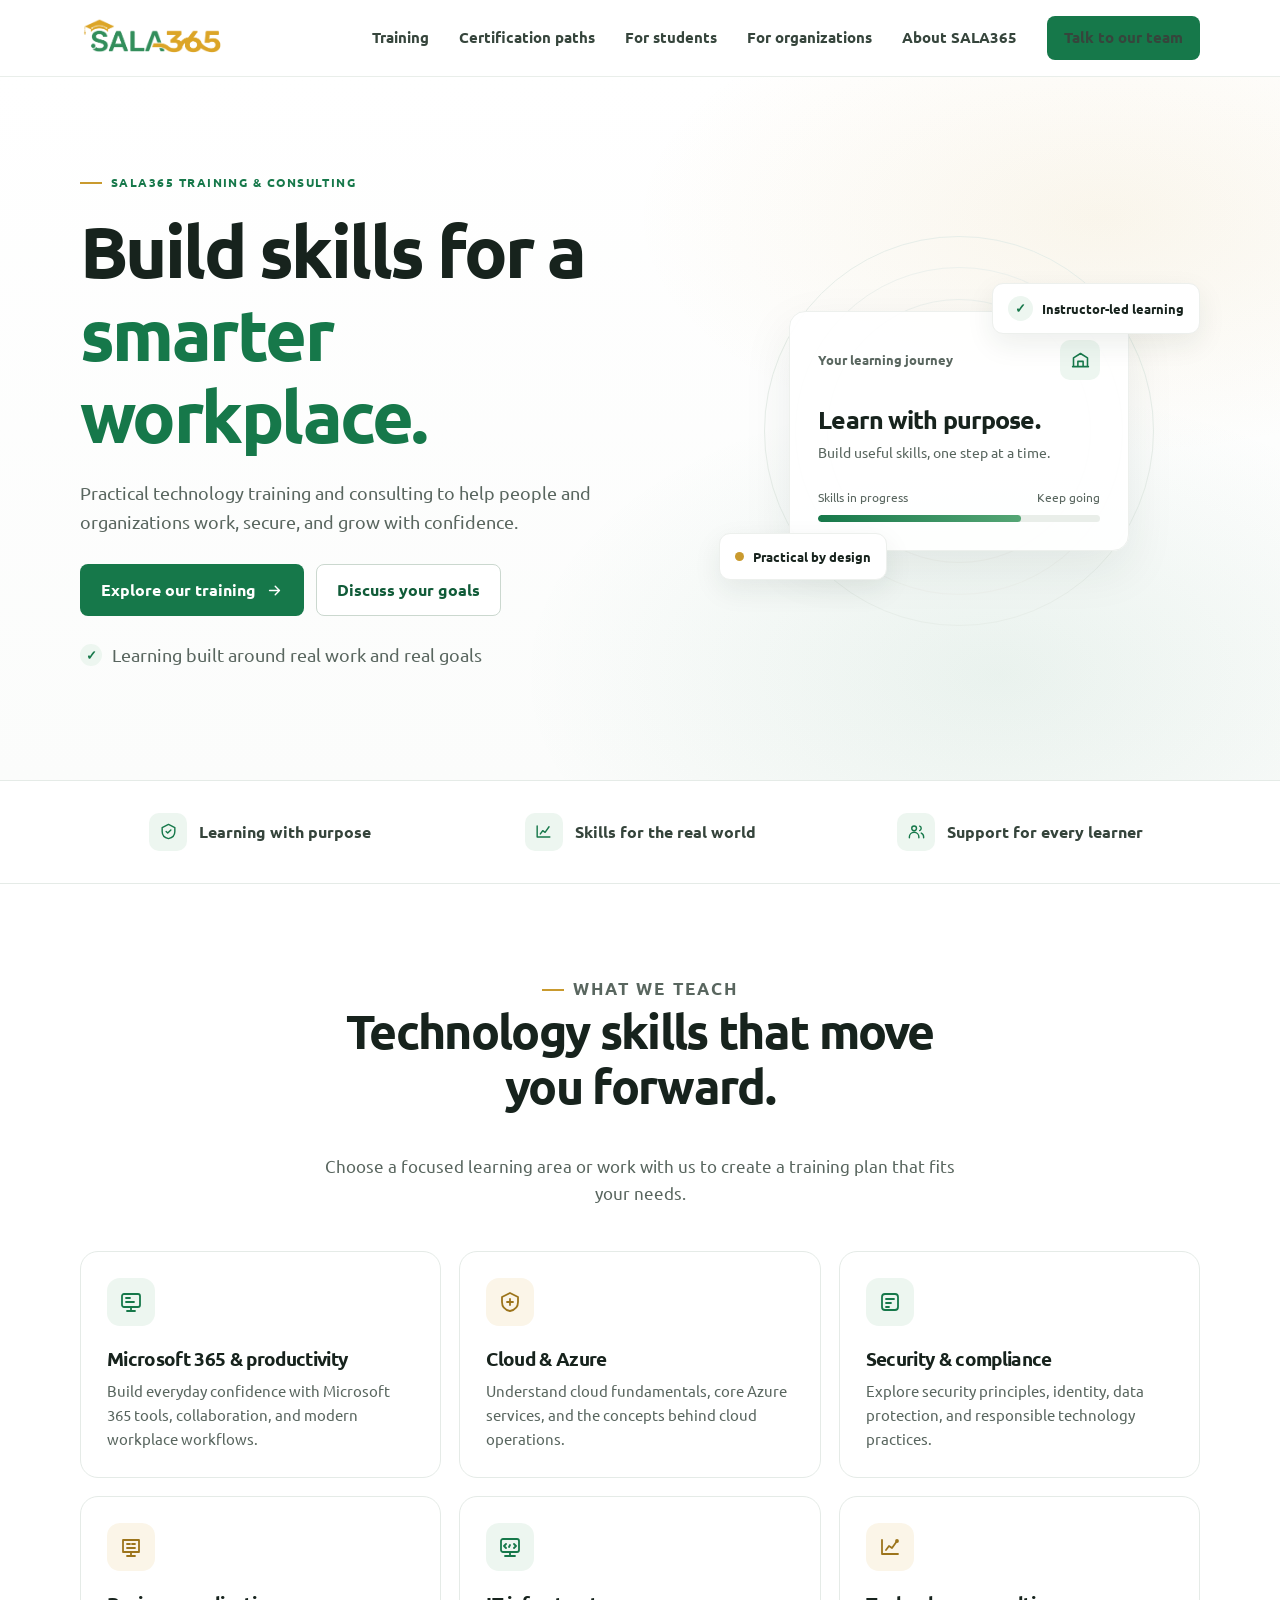
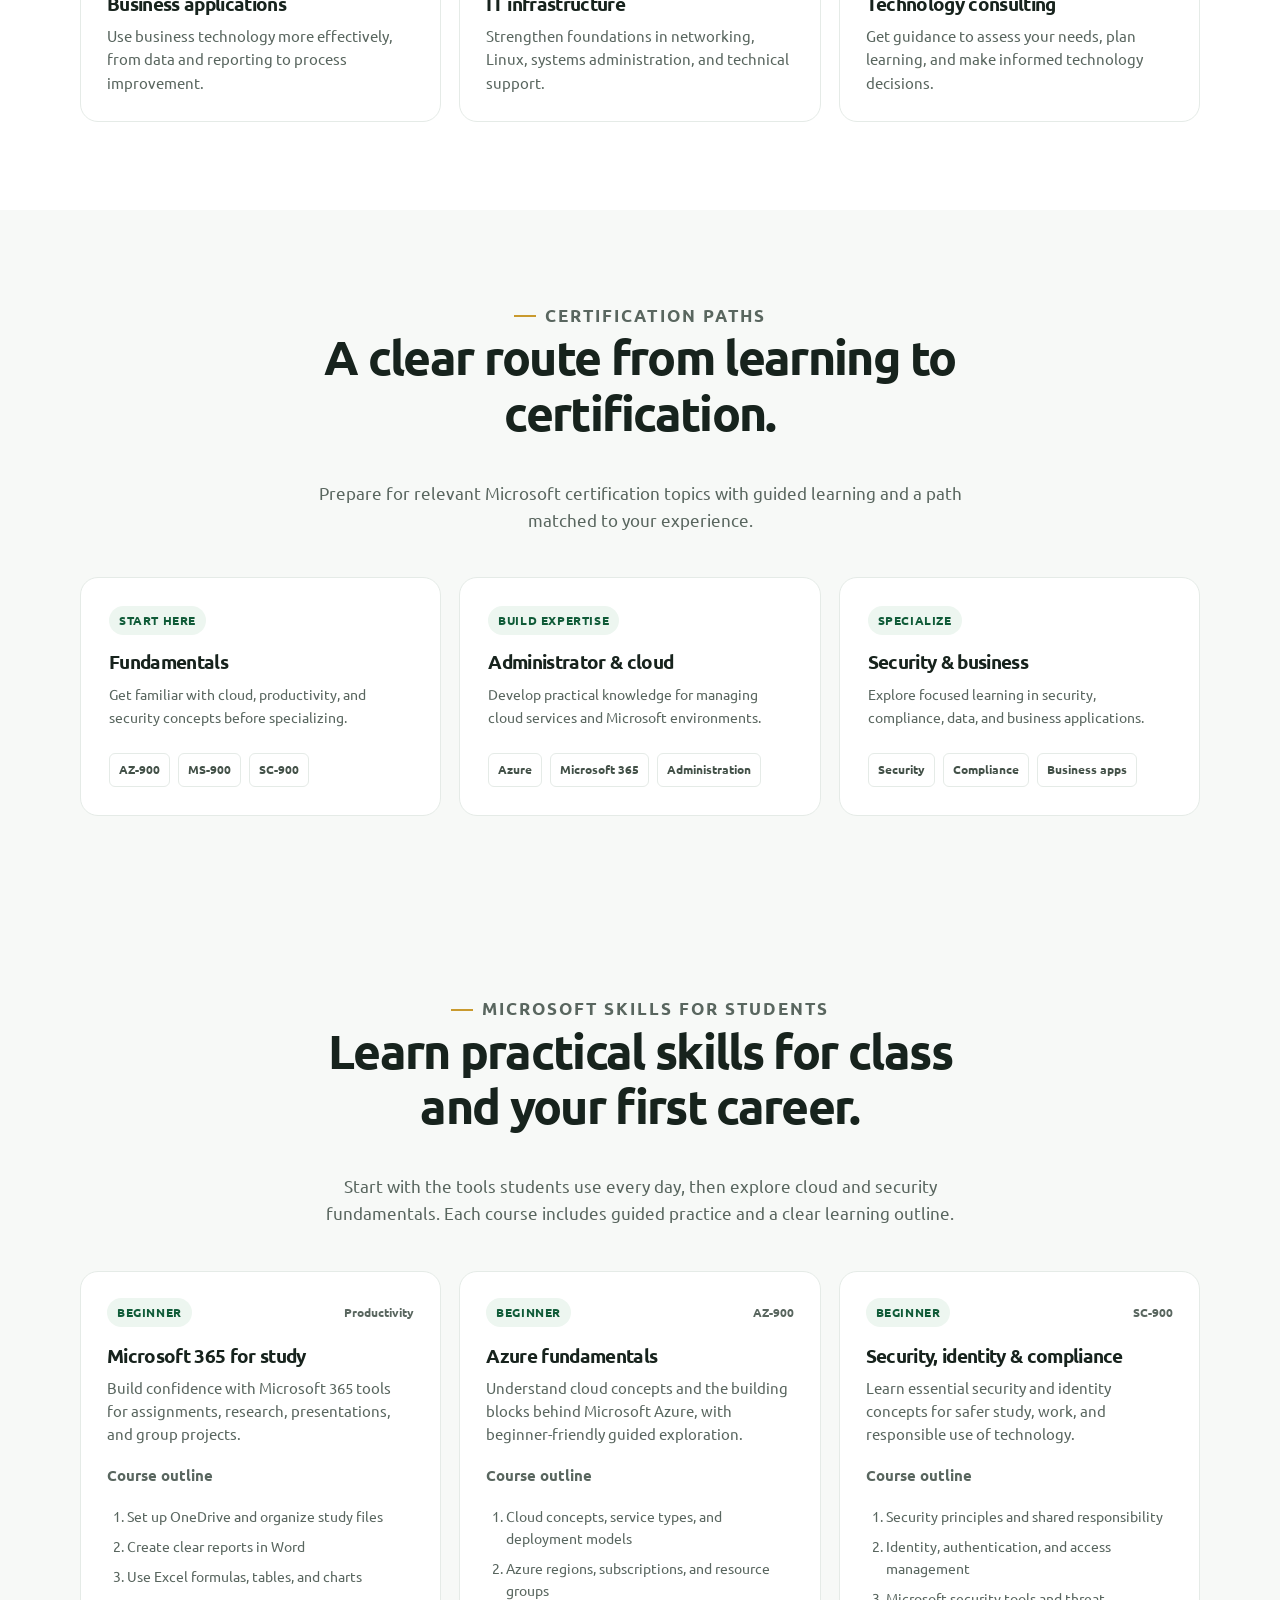
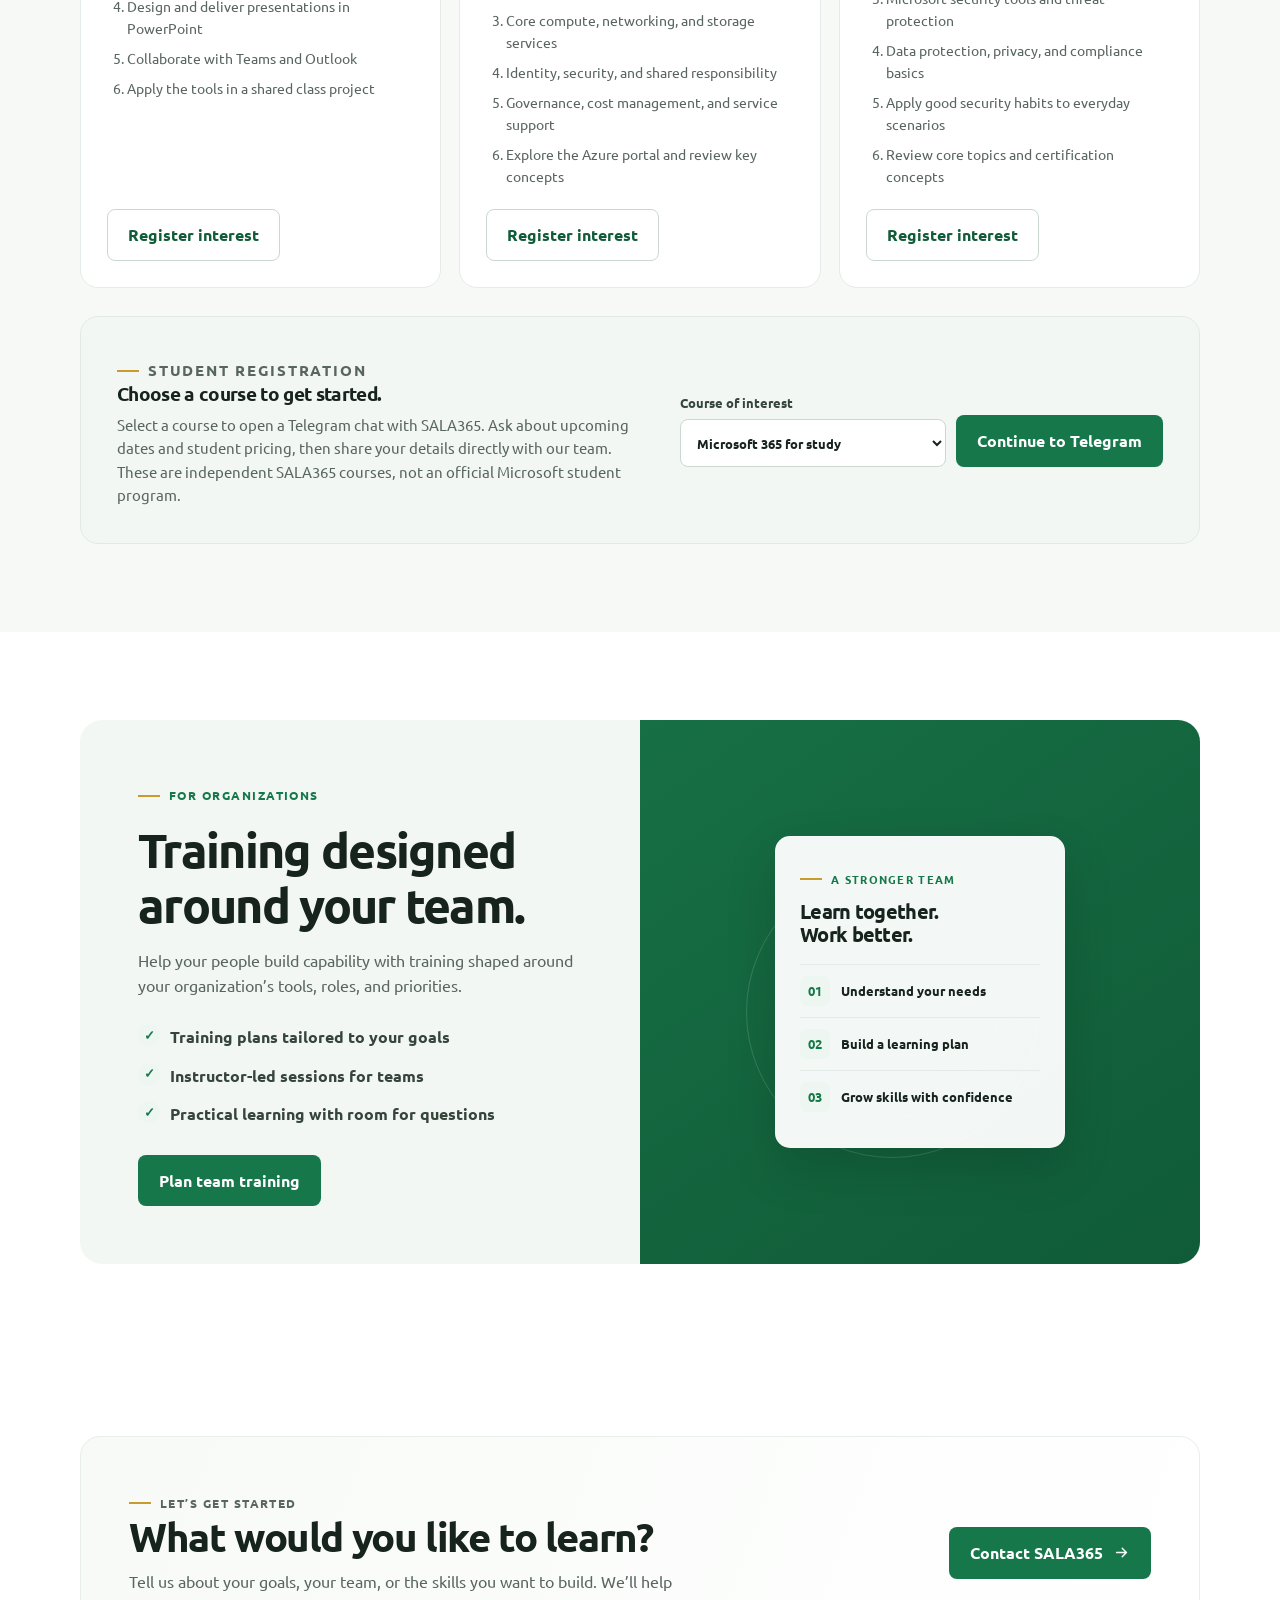
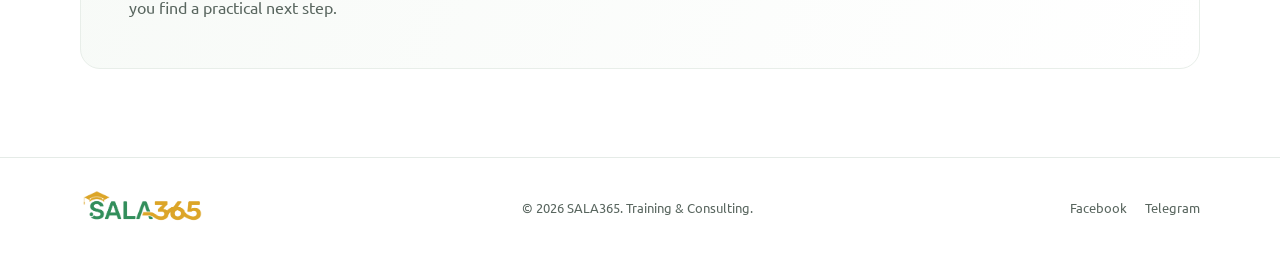
==== index.html @ 53c30c29 "Use Ubuntu typography throughout site Co-authored-by: copilot-swe-agent[bot] <198982749+Copilot@user" ====
<!doctype html>
<html lang="en">
<head>
  <meta charset="utf-8">
  <meta name="viewport" content="width=device-width, initial-scale=1">
  <meta name="theme-color" content="#ffffff">
  <meta name="description" content="SALA365 provides professional Microsoft training and technology consulting for individuals and organizations.">
  <title>SALA365 | Microsoft Training &amp; Consulting</title>
  <link rel="preconnect" href="https://fonts.googleapis.com">
  <link rel="preconnect" href="https://fonts.gstatic.com" crossorigin>
  <link href="https://fonts.googleapis.com/css2?family=Ubuntu:wght@400;500;700&display=swap" rel="stylesheet">
  <style>
    :root {
      color-scheme: light;
      --green: #16784a;
      --green-dark: #105b38;
      --green-pale: #edf6f0;
      --gold: #c99a2e;
      --ink: #17231d;
      --muted: #59665f;
      --line: #e5ebe7;
      --surface: #f7f9f7;
      --white: #fff;
      --radius: 18px;
      --shadow: 0 18px 50px rgba(24, 54, 37, .08);
    }

    * { box-sizing: border-box; }
    html { scroll-behavior: smooth; scroll-padding-top: 88px; }
    body {
      margin: 0;
      background: var(--white);
      color: var(--ink);
      font-family: "Ubuntu", sans-serif;
      line-height: 1.6;
      -webkit-font-smoothing: antialiased;
    }
    a { color: inherit; }
    button { font: inherit; }
    img { max-width: 100%; }
    .container { width: min(1120px, calc(100% - 40px)); margin-inline: auto; }
    .eyebrow {
      display: inline-flex;
      align-items: center;
      gap: 9px;
      margin: 0 0 16px;
      color: var(--green);
      font-size: .76rem;
      font-weight: 700;
      letter-spacing: .12em;
      text-transform: uppercase;
    }
    .eyebrow::before {
      width: 22px;
      height: 2px;
      background: var(--gold);
      content: "";
    }
    h1, h2, h3, p { margin-top: 0; }
    h1, h2, h3 {
      font-family: "Ubuntu", sans-serif;
      letter-spacing: -.035em;
      line-height: 1.15;
    }
    h1 { font-size: clamp(2.55rem, 6vw, 4.5rem); }
    h2 { font-size: clamp(2rem, 4vw, 3rem); }
    h3 { font-size: 1.2rem; }
    .section { padding: 88px 0; }
    .section-heading { max-width: 650px; margin: 0 auto 44px; text-align: center; }
    .section-heading p { margin-bottom: 0; color: var(--muted); font-size: 1.05rem; }
    .button {
      display: inline-flex;
      min-height: 48px;
      align-items: center;
      justify-content: center;
      gap: 10px;
      padding: 12px 20px;
      border: 1px solid transparent;
      border-radius: 8px;
      background: var(--green);
      color: var(--white);
      font-weight: 700;
      text-decoration: none;
      transition: background .2s ease, transform .2s ease, border-color .2s ease;
    }
    .button:hover { transform: translateY(-2px); background: var(--green-dark); }
    .button:focus-visible, a:focus-visible, button:focus-visible {
      outline: 3px solid rgba(201, 154, 46, .75);
      outline-offset: 3px;
    }
    .button-secondary {
      border-color: #cbd8cf;
      background: var(--white);
      color: var(--green-dark);
    }
    .button-secondary:hover { border-color: var(--green); background: var(--green-pale); }
    .arrow { width: 17px; height: 17px; flex: none; }

    /* Navigation */
    .site-header {
      position: sticky;
      z-index: 20;
      top: 0;
      border-bottom: 1px solid rgba(229, 235, 231, .85);
      background: rgba(255, 255, 255, .94);
      backdrop-filter: blur(14px);
    }
    .nav {
      display: flex;
      min-height: 76px;
      align-items: center;
      justify-content: space-between;
      gap: 24px;
    }
    .brand { display: inline-flex; align-items: center; text-decoration: none; }
    .brand img { display: block; width: 145px; height: auto; }
    .nav-links { display: flex; align-items: center; gap: 30px; }
    .nav-links a {
      color: #36453c;
      font-size: .92rem;
      font-weight: 600;
      text-decoration: none;
    }
    .nav-links a:hover { color: var(--green); }
    .nav-cta { min-height: 42px; padding: 9px 16px; font-size: .9rem; }
    .menu-toggle {
      display: none;
      width: 44px;
      height: 44px;
      align-items: center;
      justify-content: center;
      border: 1px solid var(--line);
      border-radius: 8px;
      background: var(--white);
      color: var(--ink);
      cursor: pointer;
    }
    .menu-toggle svg { width: 22px; height: 22px; }

    /* Hero */
    .hero {
      position: relative;
      overflow: hidden;
      padding: 88px 0 82px;
      background:
        radial-gradient(ellipse at 86% 20%, rgba(201, 154, 46, .09), transparent 30%),
        radial-gradient(ellipse at 78% 85%, rgba(22, 120, 74, .08), transparent 34%),
        linear-gradient(180deg, #fff 0%, #fbfcfb 100%);
    }
    .hero-grid { display: grid; align-items: center; gap: 50px; grid-template-columns: 1.1fr .9fr; }
    .hero-copy { max-width: 640px; }
    .hero h1 { margin-bottom: 22px; }
    .hero h1 span { color: var(--green); }
    .hero-copy > p:not(.eyebrow) { max-width: 570px; margin-bottom: 28px; color: var(--muted); font-size: 1.12rem; }
    .hero-actions { display: flex; flex-wrap: wrap; gap: 12px; }
    .hero-note { display: flex; align-items: center; gap: 10px; margin: 25px 0 0; color: var(--muted); font-size: .88rem; }
    .check-mark {
      display: inline-grid;
      width: 22px;
      height: 22px;
      flex: none;
      place-items: center;
      border-radius: 50%;
      background: var(--green-pale);
      color: var(--green);
      font-size: .8rem;
      font-weight: 800;
    }
    .hero-visual {
      position: relative;
      min-height: 390px;
      display: grid;
      place-items: center;
    }
    .visual-orbit {
      position: absolute;
      width: min(390px, 90%);
      aspect-ratio: 1;
      border: 1px solid #e7eee9;
      border-radius: 50%;
    }
    .visual-orbit::before, .visual-orbit::after {
      position: absolute;
      border: 1px solid #edf1ed;
      border-radius: 50%;
      content: "";
    }
    .visual-orbit::before { inset: 30px; }
    .visual-orbit::after { inset: 62px; }
    .learning-card {
      position: relative;
      z-index: 1;
      width: min(340px, 85%);
      padding: 28px;
      border: 1px solid #edf0ed;
      border-radius: 16px;
      background: rgba(255, 255, 255, .95);
      box-shadow: var(--shadow);
    }
    .learning-card-top { display: flex; align-items: center; justify-content: space-between; margin-bottom: 25px; }
    .learning-label { color: var(--muted); font-size: .8rem; font-weight: 600; }
    .brand-mark { display: grid; width: 40px; height: 40px; place-items: center; border-radius: 10px; background: var(--green-pale); color: var(--green); }
    .brand-mark svg { width: 21px; height: 21px; }
    .learning-card h2 { margin-bottom: 7px; font-size: 1.55rem; }
    .learning-card > p { margin-bottom: 24px; color: var(--muted); font-size: .9rem; }
    .progress-label { display: flex; justify-content: space-between; margin-bottom: 8px; color: var(--muted); font-size: .76rem; }
    .progress-track { height: 7px; overflow: hidden; border-radius: 9px; background: #e9eee9; }
    .progress-value { width: 72%; height: 100%; border-radius: inherit; background: linear-gradient(90deg, var(--green), #55a675); }
    .floating-tag {
      position: absolute;
      z-index: 2;
      display: flex;
      align-items: center;
      gap: 9px;
      padding: 12px 15px;
      border: 1px solid #edf0ed;
      border-radius: 11px;
      background: var(--white);
      box-shadow: 0 10px 28px rgba(24, 54, 37, .08);
      font-size: .82rem;
      font-weight: 700;
    }
    .floating-tag .check-mark { width: 25px; height: 25px; }
    .tag-one { top: 12%; right: 0; }
    .tag-two { bottom: 12%; left: 0; }
    .gold-dot { width: 9px; height: 9px; border-radius: 50%; background: var(--gold); }

    /* Trust */
    .trust { padding: 32px 0; border-top: 1px solid var(--line); border-bottom: 1px solid var(--line); }
    .trust-row { display: grid; grid-template-columns: repeat(3, 1fr); gap: 20px; }
    .trust-item { display: flex; align-items: center; justify-content: center; gap: 12px; color: #35443b; font-weight: 700; }
    .trust-icon { display: grid; width: 38px; height: 38px; flex: none; place-items: center; border-radius: 10px; background: var(--green-pale); color: var(--green); }
    .trust-icon svg { width: 19px; height: 19px; }

    /* Training categories */
    .categories-grid { display: grid; grid-template-columns: repeat(3, 1fr); gap: 18px; }
    .category-card {
      padding: 26px;
      border: 1px solid var(--line);
      border-radius: var(--radius);
      background: var(--white);
      transition: transform .2s ease, box-shadow .2s ease, border-color .2s ease;
    }
    .category-card:hover { transform: translateY(-4px); border-color: #c9ddcf; box-shadow: var(--shadow); }
    .category-icon { display: grid; width: 48px; height: 48px; margin-bottom: 22px; place-items: center; border-radius: 13px; background: var(--green-pale); color: var(--green); }
    .category-icon.gold { background: #fbf5e8; color: #9c741b; }
    .category-icon svg { width: 24px; height: 24px; }
    .category-card h3 { margin-bottom: 9px; }
    .category-card p { margin-bottom: 0; color: var(--muted); font-size: .93rem; }

    /* Certification paths */
    .paths { background: var(--surface); }
    .paths-grid { display: grid; grid-template-columns: repeat(3, 1fr); gap: 18px; }
    .path-card { padding: 28px; border: 1px solid var(--line); border-radius: var(--radius); background: var(--white); }
    .path-level { display: inline-block; margin-bottom: 16px; padding: 5px 10px; border-radius: 99px; background: var(--green-pale); color: var(--green-dark); font-size: .73rem; font-weight: 700; letter-spacing: .05em; text-transform: uppercase; }
    .path-card h3 { margin-bottom: 10px; }
    .path-card p { min-height: 52px; margin-bottom: 18px; color: var(--muted); font-size: .9rem; }
    .path-exams { display: flex; flex-wrap: wrap; gap: 8px; }
    .path-exams span { padding: 6px 9px; border: 1px solid var(--line); border-radius: 6px; color: #435148; font-size: .76rem; font-weight: 700; }

    /* Student learning */
    .students { background: var(--surface); }
    .student-courses-grid { display: grid; grid-template-columns: repeat(3, 1fr); gap: 18px; }
    .student-course {
      display: flex;
      flex-direction: column;
      padding: 26px;
      border: 1px solid var(--line);
      border-radius: var(--radius);
      background: var(--white);
    }
    .student-course-top { display: flex; align-items: center; justify-content: space-between; gap: 12px; margin-bottom: 18px; }
    .student-course-top .path-level { margin: 0; }
    .student-course-code { color: var(--muted); font-size: .76rem; font-weight: 700; }
    .student-course h3 { margin-bottom: 9px; }
    .student-course > p { margin-bottom: 18px; color: var(--muted); font-size: .91rem; }
    .course-outline-title { margin: 0 0 10px; font-size: .86rem; font-weight: 700; }
    .course-outline { display: grid; gap: 8px; margin: 0 0 22px; padding-left: 20px; color: var(--muted); font-size: .86rem; }
    .student-course .button { margin-top: auto; align-self: flex-start; }
    .student-register {
      display: grid;
      grid-template-columns: 1fr auto;
      align-items: center;
      gap: 28px;
      margin-top: 28px;
      padding: clamp(24px, 4vw, 36px);
      border: 1px solid #e1ebe3;
      border-radius: 18px;
      background: #f2f7f3;
    }
    .student-register h3 { margin-bottom: 8px; }
    .student-register p { max-width: 650px; margin-bottom: 0; color: var(--muted); font-size: .92rem; }
    .student-register-form { display: flex; align-items: flex-end; gap: 10px; }
    .student-register-form label { display: grid; gap: 6px; color: #36453c; font-size: .8rem; font-weight: 700; }
    .student-register-form select {
      min-height: 48px;
      min-width: 235px;
      padding: 0 36px 0 12px;
      border: 1px solid #cbd8cf;
      border-radius: 8px;
      background: var(--white);
      color: var(--ink);
      font: inherit;
    }

    /* Corporate training */
    .corporate-panel {
      display: grid;
      overflow: hidden;
      grid-template-columns: 1fr 1fr;
      border-radius: 22px;
      background: #f2f7f3;
    }
    .corporate-copy { padding: clamp(28px, 6vw, 58px); }
    .corporate-copy h2 { margin-bottom: 16px; }
    .corporate-copy > p:not(.eyebrow) { margin-bottom: 25px; color: var(--muted); }
    .corporate-features { display: grid; gap: 13px; margin: 0 0 28px; padding: 0; list-style: none; }
    .corporate-features li { display: flex; align-items: flex-start; gap: 10px; color: #36453c; font-weight: 600; }
    .corporate-art {
      position: relative;
      display: grid;
      min-height: 340px;
      place-items: center;
      overflow: hidden;
      background: linear-gradient(145deg, #176f45, #105b38);
    }
    .corporate-art::before, .corporate-art::after {
      position: absolute;
      width: 290px;
      height: 290px;
      border: 1px solid rgba(255, 255, 255, .15);
      border-radius: 50%;
      content: "";
    }
    .corporate-art::before { transform: translate(-28px, 20px); }
    .corporate-art::after { width: 210px; height: 210px; transform: translate(-28px, 20px); }
    .team-card {
      position: relative;
      z-index: 1;
      width: min(290px, 82%);
      padding: 24px;
      border: 1px solid rgba(255, 255, 255, .28);
      border-radius: 15px;
      background: rgba(255, 255, 255, .95);
      box-shadow: 0 20px 50px rgba(0, 0, 0, .15);
    }
    .team-card .eyebrow { margin-bottom: 12px; font-size: .68rem; }
    .team-card h3 { margin-bottom: 18px; font-size: 1.25rem; }
    .team-row { display: flex; align-items: center; gap: 11px; padding: 11px 0; border-top: 1px solid var(--line); font-size: .84rem; font-weight: 600; }
    .team-row span:first-child { display: grid; width: 30px; height: 30px; place-items: center; border-radius: 8px; background: var(--green-pale); color: var(--green); }

    /* Contact */
    .contact-section { padding-top: 84px; }
    .contact-card {
      display: flex;
      align-items: center;
      justify-content: space-between;
      gap: 28px;
      padding: clamp(28px, 5vw, 48px);
      border: 1px solid #e8eee9;
      border-radius: 20px;
      background: linear-gradient(110deg, #f7faf7, #fff);
    }
    .contact-card h2 { margin-bottom: 10px; font-size: clamp(1.8rem, 4vw, 2.5rem); }
    .contact-card p { max-width: 570px; margin-bottom: 0; color: var(--muted); }

    /* Footer */
    .site-footer { margin-top: 88px; padding: 32px 0; border-top: 1px solid var(--line); }
    .footer-row { display: flex; align-items: center; justify-content: space-between; gap: 20px; }
    .footer-brand img { width: 125px; }
    .footer-note { margin: 0; color: var(--muted); font-size: .84rem; }
    .footer-links { display: flex; gap: 18px; }
    .footer-links a { color: var(--muted); font-size: .84rem; text-decoration: none; }
    .footer-links a:hover { color: var(--green); }

    @media (max-width: 860px) {
      .nav-links { gap: 18px; }
      .hero-grid { gap: 25px; grid-template-columns: 1fr  .85fr; }
      .hero-visual { min-height: 340px; }
      .categories-grid, .paths-grid, .student-courses-grid { grid-template-columns: repeat(2, 1fr); }
      .category-card:last-child, .path-card:last-child, .student-course:last-child { grid-column: span 2; }
      .student-register { grid-template-columns: 1fr; }
    }
    @media (max-width: 960px) {
      .nav { min-height: 68px; }
      .brand img { width: 128px; }
      .menu-toggle { display: inline-flex; }
      .nav-links {
        position: absolute;
        top: calc(100% + 1px);
        right: 0;
        left: 0;
        display: none;
        align-items: stretch;
        gap: 0;
        padding: 10px 16px 18px;
        border-bottom: 1px solid var(--line);
        background: var(--white);
      }
      .nav-links.is-open { display: flex; flex-direction: column; }
      .nav-links a:not(.button) { padding: 12px 4px; border-bottom: 1px solid #f0f3f0; }
      .nav-links .nav-cta { margin-top: 12px; }
    }
    @media (max-width: 680px) {
      html { scroll-padding-top: 72px; }
      .container { width: min(100% - 32px, 520px); }
      .section { padding: 66px 0; }
      .nav { min-height: 68px; }
      .brand img { width: 128px; }
      .menu-toggle { display: inline-flex; }
      .nav-links {
        position: absolute;
        top: calc(100% + 1px);
        right: 0;
        left: 0;
        display: none;
        align-items: stretch;
        gap: 0;
        padding: 10px 16px 18px;
        border-bottom: 1px solid var(--line);
        background: var(--white);
      }
      .nav-links.is-open { display: flex; flex-direction: column; }
      .nav-links a:not(.button) { padding: 12px 4px; border-bottom: 1px solid #f0f3f0; }
      .nav-links .nav-cta { margin-top: 12px; }
      .hero { padding: 64px 0 45px; }
      .hero-grid { grid-template-columns: 1fr; }
      .hero-copy { text-align: center; }
      .hero-copy > p:not(.eyebrow) { margin-inline: auto; }
      .hero-actions, .hero-note { justify-content: center; }
      .hero-visual { min-height: 330px; }
      .tag-one { right: 2%; }
      .tag-two { left: 2%; }
      .trust-row { grid-template-columns: 1fr; gap: 16px; }
      .trust-item { justify-content: flex-start; }
      .categories-grid, .paths-grid, .student-courses-grid { grid-template-columns: 1fr; }
      .category-card:last-child, .path-card:last-child, .student-course:last-child { grid-column: auto; }
      .path-card p { min-height: 0; }
      .student-register-form { align-items: stretch; flex-direction: column; }
      .student-register-form select { min-width: 0; width: 100%; }
      .corporate-panel { grid-template-columns: 1fr; }
      .corporate-art { min-height: 300px; }
      .contact-card { align-items: flex-start; flex-direction: column; }
      .footer-row { align-items: flex-start; flex-direction: column; }
    }
    @media (prefers-reduced-motion: reduce) {
      *, *::before, *::after { scroll-behavior: auto !important; transition-duration: .01ms !important; }
    }
  </style>
</head>
<body>
  <header class="site-header">
    <div class="container nav">
      <a class="brand" href="#home" aria-label="SALA365 home">
        <img src="logo.png" alt="SALA365">
      </a>

      <button class="menu-toggle" type="button" aria-label="Open navigation menu" aria-expanded="false" aria-controls="primary-navigation">
        <svg viewBox="0 0 24 24" fill="none" stroke="currentColor" stroke-width="1.8" aria-hidden="true">
          <path d="M4 7h16M4 12h16M4 17h16" stroke-linecap="round"></path>
        </svg>
      </button>

      <nav class="nav-links" id="primary-navigation" aria-label="Main navigation">
        <a href="#training">Training</a>
        <a href="#paths">Certification paths</a>
        <a href="#students">For students</a>
        <a href="#corporate">For organizations</a>
        <a href="#contact">About SALA365</a>
        <a class="button nav-cta" href="#contact">Talk to our team</a>
      </nav>
    </div>
  </header>

  <main>
    <section class="hero" id="home">
      <div class="container hero-grid">
        <div class="hero-copy">
          <p class="eyebrow">SALA365 Training &amp; Consulting</p>
          <h1>Build skills for a <span>smarter workplace.</span></h1>
          <p>
            Practical technology training and consulting to help people and
            organizations work, secure, and grow with confidence.
          </p>
          <div class="hero-actions">
            <a class="button" href="#training">
              Explore our training
              <svg class="arrow" viewBox="0 0 24 24" fill="none" stroke="currentColor" stroke-width="2" aria-hidden="true">
                <path d="M5 12h14M13 6l6 6-6 6" stroke-linecap="round" stroke-linejoin="round"></path>
              </svg>
            </a>
            <a class="button button-secondary" href="#contact">Discuss your goals</a>
          </div>
          <p class="hero-note"><span class="check-mark" aria-hidden="true">✓</span> Learning built around real work and real goals</p>
        </div>

        <div class="hero-visual" aria-hidden="true">
          <div class="visual-orbit"></div>
          <div class="learning-card">
            <div class="learning-card-top">
              <span class="learning-label">Your learning journey</span>
              <span class="brand-mark">
                <svg viewBox="0 0 24 24" fill="none" stroke="currentColor" stroke-width="1.8">
                  <path d="M4 19V9l8-5 8 5v10M9 19v-6h6v6M3 19h18" stroke-linecap="round" stroke-linejoin="round"></path>
                </svg>
              </span>
            </div>
            <h2>Learn with purpose.</h2>
            <p>Build useful skills, one step at a time.</p>
            <div class="progress-label"><span>Skills in progress</span><span>Keep going</span></div>
            <div class="progress-track"><div class="progress-value"></div></div>
          </div>
          <div class="floating-tag tag-one"><span class="check-mark">✓</span> Instructor-led learning</div>
          <div class="floating-tag tag-two"><span class="gold-dot"></span> Practical by design</div>
        </div>
      </div>
    </section>

    <section class="trust" aria-label="Our approach">
      <div class="container trust-row">
        <div class="trust-item">
          <span class="trust-icon" aria-hidden="true">
            <svg viewBox="0 0 24 24" fill="none" stroke="currentColor" stroke-width="1.8"><path d="M12 3 4 7v5c0 5 3.4 8 8 9 4.6-1 8-4 8-9V7l-8-4Z" stroke-linejoin="round"></path><path d="m9 12 2 2 4-4" stroke-linecap="round" stroke-linejoin="round"></path></svg>
          </span>
          Learning with purpose
        </div>
        <div class="trust-item">
          <span class="trust-icon" aria-hidden="true">
            <svg viewBox="0 0 24 24" fill="none" stroke="currentColor" stroke-width="1.8"><path d="M4 19V5m0 14h16M8 15l3-4 3 2 5-7" stroke-linecap="round" stroke-linejoin="round"></path></svg>
          </span>
          Skills for the real world
        </div>
        <div class="trust-item">
          <span class="trust-icon" aria-hidden="true">
            <svg viewBox="0 0 24 24" fill="none" stroke="currentColor" stroke-width="1.8"><circle cx="9" cy="8" r="3"></circle><path d="M3 20v-1a6 6 0 0 1 12 0v1M16 5.2a3 3 0 0 1 0 5.6M18 14a5 5 0 0 1 3 4.6V20" stroke-linecap="round"></path></svg>
          </span>
          Support for every learner
        </div>
      </div>
    </section>

    <section class="section" id="training">
      <div class="container">
        <div class="section-heading">
          <p class="eyebrow">What we teach</p>
          <h2>Technology skills that move you forward.</h2>
          <p>Choose a focused learning area or work with us to create a training plan that fits your needs.</p>
        </div>

        <div class="categories-grid">
          <article class="category-card">
            <div class="category-icon">
              <svg viewBox="0 0 24 24" fill="none" stroke="currentColor" stroke-width="1.8" aria-hidden="true"><rect x="3" y="4" width="18" height="13" rx="2"></rect><path d="M8 21h8m-4-4v4M7 8h4m-4 4h8" stroke-linecap="round"></path></svg>
            </div>
            <h3>Microsoft 365 &amp; productivity</h3>
            <p>Build everyday confidence with Microsoft 365 tools, collaboration, and modern workplace workflows.</p>
          </article>

          <article class="category-card">
            <div class="category-icon gold">
              <svg viewBox="0 0 24 24" fill="none" stroke="currentColor" stroke-width="1.8" aria-hidden="true"><path d="M12 3 4 7v5c0 5 3.4 8 8 9 4.6-1 8-4 8-9V7l-8-4Z" stroke-linejoin="round"></path><path d="M9 12h6m-3-3v6" stroke-linecap="round"></path></svg>
            </div>
            <h3>Cloud &amp; Azure</h3>
            <p>Understand cloud fundamentals, core Azure services, and the concepts behind cloud operations.</p>
          </article>

          <article class="category-card">
            <div class="category-icon">
              <svg viewBox="0 0 24 24" fill="none" stroke="currentColor" stroke-width="1.8" aria-hidden="true"><rect x="4" y="4" width="16" height="16" rx="3"></rect><path d="M8 9h8M8 13h5M8 17h3" stroke-linecap="round"></path></svg>
            </div>
            <h3>Security &amp; compliance</h3>
            <p>Explore security principles, identity, data protection, and responsible technology practices.</p>
          </article>

          <article class="category-card">
            <div class="category-icon gold">
              <svg viewBox="0 0 24 24" fill="none" stroke="currentColor" stroke-width="1.8" aria-hidden="true"><path d="M4 5h16v12H4zM8 21h8m-4-4v4M8 9h3m-3 4h8m-3-4h3" stroke-linecap="round" stroke-linejoin="round"></path></svg>
            </div>
            <h3>Business applications</h3>
            <p>Use business technology more effectively, from data and reporting to process improvement.</p>
          </article>

          <article class="category-card">
            <div class="category-icon">
              <svg viewBox="0 0 24 24" fill="none" stroke="currentColor" stroke-width="1.8" aria-hidden="true"><rect x="3" y="4" width="18" height="13" rx="2"></rect><path d="M7 21h10m-5-4v4M8 9l-2 2 2 2m8-4 2 2-2 2m-4-3-1 2" stroke-linecap="round" stroke-linejoin="round"></path></svg>
            </div>
            <h3>IT infrastructure</h3>
            <p>Strengthen foundations in networking, Linux, systems administration, and technical support.</p>
          </article>

          <article class="category-card">
            <div class="category-icon gold">
              <svg viewBox="0 0 24 24" fill="none" stroke="currentColor" stroke-width="1.8" aria-hidden="true"><path d="M4 19V5m0 14h16M8 15l3-4 3 2 5-7" stroke-linecap="round" stroke-linejoin="round"></path><circle cx="19" cy="6" r="1"></circle></svg>
            </div>
            <h3>Technology consulting</h3>
            <p>Get guidance to assess your needs, plan learning, and make informed technology decisions.</p>
          </article>
        </div>
      </div>
    </section>

    <section class="section paths" id="paths">
      <div class="container">
        <div class="section-heading">
          <p class="eyebrow">Certification paths</p>
          <h2>A clear route from learning to certification.</h2>
          <p>Prepare for relevant Microsoft certification topics with guided learning and a path matched to your experience.</p>
        </div>

        <div class="paths-grid">
          <article class="path-card">
            <span class="path-level">Start here</span>
            <h3>Fundamentals</h3>
            <p>Get familiar with cloud, productivity, and security concepts before specializing.</p>
            <div class="path-exams"><span>AZ-900</span><span>MS-900</span><span>SC-900</span></div>
          </article>

          <article class="path-card">
            <span class="path-level">Build expertise</span>
            <h3>Administrator &amp; cloud</h3>
            <p>Develop practical knowledge for managing cloud services and Microsoft environments.</p>
            <div class="path-exams"><span>Azure</span><span>Microsoft 365</span><span>Administration</span></div>
          </article>

          <article class="path-card">
            <span class="path-level">Specialize</span>
            <h3>Security &amp; business</h3>
            <p>Explore focused learning in security, compliance, data, and business applications.</p>
            <div class="path-exams"><span>Security</span><span>Compliance</span><span>Business apps</span></div>
          </article>
        </div>
      </div>
    </section>

    <section class="section students" id="students">
      <div class="container">
        <div class="section-heading">
          <p class="eyebrow">Microsoft skills for students</p>
          <h2>Learn practical skills for class and your first career.</h2>
          <p>Start with the tools students use every day, then explore cloud and security fundamentals. Each course includes guided practice and a clear learning outline.</p>
        </div>

        <div class="student-courses-grid">
          <article class="student-course">
            <div class="student-course-top">
              <span class="path-level">Beginner</span>
              <span class="student-course-code">Productivity</span>
            </div>
            <h3>Microsoft 365 for study</h3>
            <p>Build confidence with Microsoft 365 tools for assignments, research, presentations, and group projects.</p>
            <p class="course-outline-title">Course outline</p>
            <ol class="course-outline">
              <li>Set up OneDrive and organize study files</li>
              <li>Create clear reports in Word</li>
              <li>Use Excel formulas, tables, and charts</li>
              <li>Design and deliver presentations in PowerPoint</li>
              <li>Collaborate with Teams and Outlook</li>
              <li>Apply the tools in a shared class project</li>
            </ol>
            <a class="button button-secondary" href="https://t.me/Sala365Bot?start=student-m365">Register interest</a>
          </article>

          <article class="student-course">
            <div class="student-course-top">
              <span class="path-level">Beginner</span>
              <span class="student-course-code">AZ-900</span>
            </div>
            <h3>Azure fundamentals</h3>
            <p>Understand cloud concepts and the building blocks behind Microsoft Azure, with beginner-friendly guided exploration.</p>
            <p class="course-outline-title">Course outline</p>
            <ol class="course-outline">
              <li>Cloud concepts, service types, and deployment models</li>
              <li>Azure regions, subscriptions, and resource groups</li>
              <li>Core compute, networking, and storage services</li>
              <li>Identity, security, and shared responsibility</li>
              <li>Governance, cost management, and service support</li>
              <li>Explore the Azure portal and review key concepts</li>
            </ol>
            <a class="button button-secondary" href="https://t.me/Sala365Bot?start=student-azure">Register interest</a>
          </article>

          <article class="student-course">
            <div class="student-course-top">
              <span class="path-level">Beginner</span>
              <span class="student-course-code">SC-900</span>
            </div>
            <h3>Security, identity &amp; compliance</h3>
            <p>Learn essential security and identity concepts for safer study, work, and responsible use of technology.</p>
            <p class="course-outline-title">Course outline</p>
            <ol class="course-outline">
              <li>Security principles and shared responsibility</li>
              <li>Identity, authentication, and access management</li>
              <li>Microsoft security tools and threat protection</li>
              <li>Data protection, privacy, and compliance basics</li>
              <li>Apply good security habits to everyday scenarios</li>
              <li>Review core topics and certification concepts</li>
            </ol>
            <a class="button button-secondary" href="https://t.me/Sala365Bot?start=student-security">Register interest</a>
          </article>
        </div>

        <div class="student-register" id="student-registration">
          <div>
            <p class="eyebrow">Student registration</p>
            <h3>Choose a course to get started.</h3>
            <p>Select a course to open a Telegram chat with SALA365. Ask about upcoming dates and student pricing, then share your details directly with our team. These are independent SALA365 courses, not an official Microsoft student program.</p>
          </div>
          <form class="student-register-form" action="https://t.me/Sala365Bot" method="get" target="_blank">
            <label for="student-course">Course of interest
              <select id="student-course" name="start" required>
                <option value="student-m365">Microsoft 365 for study</option>
                <option value="student-azure">Azure fundamentals</option>
                <option value="student-security">Security, identity &amp; compliance</option>
              </select>
            </label>
            <button class="button" type="submit">Continue to Telegram</button>
          </form>
        </div>
      </div>
    </section>

    <section class="section" id="corporate">
      <div class="container">
        <div class="corporate-panel">
          <div class="corporate-copy">
            <p class="eyebrow">For organizations</p>
            <h2>Training designed around your team.</h2>
            <p>
              Help your people build capability with training shaped around your organization’s tools,
              roles, and priorities.
            </p>
            <ul class="corporate-features">
              <li><span class="check-mark" aria-hidden="true">✓</span> Training plans tailored to your goals</li>
              <li><span class="check-mark" aria-hidden="true">✓</span> Instructor-led sessions for teams</li>
              <li><span class="check-mark" aria-hidden="true">✓</span> Practical learning with room for questions</li>
            </ul>
            <a class="button" href="#contact">Plan team training</a>
          </div>

          <div class="corporate-art" aria-hidden="true">
            <div class="team-card">
              <p class="eyebrow">A stronger team</p>
              <h3>Learn together.<br>Work better.</h3>
              <div class="team-row"><span>01</span> Understand your needs</div>
              <div class="team-row"><span>02</span> Build a learning plan</div>
              <div class="team-row"><span>03</span> Grow skills with confidence</div>
            </div>
          </div>
        </div>
      </div>
    </section>

    <section class="contact-section" id="contact">
      <div class="container">
        <div class="contact-card">
          <div>
            <p class="eyebrow">Let’s get started</p>
            <h2>What would you like to learn?</h2>
            <p>Tell us about your goals, your team, or the skills you want to build. We’ll help you find a practical next step.</p>
          </div>
          <a class="button" href="https://t.me/Sala365Bot">
            Contact SALA365
            <svg class="arrow" viewBox="0 0 24 24" fill="none" stroke="currentColor" stroke-width="2" aria-hidden="true">
              <path d="M5 12h14M13 6l6 6-6 6" stroke-linecap="round" stroke-linejoin="round"></path>
            </svg>
          </a>
        </div>
      </div>
    </section>
  </main>

  <footer class="site-footer">
    <div class="container footer-row">
      <a class="brand footer-brand" href="#home" aria-label="SALA365 home">
        <img src="logo.png" alt="SALA365">
      </a>
      <p class="footer-note">&copy; <span id="current-year"></span> SALA365. Training &amp; Consulting.</p>
      <div class="footer-links">
        <a href="https://www.facebook.com/sala365Cambodia">Facebook</a>
        <a href="https://t.me/chamrong_vann">Telegram</a>
      </div>
    </div>
  </footer>

  <script>
    const menuButton = document.querySelector(".menu-toggle");
    const navigation = document.querySelector("#primary-navigation");

    menuButton.addEventListener("click", () => {
      const isExpanded = menuButton.getAttribute("aria-expanded") === "true";
      menuButton.setAttribute("aria-expanded", String(!isExpanded));
      menuButton.setAttribute("aria-label", isExpanded ? "Open navigation menu" : "Close navigation menu");
      navigation.classList.toggle("is-open", !isExpanded);
    });

    navigation.addEventListener("click", (event) => {
      if (event.target.closest("a")) {
        menuButton.setAttribute("aria-expanded", "false");
        menuButton.setAttribute("aria-label", "Open navigation menu");
        navigation.classList.remove("is-open");
      }
    });

    document.querySelector("#current-year").textContent = new Date().getFullYear();
  </script>
</body>
</html>
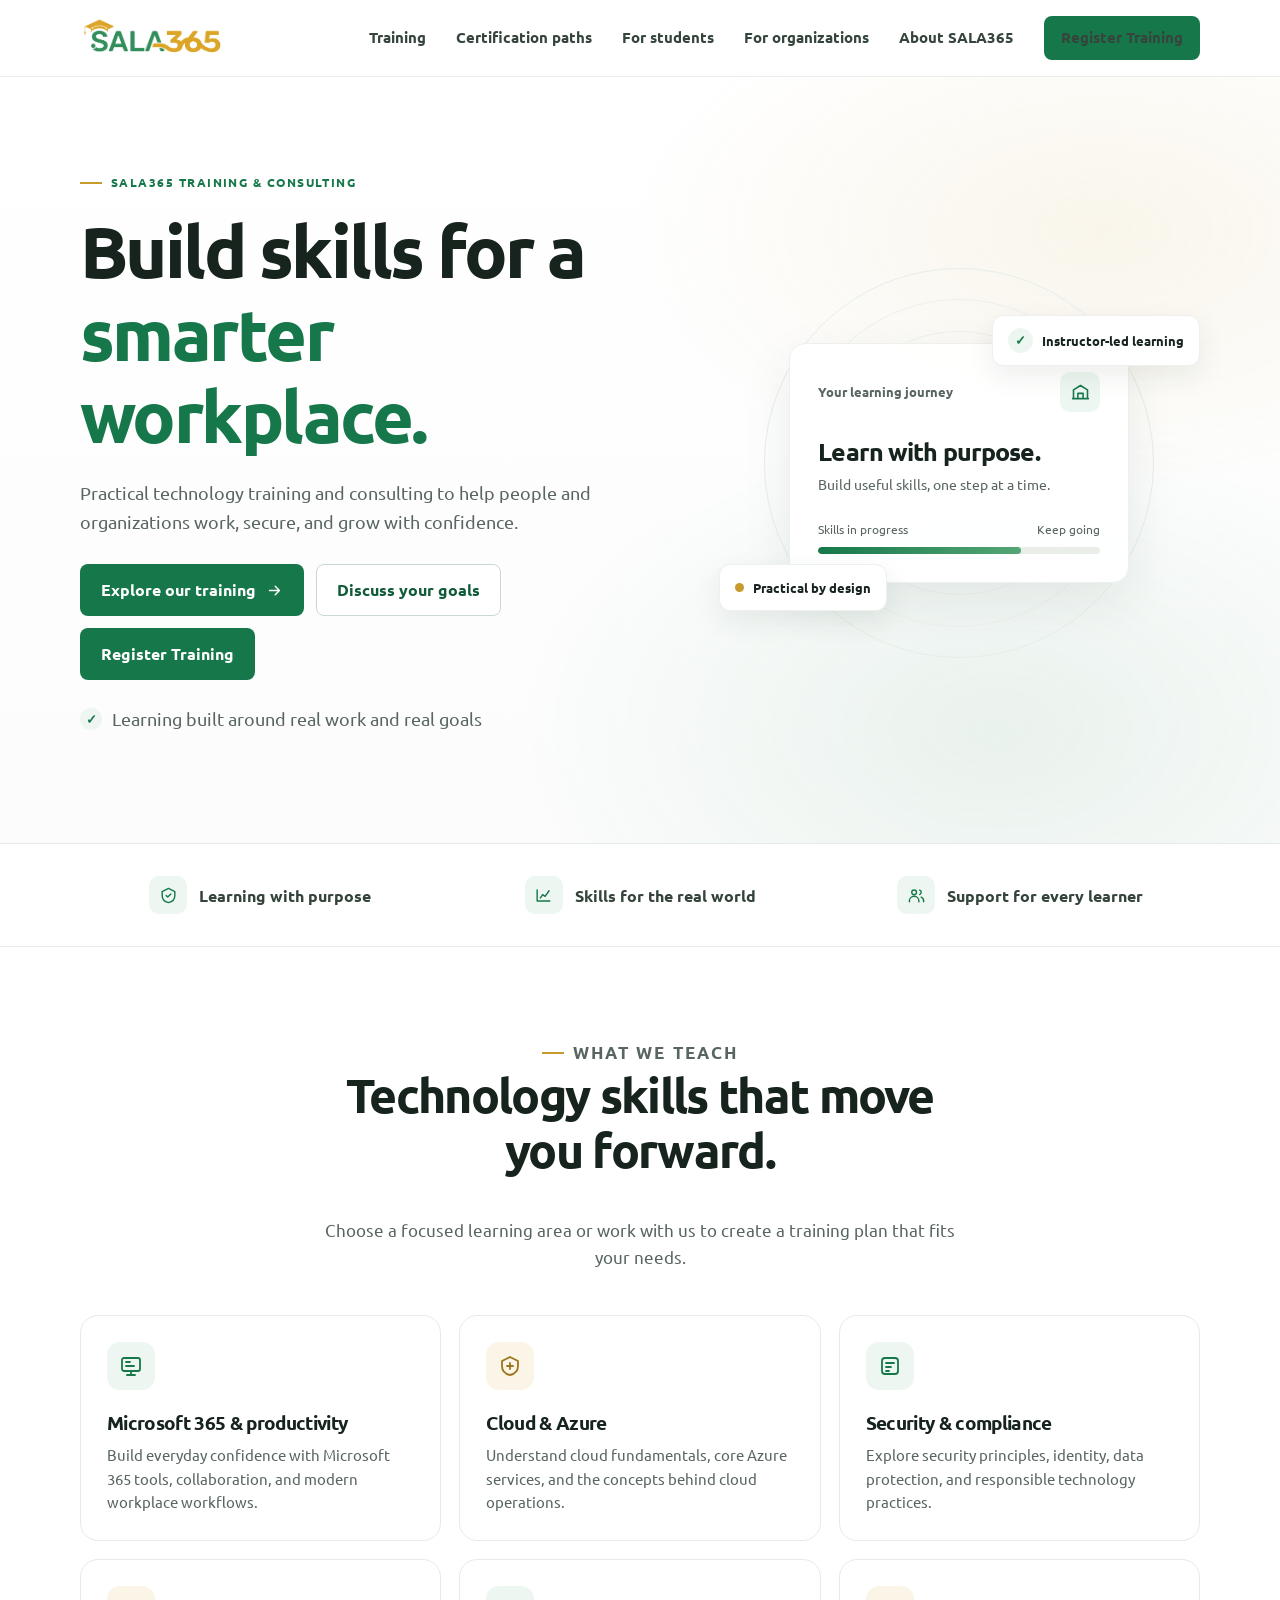
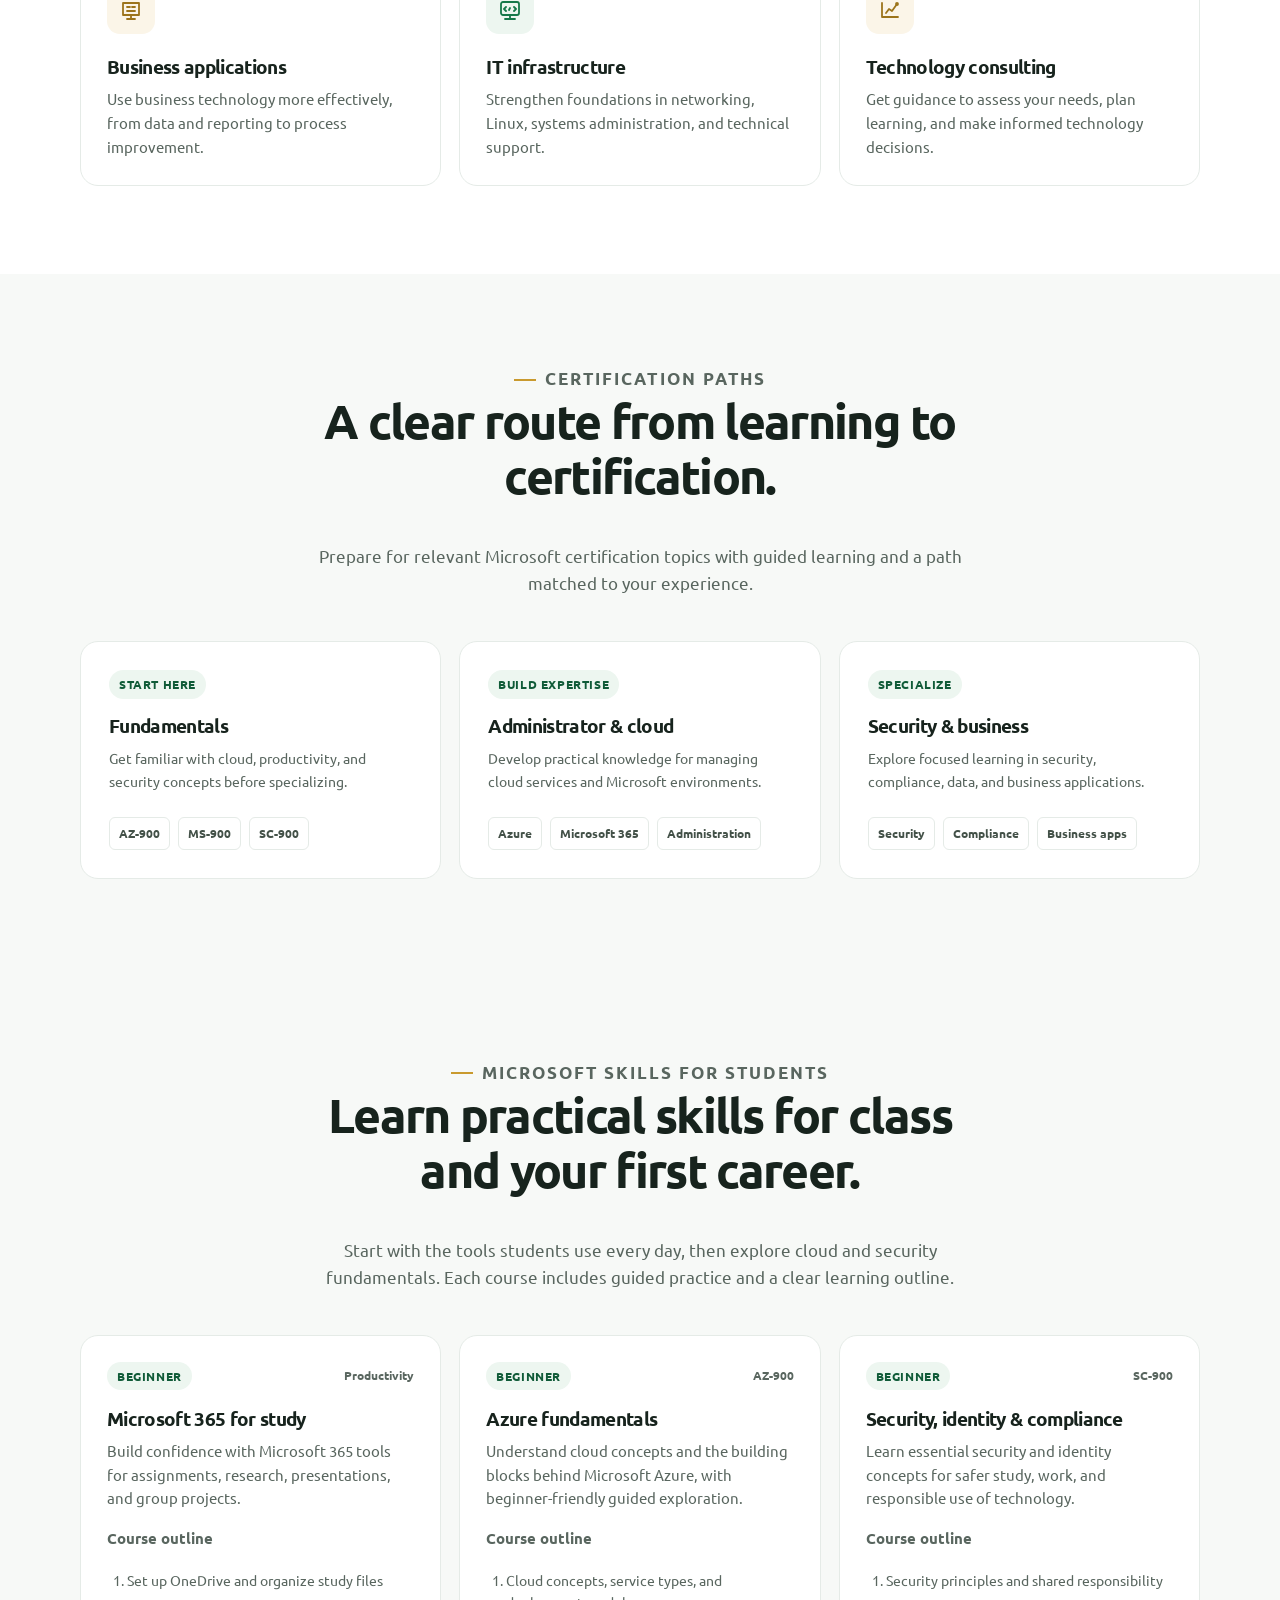
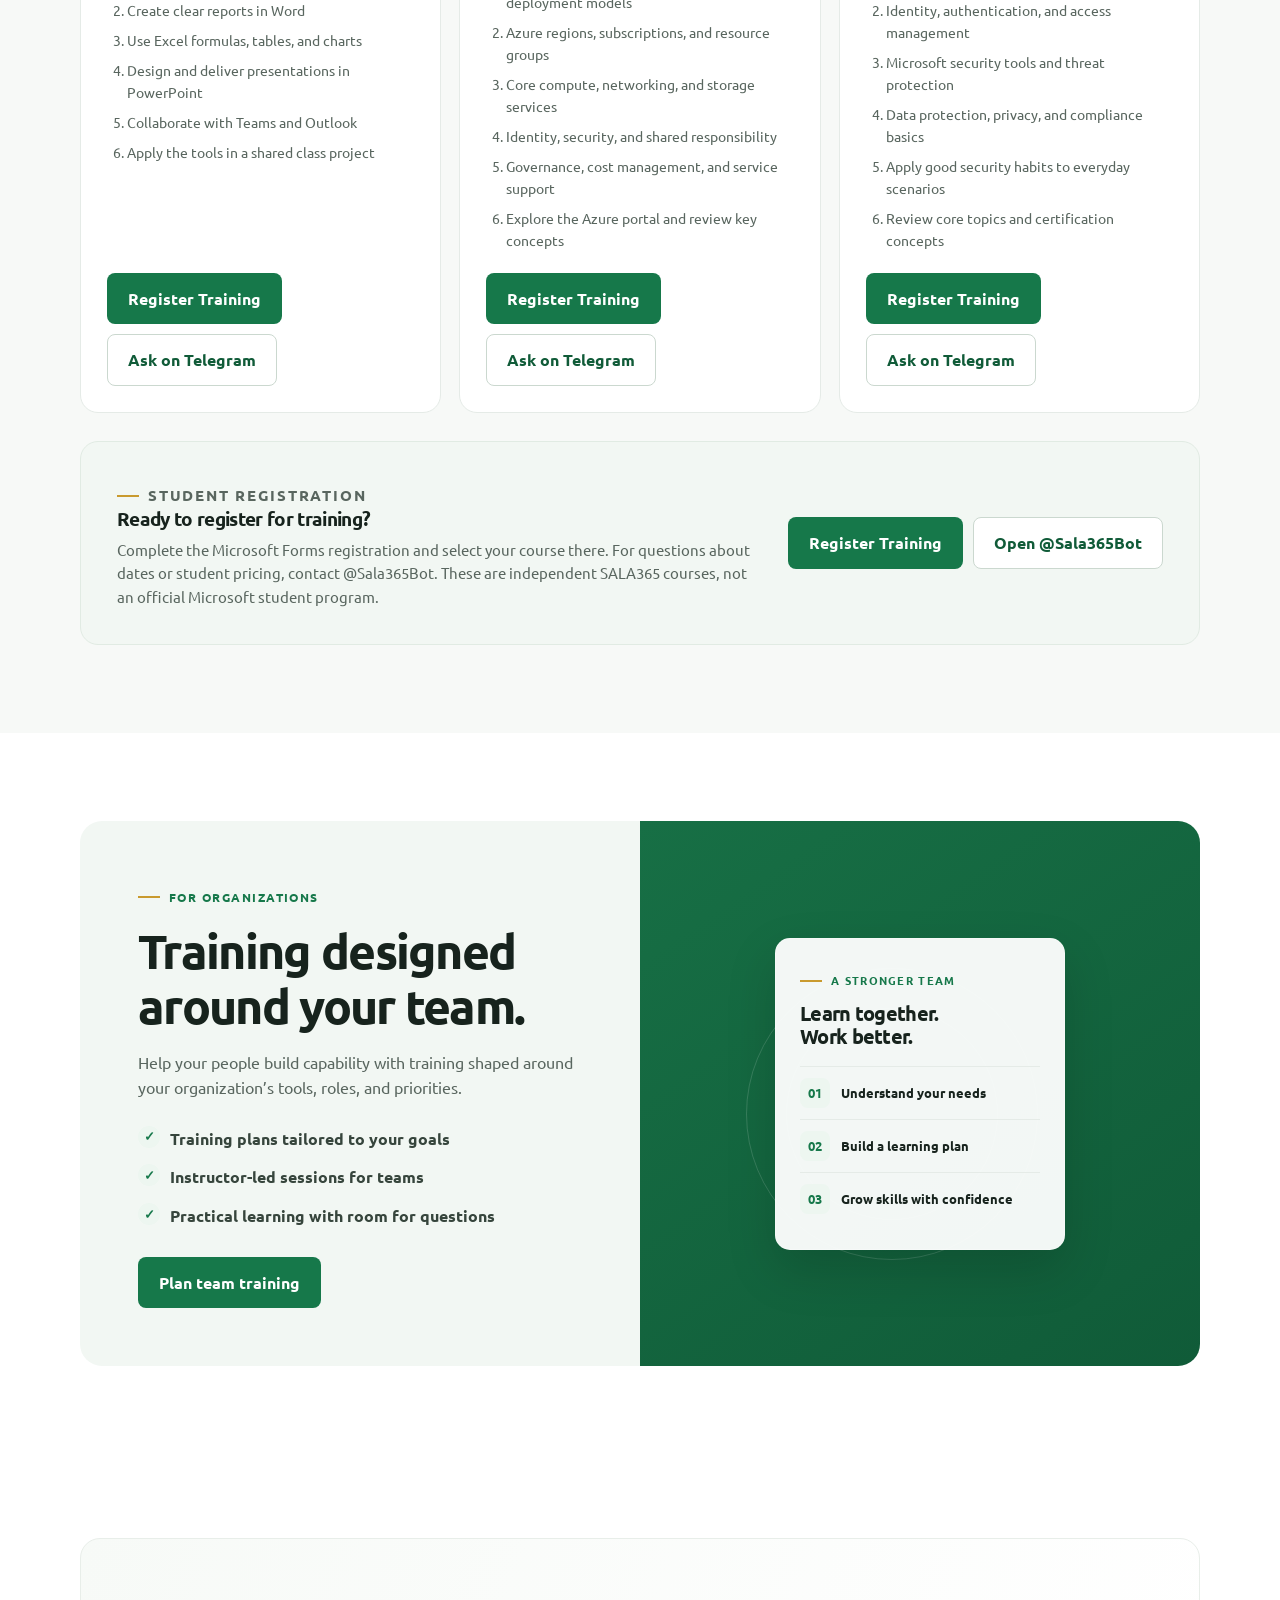
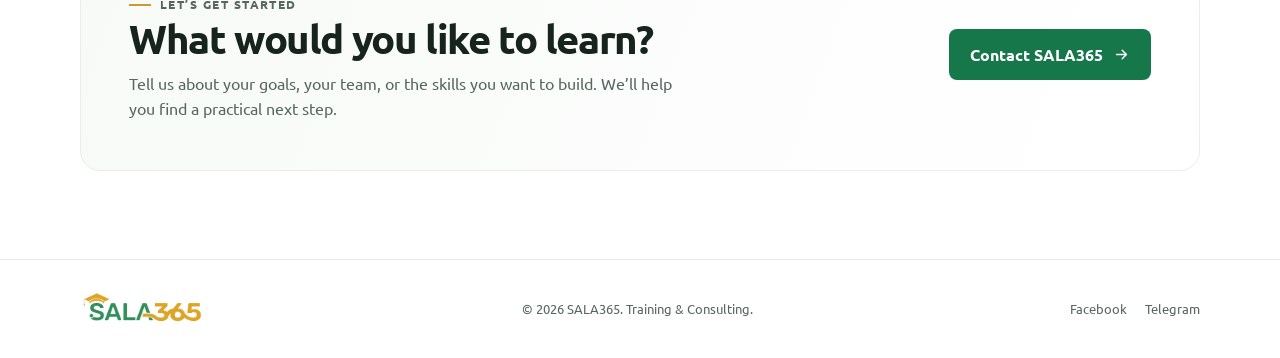
==== commit d1e516af: "Implement SALA365 training registration workflow Co-authored-by: copilot-swe-agent[bot] <198982749+C" ====
--- a/index.html
+++ b/index.html
@@ -276,7 +276,7 @@
     .student-course > p { margin-bottom: 18px; color: var(--muted); font-size: .91rem; }
     .course-outline-title { margin: 0 0 10px; font-size: .86rem; font-weight: 700; }
     .course-outline { display: grid; gap: 8px; margin: 0 0 22px; padding-left: 20px; color: var(--muted); font-size: .86rem; }
-    .student-course .button { margin-top: auto; align-self: flex-start; }
+    .student-course-actions { display: flex; flex-wrap: wrap; gap: 10px; margin-top: auto; }
     .student-register {
       display: grid;
       grid-template-columns: 1fr auto;
@@ -290,19 +290,6 @@
     }
     .student-register h3 { margin-bottom: 8px; }
     .student-register p { max-width: 650px; margin-bottom: 0; color: var(--muted); font-size: .92rem; }
-    .student-register-form { display: flex; align-items: flex-end; gap: 10px; }
-    .student-register-form label { display: grid; gap: 6px; color: #36453c; font-size: .8rem; font-weight: 700; }
-    .student-register-form select {
-      min-height: 48px;
-      min-width: 235px;
-      padding: 0 36px 0 12px;
-      border: 1px solid #cbd8cf;
-      border-radius: 8px;
-      background: var(--white);
-      color: var(--ink);
-      font: inherit;
-    }
-
     /* Corporate training */
     .corporate-panel {
       display: grid;
@@ -436,8 +423,6 @@
       .categories-grid, .paths-grid, .student-courses-grid { grid-template-columns: 1fr; }
       .category-card:last-child, .path-card:last-child, .student-course:last-child { grid-column: auto; }
       .path-card p { min-height: 0; }
-      .student-register-form { align-items: stretch; flex-direction: column; }
-      .student-register-form select { min-width: 0; width: 100%; }
       .corporate-panel { grid-template-columns: 1fr; }
       .corporate-art { min-height: 300px; }
       .contact-card { align-items: flex-start; flex-direction: column; }
@@ -447,6 +432,7 @@
       *, *::before, *::after { scroll-behavior: auto !important; transition-duration: .01ms !important; }
     }
   </style>
+  <link rel="stylesheet" href="/style.css?v=2">
 </head>
 <body>
   <header class="site-header">
@@ -467,7 +453,7 @@
         <a href="#students">For students</a>
         <a href="#corporate">For organizations</a>
         <a href="#contact">About SALA365</a>
-        <a class="button nav-cta" href="#contact">Talk to our team</a>
+        <a class="button nav-cta" href="https://forms.cloud.microsoft/r/iywsNMEwHw" target="_blank" rel="noopener noreferrer">Register Training</a>
       </nav>
     </div>
   </header>
@@ -490,6 +476,7 @@
               </svg>
             </a>
             <a class="button button-secondary" href="#contact">Discuss your goals</a>
+            <a class="button" href="https://forms.cloud.microsoft/r/iywsNMEwHw" target="_blank" rel="noopener noreferrer">Register Training</a>
           </div>
           <p class="hero-note"><span class="check-mark" aria-hidden="true">✓</span> Learning built around real work and real goals</p>
         </div>
@@ -657,7 +644,10 @@
               <li>Collaborate with Teams and Outlook</li>
               <li>Apply the tools in a shared class project</li>
             </ol>
-            <a class="button button-secondary" href="https://t.me/Sala365Bot?start=student-m365">Register interest</a>
+            <div class="student-course-actions">
+              <a class="button" href="https://forms.cloud.microsoft/r/iywsNMEwHw" target="_blank" rel="noopener noreferrer">Register Training</a>
+              <a class="button button-secondary" href="https://t.me/Sala365Bot?start=student-m365" target="_blank" rel="noopener noreferrer">Ask on Telegram</a>
+            </div>
           </article>
 
           <article class="student-course">
@@ -676,7 +666,10 @@
               <li>Governance, cost management, and service support</li>
               <li>Explore the Azure portal and review key concepts</li>
             </ol>
-            <a class="button button-secondary" href="https://t.me/Sala365Bot?start=student-azure">Register interest</a>
+            <div class="student-course-actions">
+              <a class="button" href="https://forms.cloud.microsoft/r/iywsNMEwHw" target="_blank" rel="noopener noreferrer">Register Training</a>
+              <a class="button button-secondary" href="https://t.me/Sala365Bot?start=student-azure" target="_blank" rel="noopener noreferrer">Ask on Telegram</a>
+            </div>
           </article>
 
           <article class="student-course">
@@ -695,26 +688,23 @@
               <li>Apply good security habits to everyday scenarios</li>
               <li>Review core topics and certification concepts</li>
             </ol>
-            <a class="button button-secondary" href="https://t.me/Sala365Bot?start=student-security">Register interest</a>
+            <div class="student-course-actions">
+              <a class="button" href="https://forms.cloud.microsoft/r/iywsNMEwHw" target="_blank" rel="noopener noreferrer">Register Training</a>
+              <a class="button button-secondary" href="https://t.me/Sala365Bot?start=student-security" target="_blank" rel="noopener noreferrer">Ask on Telegram</a>
+            </div>
           </article>
         </div>
 
         <div class="student-register" id="student-registration">
           <div>
             <p class="eyebrow">Student registration</p>
-            <h3>Choose a course to get started.</h3>
-            <p>Select a course to open a Telegram chat with SALA365. Ask about upcoming dates and student pricing, then share your details directly with our team. These are independent SALA365 courses, not an official Microsoft student program.</p>
+            <h3>Ready to register for training?</h3>
+            <p>Complete the Microsoft Forms registration and select your course there. For questions about dates or student pricing, contact @Sala365Bot. These are independent SALA365 courses, not an official Microsoft student program.</p>
           </div>
-          <form class="student-register-form" action="https://t.me/Sala365Bot" method="get" target="_blank">
-            <label for="student-course">Course of interest
-              <select id="student-course" name="start" required>
-                <option value="student-m365">Microsoft 365 for study</option>
-                <option value="student-azure">Azure fundamentals</option>
-                <option value="student-security">Security, identity &amp; compliance</option>
-              </select>
-            </label>
-            <button class="button" type="submit">Continue to Telegram</button>
-          </form>
+          <div class="student-register-actions">
+            <a class="button" href="https://forms.cloud.microsoft/r/iywsNMEwHw" target="_blank" rel="noopener noreferrer">Register Training</a>
+            <a class="button button-secondary" href="https://t.me/Sala365Bot" target="_blank" rel="noopener noreferrer">Open @Sala365Bot</a>
+          </div>
         </div>
       </div>
     </section>
@@ -758,7 +748,7 @@
             <h2>What would you like to learn?</h2>
             <p>Tell us about your goals, your team, or the skills you want to build. We’ll help you find a practical next step.</p>
           </div>
-          <a class="button" href="https://t.me/Sala365Bot">
+          <a class="button" href="https://t.me/Sala365Bot" target="_blank" rel="noopener noreferrer">
             Contact SALA365
             <svg class="arrow" viewBox="0 0 24 24" fill="none" stroke="currentColor" stroke-width="2" aria-hidden="true">
               <path d="M5 12h14M13 6l6 6-6 6" stroke-linecap="round" stroke-linejoin="round"></path>
@@ -782,26 +772,6 @@
     </div>
   </footer>
 
-  <script>
-    const menuButton = document.querySelector(".menu-toggle");
-    const navigation = document.querySelector("#primary-navigation");
-
-    menuButton.addEventListener("click", () => {
-      const isExpanded = menuButton.getAttribute("aria-expanded") === "true";
-      menuButton.setAttribute("aria-expanded", String(!isExpanded));
-      menuButton.setAttribute("aria-label", isExpanded ? "Open navigation menu" : "Close navigation menu");
-      navigation.classList.toggle("is-open", !isExpanded);
-    });
-
-    navigation.addEventListener("click", (event) => {
-      if (event.target.closest("a")) {
-        menuButton.setAttribute("aria-expanded", "false");
-        menuButton.setAttribute("aria-label", "Open navigation menu");
-        navigation.classList.remove("is-open");
-      }
-    });
-
-    document.querySelector("#current-year").textContent = new Date().getFullYear();
-  </script>
+  <script src="/script.js?v=2" defer></script>
 </body>
 </html>
--- a/style.css
+++ b/style.css
@@ -0,0 +1,37 @@
+/* Registration components that complement the main SALA365 page styles. */
+.student-course-actions,
+.student-register-actions {
+    display: flex;
+    flex-wrap: wrap;
+    align-items: center;
+    gap: 10px;
+}
+
+.student-course-actions .button,
+.student-register-actions .button {
+    margin-top: 0;
+}
+
+.student-course-actions .button-secondary,
+.student-register-actions .button-secondary {
+    border-color: #cbd8cf;
+}
+
+a:focus-visible,
+button:focus-visible {
+    outline: 3px solid rgba(201, 154, 46, .75);
+    outline-offset: 3px;
+}
+
+@media (max-width: 680px) {
+    .student-course-actions,
+    .student-register-actions {
+        align-items: stretch;
+        flex-direction: column;
+    }
+
+    .student-course-actions .button,
+    .student-register-actions .button {
+        width: 100%;
+    }
+}
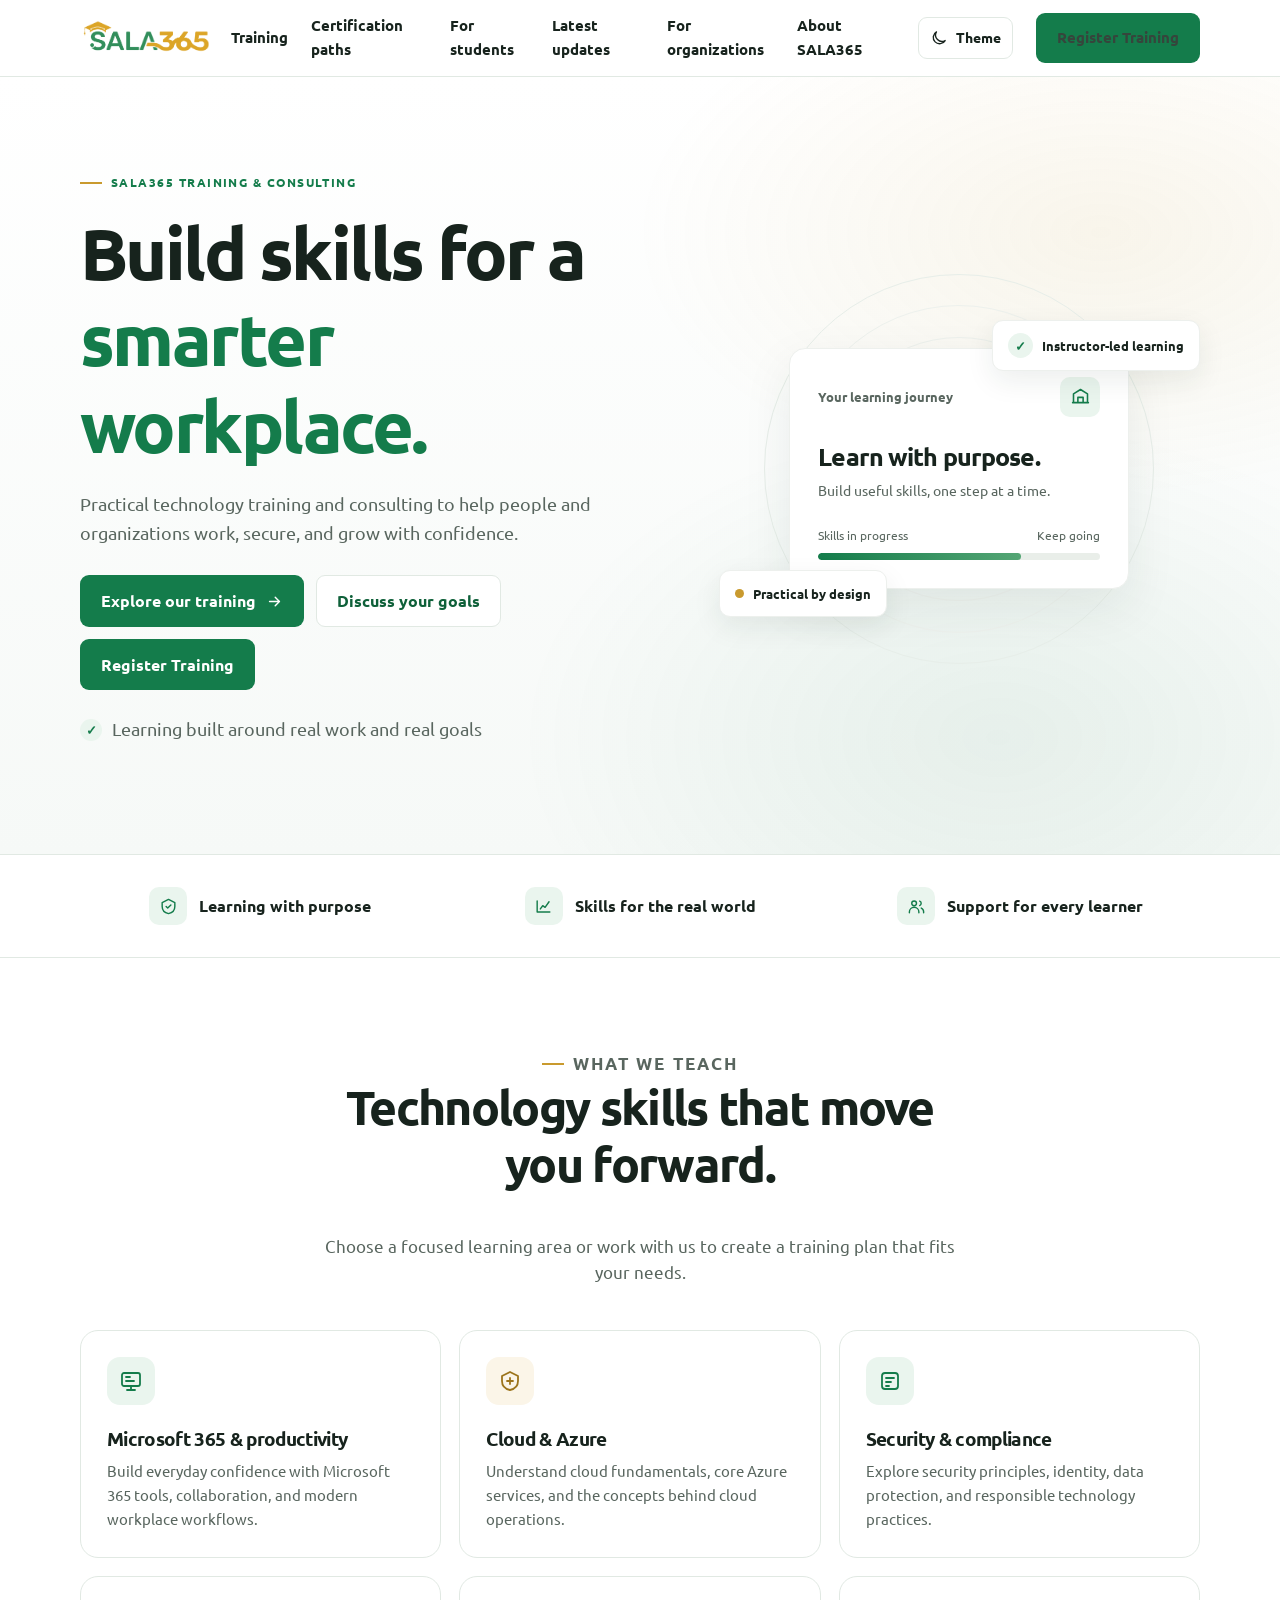
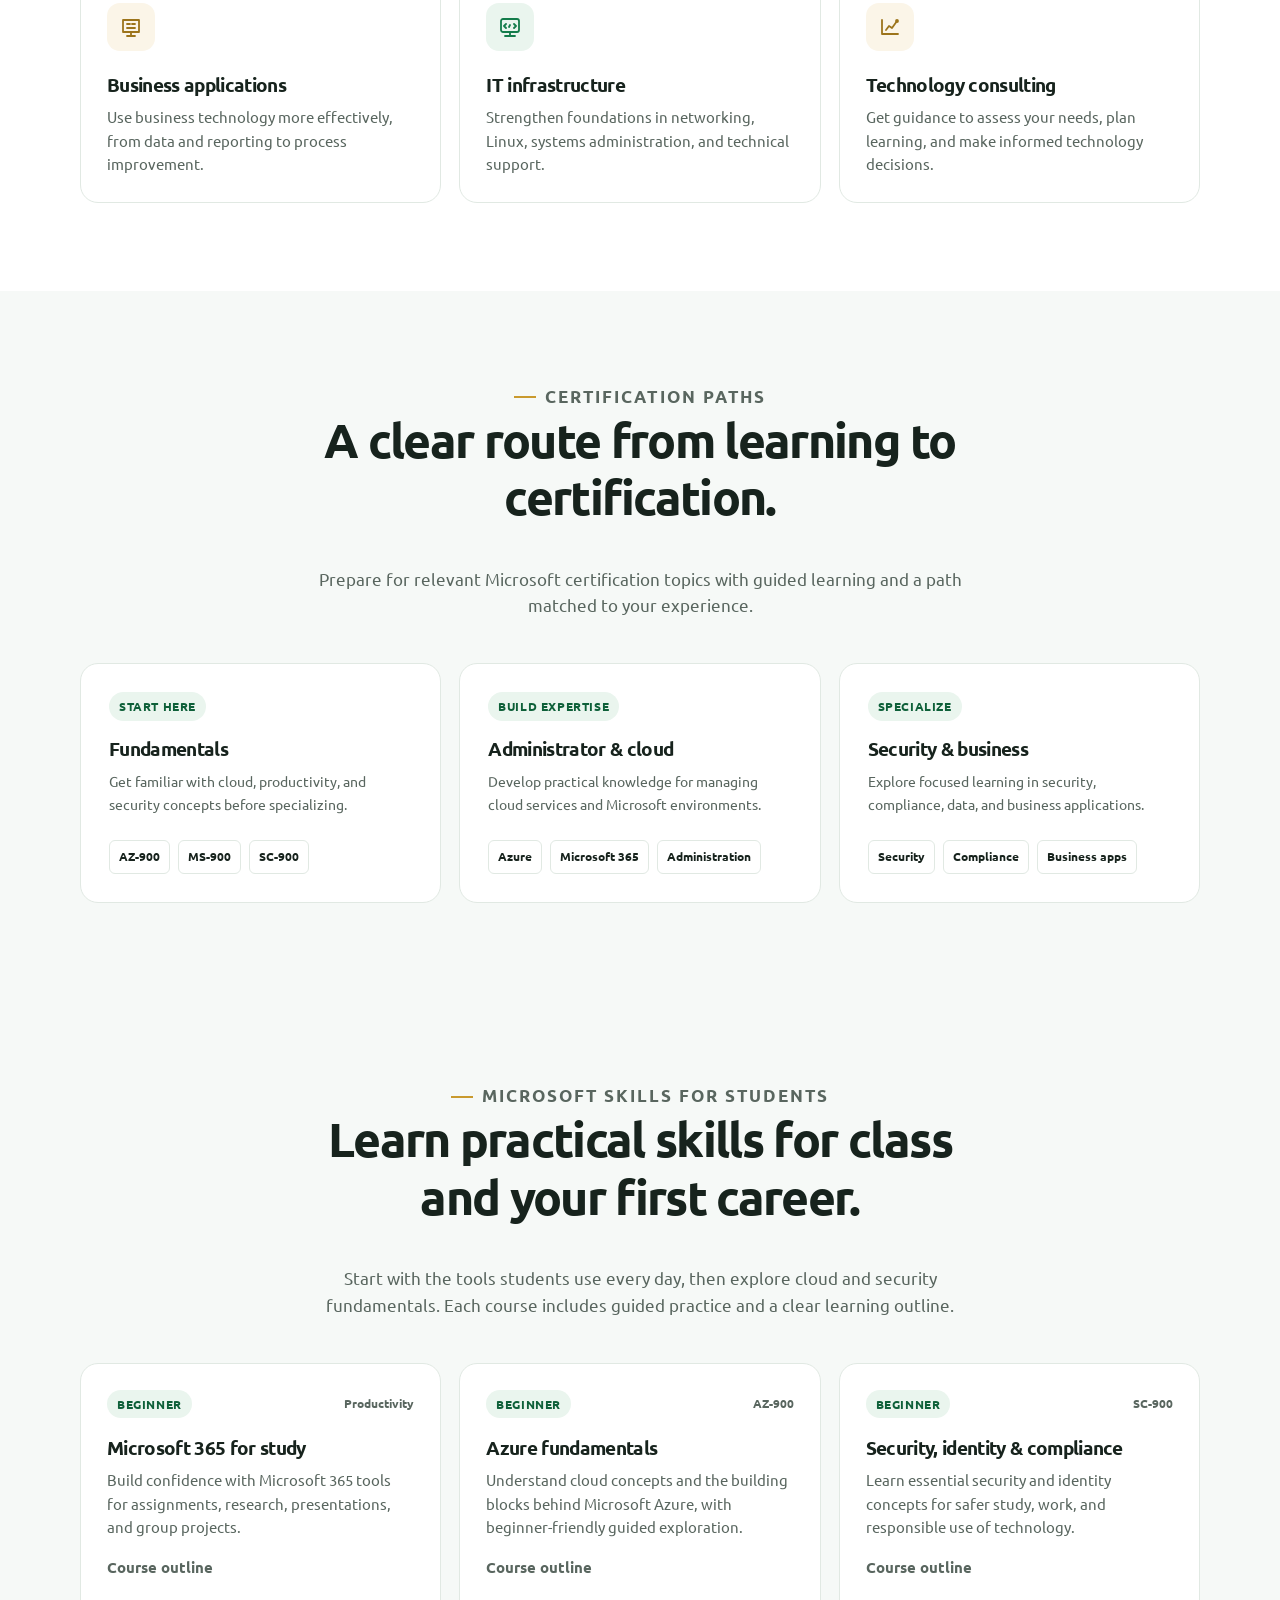
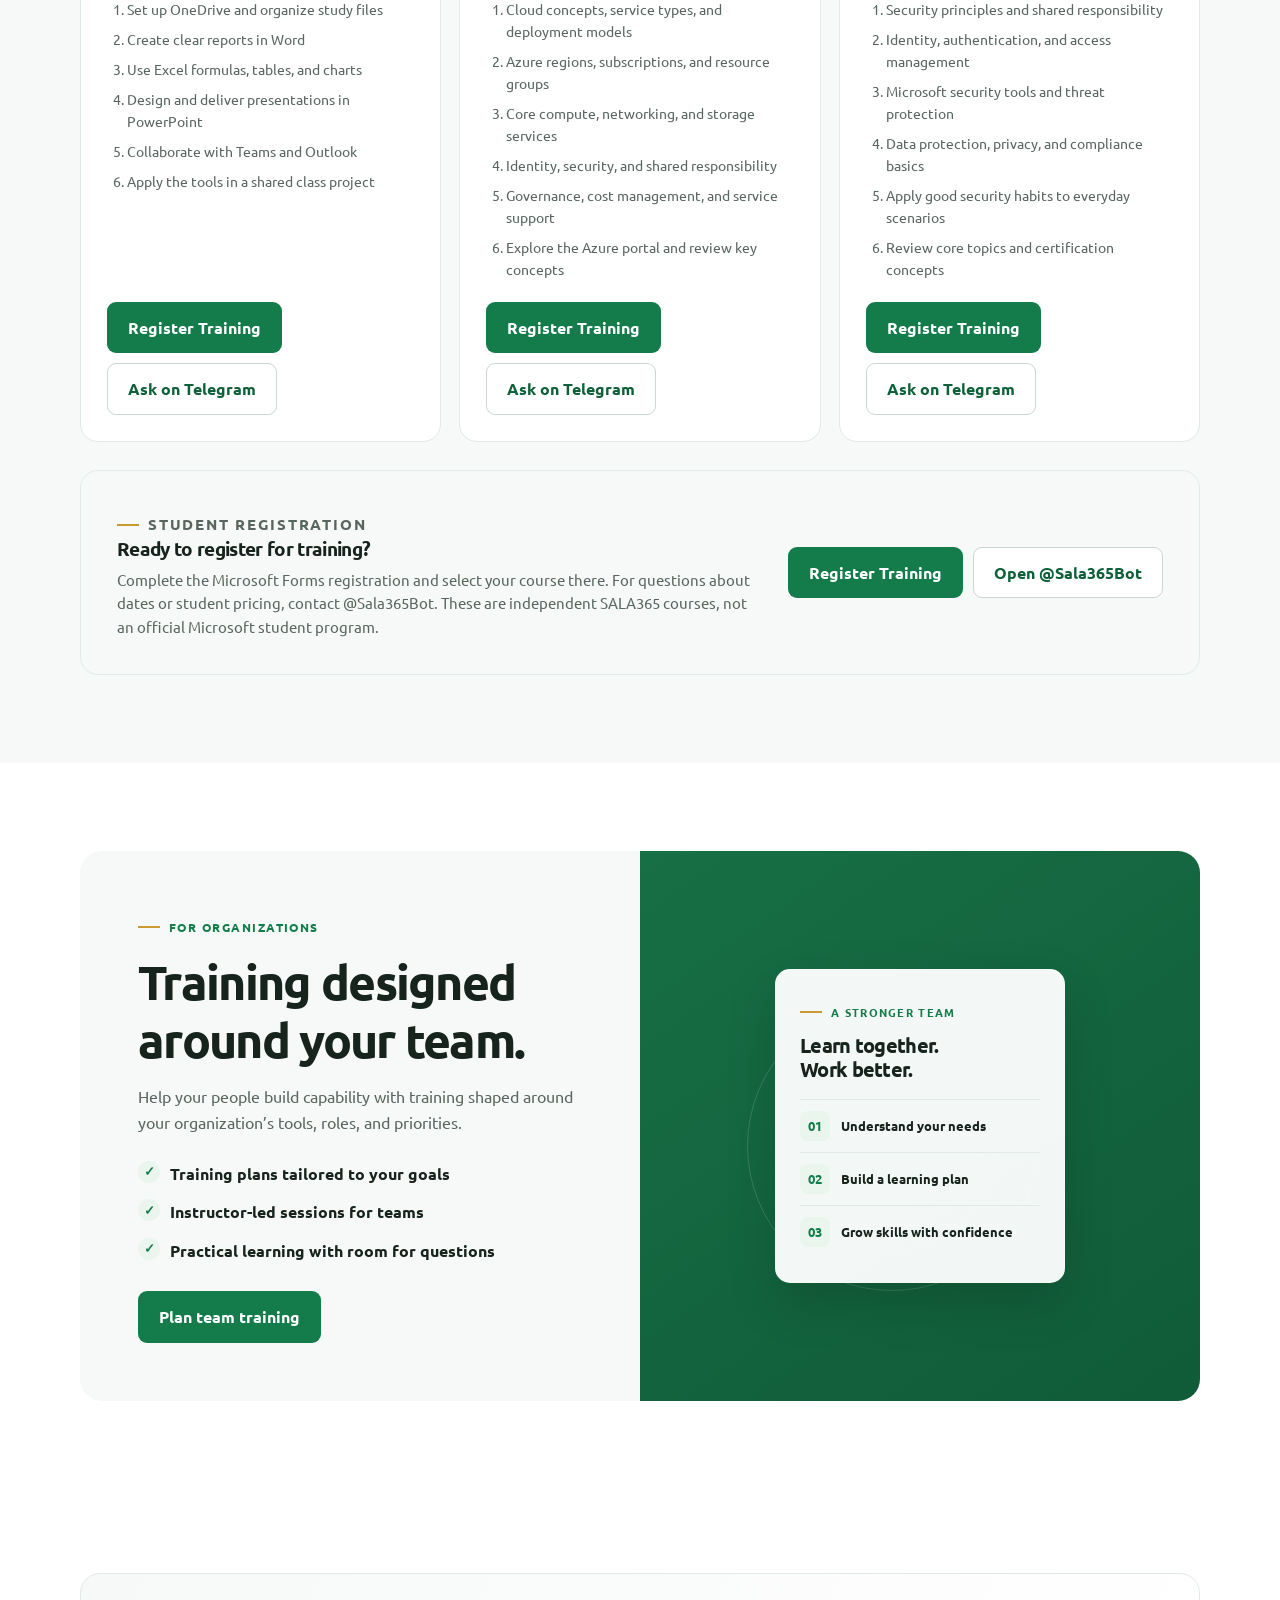
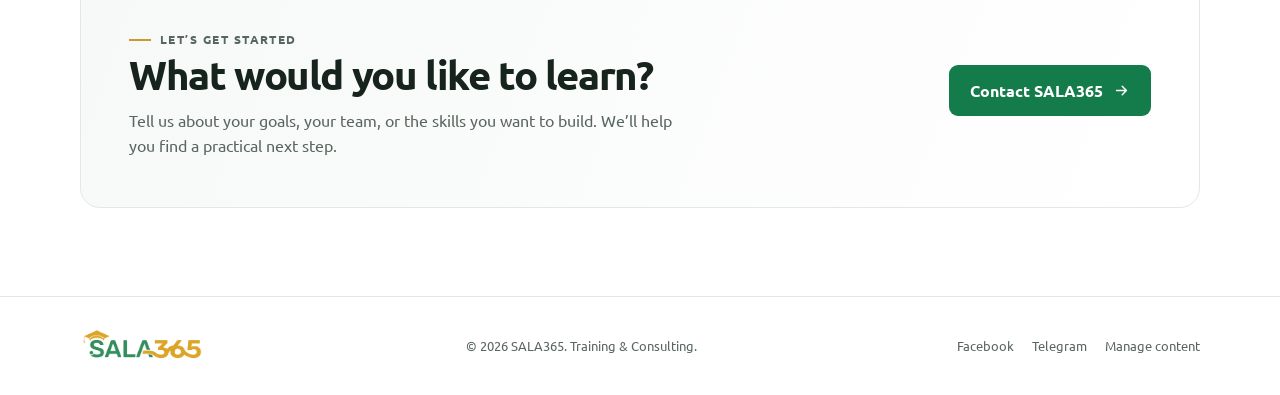
==== commit 4a7dec1c: "Redesign SALA365 site and add content manager Co-authored-by: copilot-swe-agent[bot] <198982749+Copi" ====
--- a/index.html
+++ b/index.html
@@ -3,9 +3,14 @@
 <head>
   <meta charset="utf-8">
   <meta name="viewport" content="width=device-width, initial-scale=1">
-  <meta name="theme-color" content="#ffffff">
+  <meta name="theme-color" content="#f7f9f7">
   <meta name="description" content="SALA365 provides professional Microsoft training and technology consulting for individuals and organizations.">
   <title>SALA365 | Microsoft Training &amp; Consulting</title>
+  <script>
+    document.documentElement.dataset.theme =
+      localStorage.getItem("sala365-theme") ||
+      (matchMedia("(prefers-color-scheme: dark)").matches ? "dark" : "light");
+  </script>
   <link rel="preconnect" href="https://fonts.googleapis.com">
   <link rel="preconnect" href="https://fonts.gstatic.com" crossorigin>
   <link href="https://fonts.googleapis.com/css2?family=Ubuntu:wght@400;500;700&display=swap" rel="stylesheet">
@@ -432,7 +437,7 @@
       *, *::before, *::after { scroll-behavior: auto !important; transition-duration: .01ms !important; }
     }
   </style>
-  <link rel="stylesheet" href="/style.css?v=2">
+  <link rel="stylesheet" href="/style.css?v=3">
 </head>
 <body>
   <header class="site-header">
@@ -451,8 +456,14 @@
         <a href="#training">Training</a>
         <a href="#paths">Certification paths</a>
         <a href="#students">For students</a>
+        <a href="#updates">Latest updates</a>
         <a href="#corporate">For organizations</a>
         <a href="#contact">About SALA365</a>
+        <button class="theme-toggle" type="button" data-theme-toggle aria-label="Switch to dark mode">
+          <svg class="theme-icon theme-icon-dark" viewBox="0 0 24 24" fill="none" stroke="currentColor" stroke-width="1.8" aria-hidden="true"><path d="M20.2 15.4A8.5 8.5 0 0 1 8.6 3.8 8.5 8.5 0 1 0 20.2 15.4Z" stroke-linecap="round" stroke-linejoin="round"></path></svg>
+          <svg class="theme-icon theme-icon-light" viewBox="0 0 24 24" fill="none" stroke="currentColor" stroke-width="1.8" aria-hidden="true"><circle cx="12" cy="12" r="4"></circle><path d="M12 2v2m0 16v2M4.93 4.93l1.42 1.42m11.3 11.3 1.42 1.42M2 12h2m16 0h2M4.93 19.07l1.42-1.42m11.3-11.3 1.42-1.42" stroke-linecap="round"></path></svg>
+          <span class="theme-label">Theme</span>
+        </button>
         <a class="button nav-cta" href="https://forms.cloud.microsoft/r/iywsNMEwHw" target="_blank" rel="noopener noreferrer">Register Training</a>
       </nav>
     </div>
@@ -586,6 +597,24 @@
       </div>
     </section>
 
+    <section class="section updates-section" id="updates" hidden>
+      <div class="container">
+        <div class="section-heading">
+          <p class="eyebrow">From SALA365</p>
+          <h2>Fresh ideas and upcoming learning.</h2>
+          <p>Explore recent technology notes and find a course that fits your next step.</p>
+        </div>
+        <div class="updates-group" id="technology-updates" hidden>
+          <h3 class="updates-title">Technology</h3>
+          <div class="updates-grid" id="technology-list"></div>
+        </div>
+        <div class="updates-group" id="course-updates" hidden>
+          <h3 class="updates-title">Courses &amp; upcoming sessions</h3>
+          <div class="updates-grid" id="course-list"></div>
+        </div>
+      </div>
+    </section>
+
     <section class="section paths" id="paths">
       <div class="container">
         <div class="section-heading">
@@ -768,10 +797,11 @@
       <div class="footer-links">
         <a href="https://www.facebook.com/sala365Cambodia">Facebook</a>
         <a href="https://t.me/chamrong_vann">Telegram</a>
+        <a href="/admin.html">Manage content</a>
       </div>
     </div>
   </footer>
 
-  <script src="/script.js?v=2" defer></script>
+  <script src="/script.js?v=3" defer></script>
 </body>
 </html>
--- a/style.css
+++ b/style.css
@@ -1,4 +1,256 @@
 /* Registration components that complement the main SALA365 page styles. */
+:root {
+    color-scheme: light;
+    --green: #147c4b;
+    --green-dark: #0e6039;
+    --green-pale: #eaf5ee;
+    --ink: #17231d;
+    --muted: #59665f;
+    --line: #e1e9e3;
+    --surface: #f6f9f7;
+    --white: #fff;
+    --shadow: 0 18px 50px rgba(24, 54, 37, .08);
+}
+
+:root[data-theme="dark"] {
+    color-scheme: dark;
+    --green: #71d39a;
+    --green-dark: #9ce5b8;
+    --green-pale: #1c3928;
+    --ink: #edf4ef;
+    --muted: #b0bdb4;
+    --line: #2b3a31;
+    --surface: #151e19;
+    --white: #101713;
+    --shadow: 0 18px 50px rgba(0, 0, 0, .28);
+}
+
+*, *::before, *::after { box-sizing: border-box; }
+html { scroll-padding-top: 92px; }
+body {
+    margin: 0;
+    background: var(--white);
+    color: var(--ink);
+    font-family: "Ubuntu", sans-serif;
+    line-height: 1.6;
+    -webkit-font-smoothing: antialiased;
+}
+a { color: inherit; }
+button { font: inherit; }
+img { max-width: 100%; }
+.container { width: min(1120px, calc(100% - 40px)); margin-inline: auto; }
+h1, h2, h3, h4 { letter-spacing: -.035em; line-height: 1.2; }
+.eyebrow {
+    display: inline-flex;
+    align-items: center;
+    gap: 9px;
+    margin: 0 0 16px;
+    color: var(--green);
+    font-size: .76rem;
+    font-weight: 700;
+    letter-spacing: .12em;
+    text-transform: uppercase;
+}
+.eyebrow::before { width: 22px; height: 2px; background: #c99a2e; content: ""; }
+.button {
+    display: inline-flex;
+    min-height: 48px;
+    align-items: center;
+    justify-content: center;
+    gap: 10px;
+    padding: 12px 20px;
+    border: 1px solid transparent;
+    border-radius: 9px;
+    background: var(--green);
+    color: var(--white);
+    font-weight: 700;
+    text-decoration: none;
+    transition: background .2s ease, transform .2s ease, border-color .2s ease;
+}
+.button:hover { transform: translateY(-2px); background: var(--green-dark); color: var(--white); }
+.button-secondary {
+    border-color: var(--line);
+    background: var(--white);
+    color: var(--green-dark);
+}
+.button-secondary:hover { border-color: var(--green); background: var(--green-pale); color: var(--green-dark); }
+a:focus-visible, button:focus-visible, input:focus-visible, select:focus-visible, textarea:focus-visible {
+    outline: 3px solid rgba(201, 154, 46, .75);
+    outline-offset: 3px;
+}
+::selection { background: var(--green-pale); color: var(--ink); }
+[hidden] { display: none !important; }
+
+.site-header {
+    border-bottom-color: var(--line);
+    background: color-mix(in srgb, var(--white) 92%, transparent);
+}
+.nav { gap: 18px; }
+.nav-links { gap: clamp(12px, 1.8vw, 26px); }
+.nav-links a:not(.button) { color: var(--ink); }
+.nav-links a:not(.button):hover { color: var(--green); }
+.nav-cta { white-space: nowrap; }
+.theme-toggle {
+    display: inline-flex;
+    min-height: 42px;
+    align-items: center;
+    justify-content: center;
+    gap: 8px;
+    padding: 8px 11px;
+    border: 1px solid var(--line);
+    border-radius: 9px;
+    background: var(--white);
+    color: var(--ink);
+    cursor: pointer;
+    font-size: .85rem;
+    font-weight: 600;
+}
+.theme-toggle:hover { border-color: var(--green); }
+.theme-icon { width: 18px; height: 18px; }
+.theme-icon-light { display: none; }
+:root[data-theme="dark"] .theme-icon-dark { display: none; }
+:root[data-theme="dark"] .theme-icon-light { display: block; }
+
+.hero {
+    background:
+        radial-gradient(ellipse at 86% 20%, rgba(201, 154, 46, .09), transparent 30%),
+        radial-gradient(ellipse at 78% 85%, rgba(22, 120, 74, .08), transparent 34%),
+        linear-gradient(180deg, var(--white) 0%, var(--surface) 100%);
+}
+.trust { border-color: var(--line); }
+.trust-item, .corporate-features li, .path-exams span { color: var(--ink); }
+.category-card, .path-card, .student-course,
+.learning-card, .floating-tag, .contact-card { background-color: var(--white); }
+.student-register, .corporate-panel { background: var(--surface); }
+.button-secondary {
+    border-color: var(--line);
+    background: var(--white);
+    color: var(--green-dark);
+}
+.button-secondary:hover { border-color: var(--green); background: var(--green-pale); }
+.category-card:hover { border-color: var(--green); }
+.contact-card {
+    border-color: var(--line);
+    background: linear-gradient(110deg, var(--surface), var(--white));
+}
+.site-footer { border-color: var(--line); }
+.footer-links a { color: var(--muted); }
+
+:root[data-theme="dark"] .hero {
+    background:
+        radial-gradient(ellipse at 86% 20%, rgba(201, 154, 46, .08), transparent 30%),
+        radial-gradient(ellipse at 78% 85%, rgba(83, 180, 119, .1), transparent 34%),
+        linear-gradient(180deg, var(--white), var(--surface));
+}
+:root[data-theme="dark"] .site-header { background: rgba(16, 23, 19, .94); }
+:root[data-theme="dark"] .nav-links { background: var(--white); }
+:root[data-theme="dark"] .nav-links a:not(.button) { color: var(--ink); }
+:root[data-theme="dark"] .nav-links a:not(.button):hover { color: var(--green); }
+:root[data-theme="dark"] .menu-toggle,
+:root[data-theme="dark"] .theme-toggle { border-color: var(--line); background: var(--white); color: var(--ink); }
+:root[data-theme="dark"] .visual-orbit,
+:root[data-theme="dark"] .visual-orbit::before,
+:root[data-theme="dark"] .visual-orbit::after { border-color: var(--line); }
+:root[data-theme="dark"] .learning-card,
+:root[data-theme="dark"] .floating-tag { border-color: var(--line); background: rgba(16, 23, 19, .96); }
+:root[data-theme="dark"] .progress-track { background: #2b3a31; }
+:root[data-theme="dark"] .path-exams span { border-color: var(--line); }
+:root[data-theme="dark"] .student-register { border-color: var(--line); background: #18251d; }
+:root[data-theme="dark"] .team-card { background: #f7faf8; color: #17231d; }
+:root[data-theme="dark"] .team-row { border-color: #e1e9e3; }
+:root[data-theme="dark"] .contact-card { background: linear-gradient(110deg, var(--surface), var(--white)); }
+
+.updates-group + .updates-group { margin-top: 42px; }
+.updates-title { margin-bottom: 18px; font-size: 1.35rem; }
+.updates-grid { display: grid; grid-template-columns: repeat(auto-fill, minmax(min(100%, 270px), 1fr)); gap: 18px; }
+.update-card {
+    display: flex;
+    min-width: 0;
+    flex-direction: column;
+    padding: 24px;
+    border: 1px solid var(--line);
+    border-radius: var(--radius);
+    background: var(--white);
+}
+.update-card h4 { margin: 0 0 10px; font-size: 1.1rem; line-height: 1.3; }
+.update-card p { margin-bottom: 18px; color: var(--muted); overflow-wrap: anywhere; }
+.update-card .button { align-self: flex-start; margin-top: auto; }
+.update-meta { display: flex; flex-wrap: wrap; align-items: center; gap: 8px; margin-bottom: 15px; }
+.update-badge, .update-category {
+    display: inline-flex;
+    align-items: center;
+    padding: 5px 9px;
+    border-radius: 99px;
+    background: var(--green-pale);
+    color: var(--green-dark);
+    font-size: .74rem;
+    font-weight: 700;
+}
+.update-date { color: var(--muted); font-size: .82rem; }
+
+.admin-page { min-height: 100vh; background: var(--surface); }
+.admin-header { border-bottom: 1px solid var(--line); background: var(--white); }
+.admin-header-inner, .admin-toolbar, .admin-form-heading, .admin-list-item {
+    display: flex;
+    align-items: center;
+    justify-content: space-between;
+    gap: 16px;
+}
+.admin-header-inner { min-height: 72px; }
+.admin-header .brand img { display: block; width: 135px; height: auto; }
+.admin-header h1 { margin: 0; font-size: 1.2rem; }
+.admin-main { padding: clamp(28px, 5vw, 56px) 0 72px; }
+.admin-intro { max-width: 760px; margin-bottom: 28px; }
+.admin-intro h2 { margin-bottom: 10px; font-size: clamp(1.8rem, 4vw, 2.5rem); }
+.admin-intro p { color: var(--muted); }
+.admin-notice {
+    margin: 0 0 24px;
+    padding: 15px 18px;
+    border: 1px solid #e6d9b8;
+    border-radius: 12px;
+    background: #fff9eb;
+    color: #624d1e;
+    font-size: .92rem;
+}
+:root[data-theme="dark"] .admin-notice { border-color: #62512b; background: #2a2416; color: #f1d89e; }
+.admin-toolbar { flex-wrap: wrap; margin-bottom: 22px; }
+.admin-toolbar-actions { display: flex; flex-wrap: wrap; gap: 10px; }
+.admin-toolbar .button, .admin-form .button, .admin-header .button { min-height: 42px; padding: 9px 14px; font-size: .9rem; }
+.admin-workspace { display: grid; align-items: start; gap: 22px; grid-template-columns: minmax(0, 1.05fr) minmax(300px, .95fr); }
+.admin-panel { min-width: 0; padding: clamp(20px, 3vw, 28px); border: 1px solid var(--line); border-radius: 16px; background: var(--white); }
+.admin-panel h3 { margin-bottom: 20px; }
+.admin-form { display: grid; gap: 15px; }
+.admin-form label { display: grid; gap: 6px; color: var(--ink); font-size: .88rem; font-weight: 700; }
+.admin-form input, .admin-form select, .admin-form textarea {
+    width: 100%;
+    min-height: 44px;
+    padding: 10px 12px;
+    border: 1px solid var(--line);
+    border-radius: 8px;
+    background: var(--white);
+    color: var(--ink);
+    font: inherit;
+    font-size: .95rem;
+}
+.admin-form textarea { min-height: 110px; resize: vertical; }
+.admin-form input:focus, .admin-form select:focus, .admin-form textarea:focus { border-color: var(--green); outline: 2px solid color-mix(in srgb, var(--green) 25%, transparent); }
+.admin-status { min-height: 1.4em; margin: 0; color: var(--muted); font-size: .9rem; }
+.admin-content-list { display: grid; gap: 12px; }
+.admin-list-item { align-items: flex-start; padding: 14px; border: 1px solid var(--line); border-radius: 10px; }
+.admin-list-item h4 { margin: 0 0 4px; font-size: .95rem; }
+.admin-list-item p { margin: 0; color: var(--muted); font-size: .82rem; }
+.admin-remove {
+    flex: none;
+    padding: 6px 9px;
+    border: 1px solid var(--line);
+    border-radius: 7px;
+    background: transparent;
+    color: var(--ink);
+    cursor: pointer;
+}
+.admin-remove:hover { border-color: #c74444; color: #c74444; }
+.admin-empty { color: var(--muted); font-size: .9rem; }
+
 .student-course-actions,
 .student-register-actions {
     display: flex;
@@ -24,6 +276,19 @@
 }
 
 @media (max-width: 680px) {
+    html { scroll-padding-top: 76px; }
+    .container { width: min(100% - 32px, 560px); }
+    .section { padding: 64px 0; }
+    .nav { min-height: 66px; }
+    .nav-links { max-height: calc(100vh - 66px); overflow-y: auto; }
+    .nav-links .theme-toggle { align-self: flex-start; margin: 10px 0; }
+    .admin-header-inner { flex-wrap: wrap; padding-block: 12px; }
+    .admin-header h1 { font-size: 1rem; }
+    .admin-toolbar, .admin-form-heading { align-items: flex-start; flex-direction: column; }
+    .admin-toolbar-actions { width: 100%; }
+    .admin-toolbar-actions .button { flex: 1; }
+    .admin-workspace { grid-template-columns: 1fr; }
+    .update-card { padding: 20px; }
     .student-course-actions,
     .student-register-actions {
         align-items: stretch;
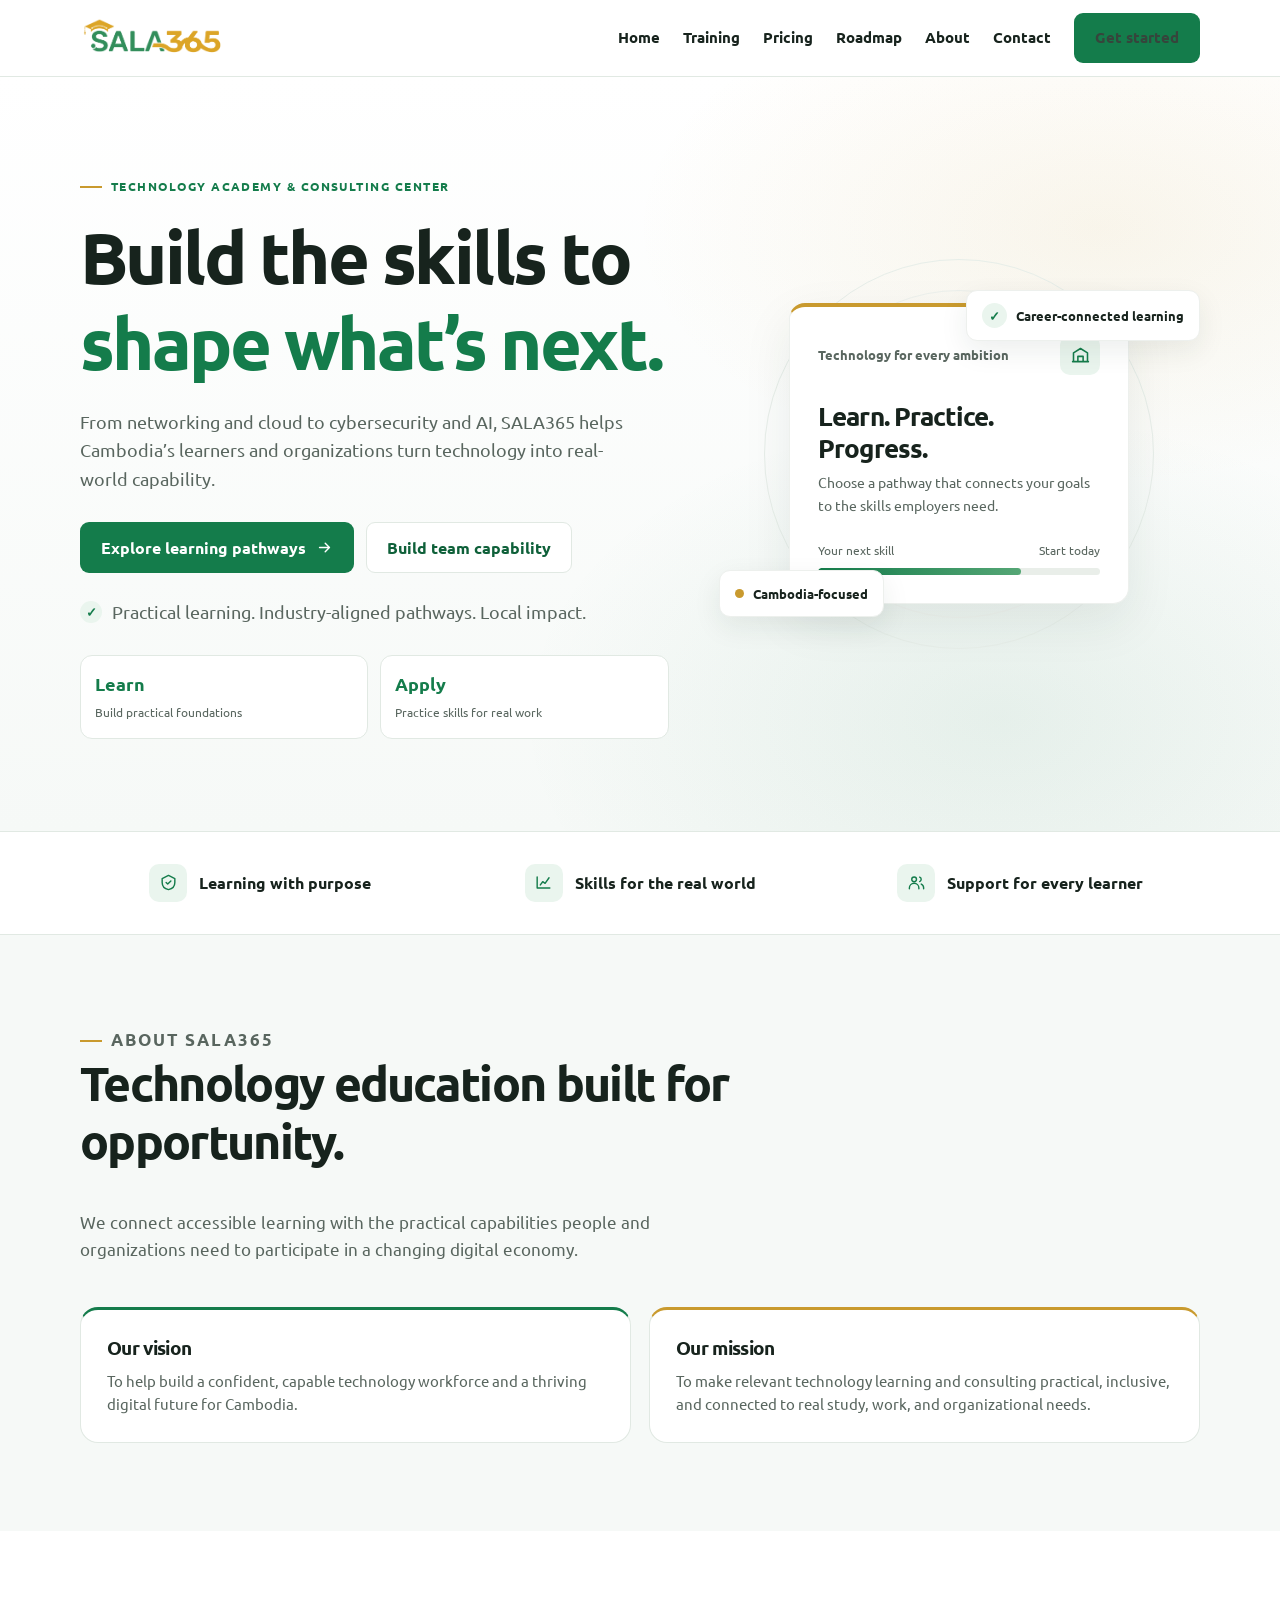
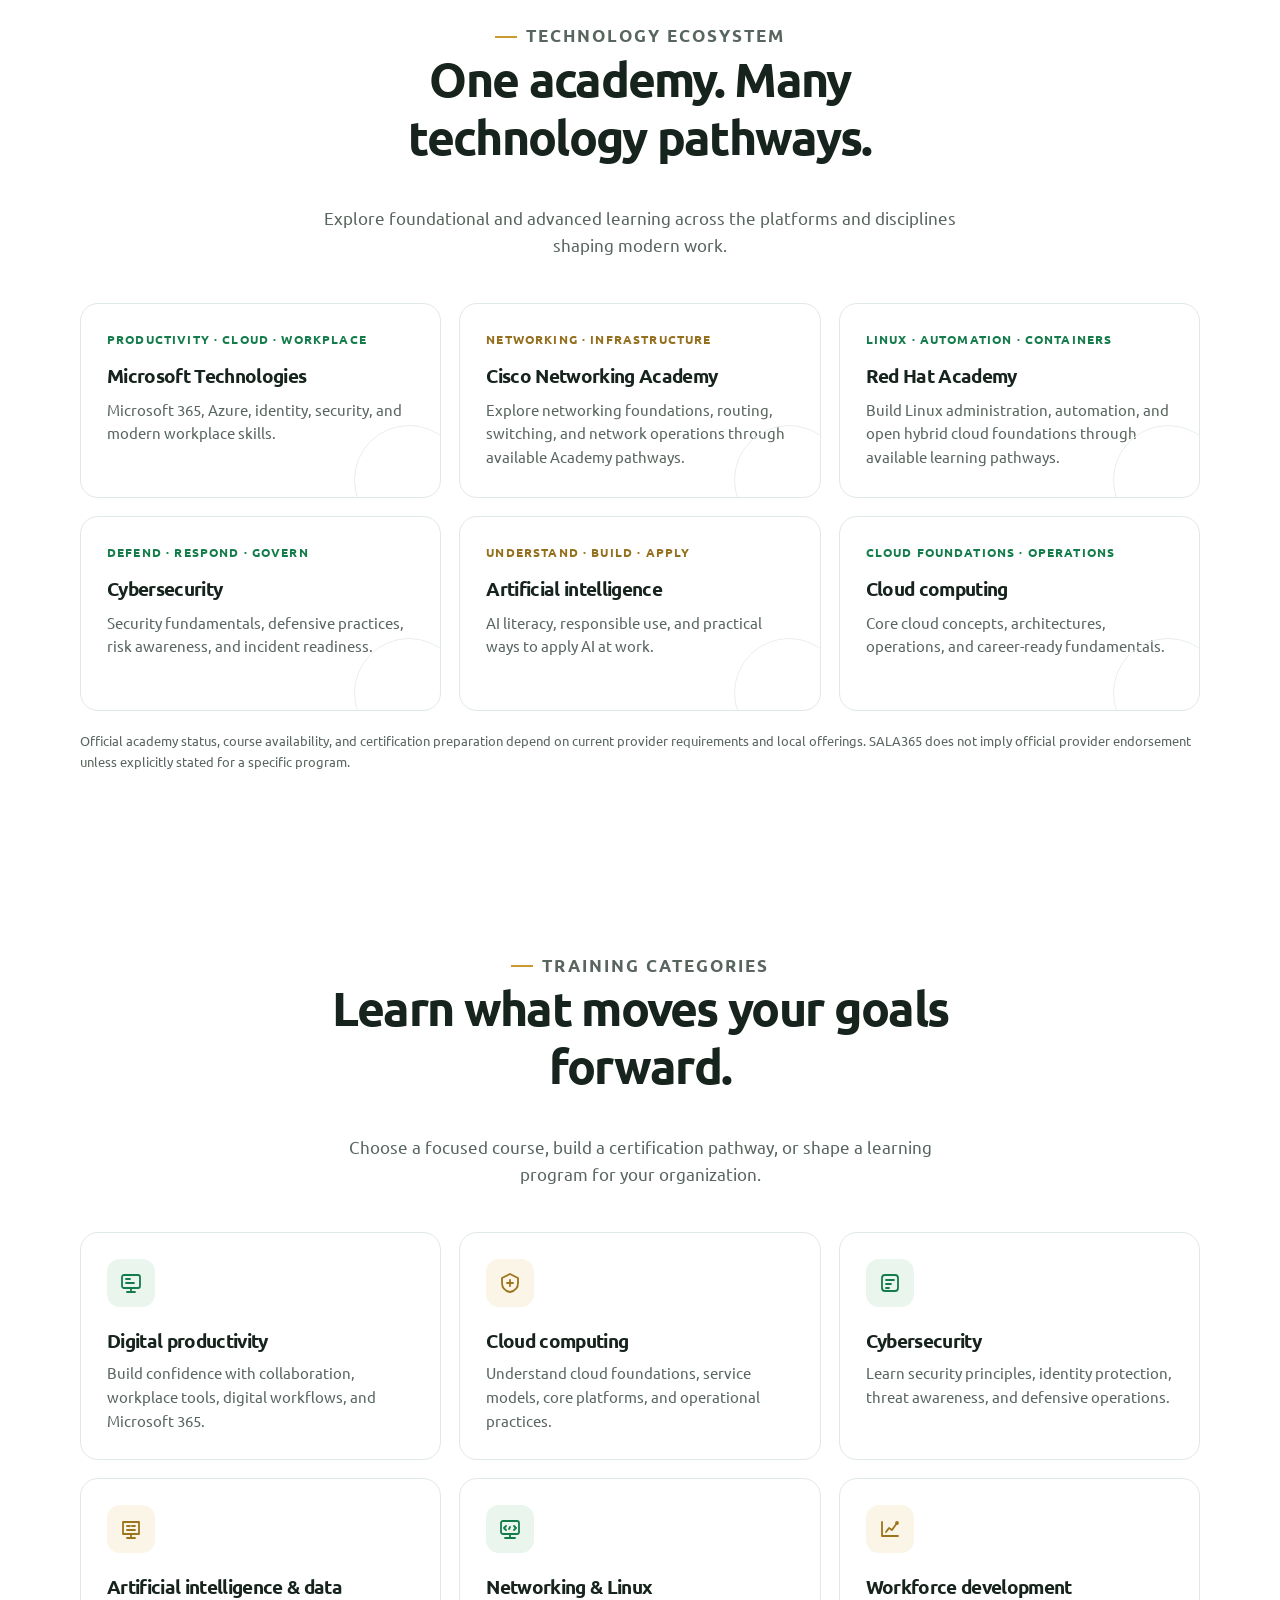
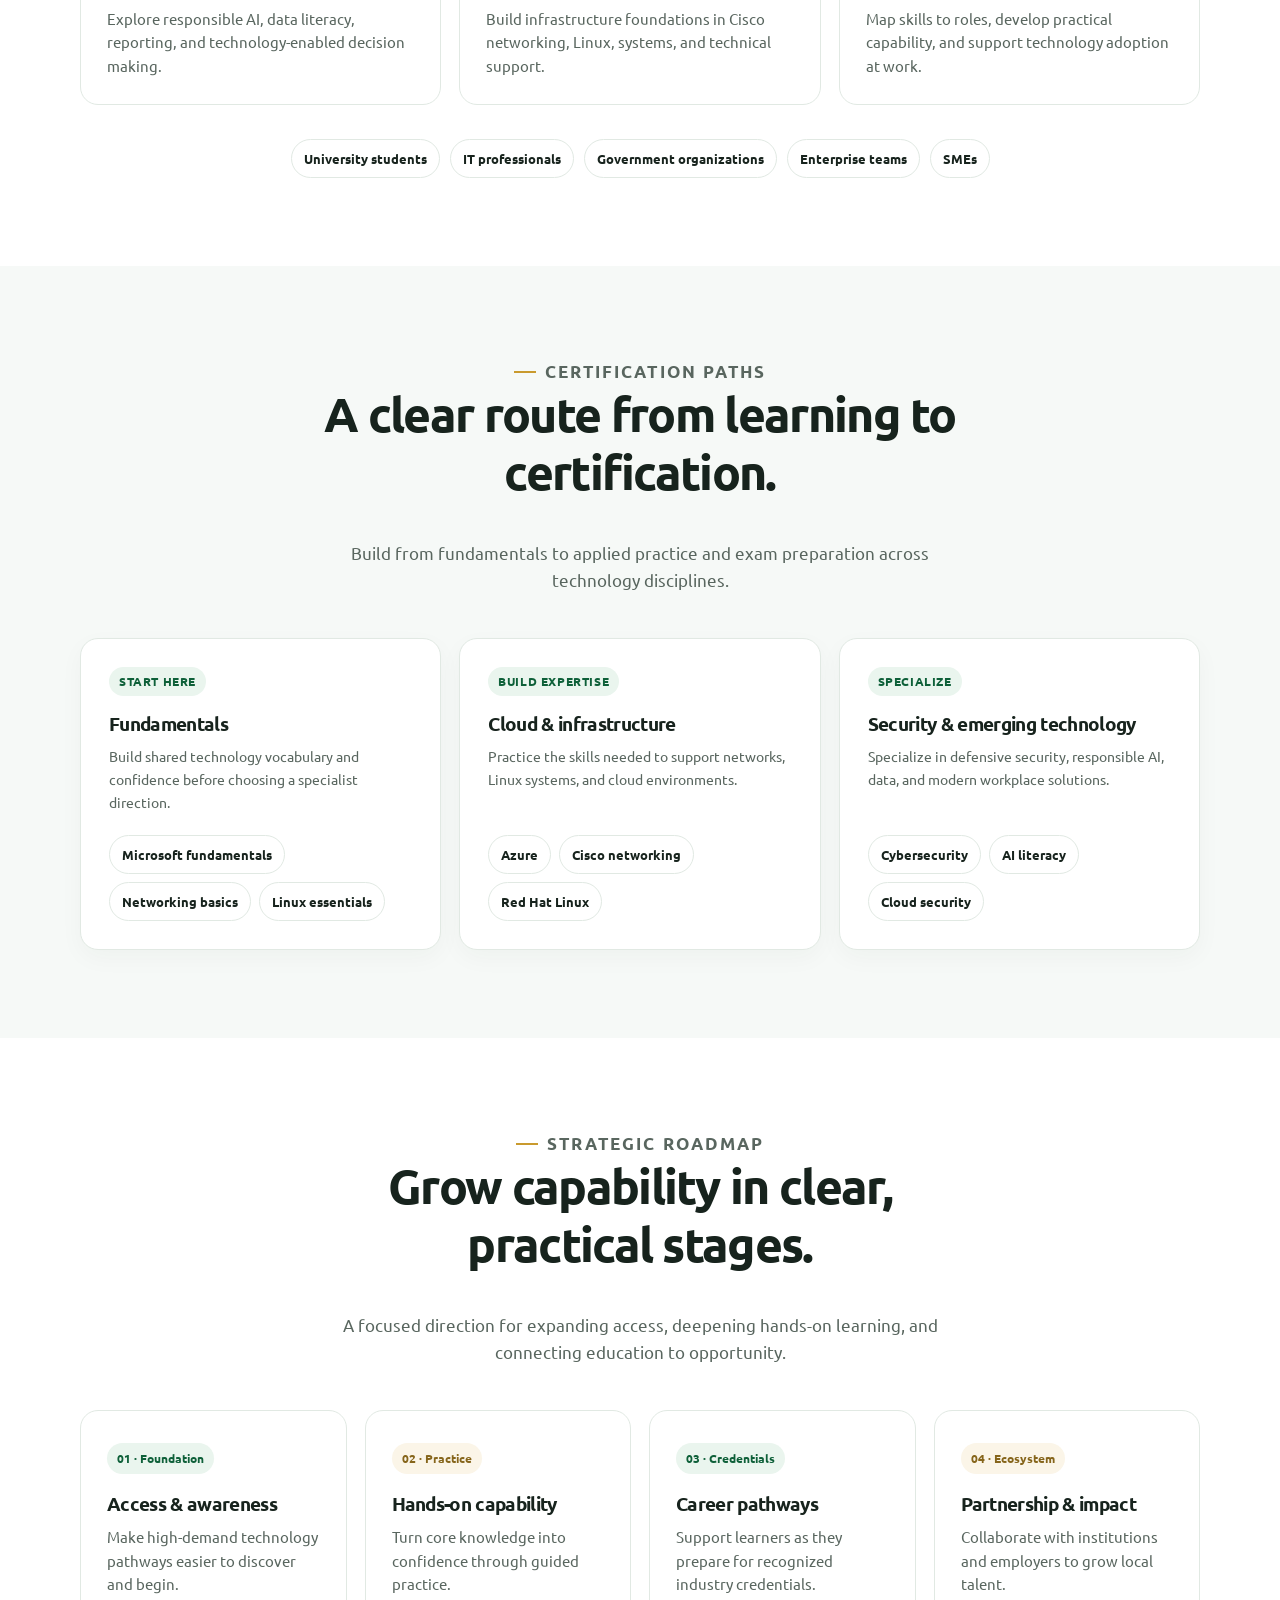
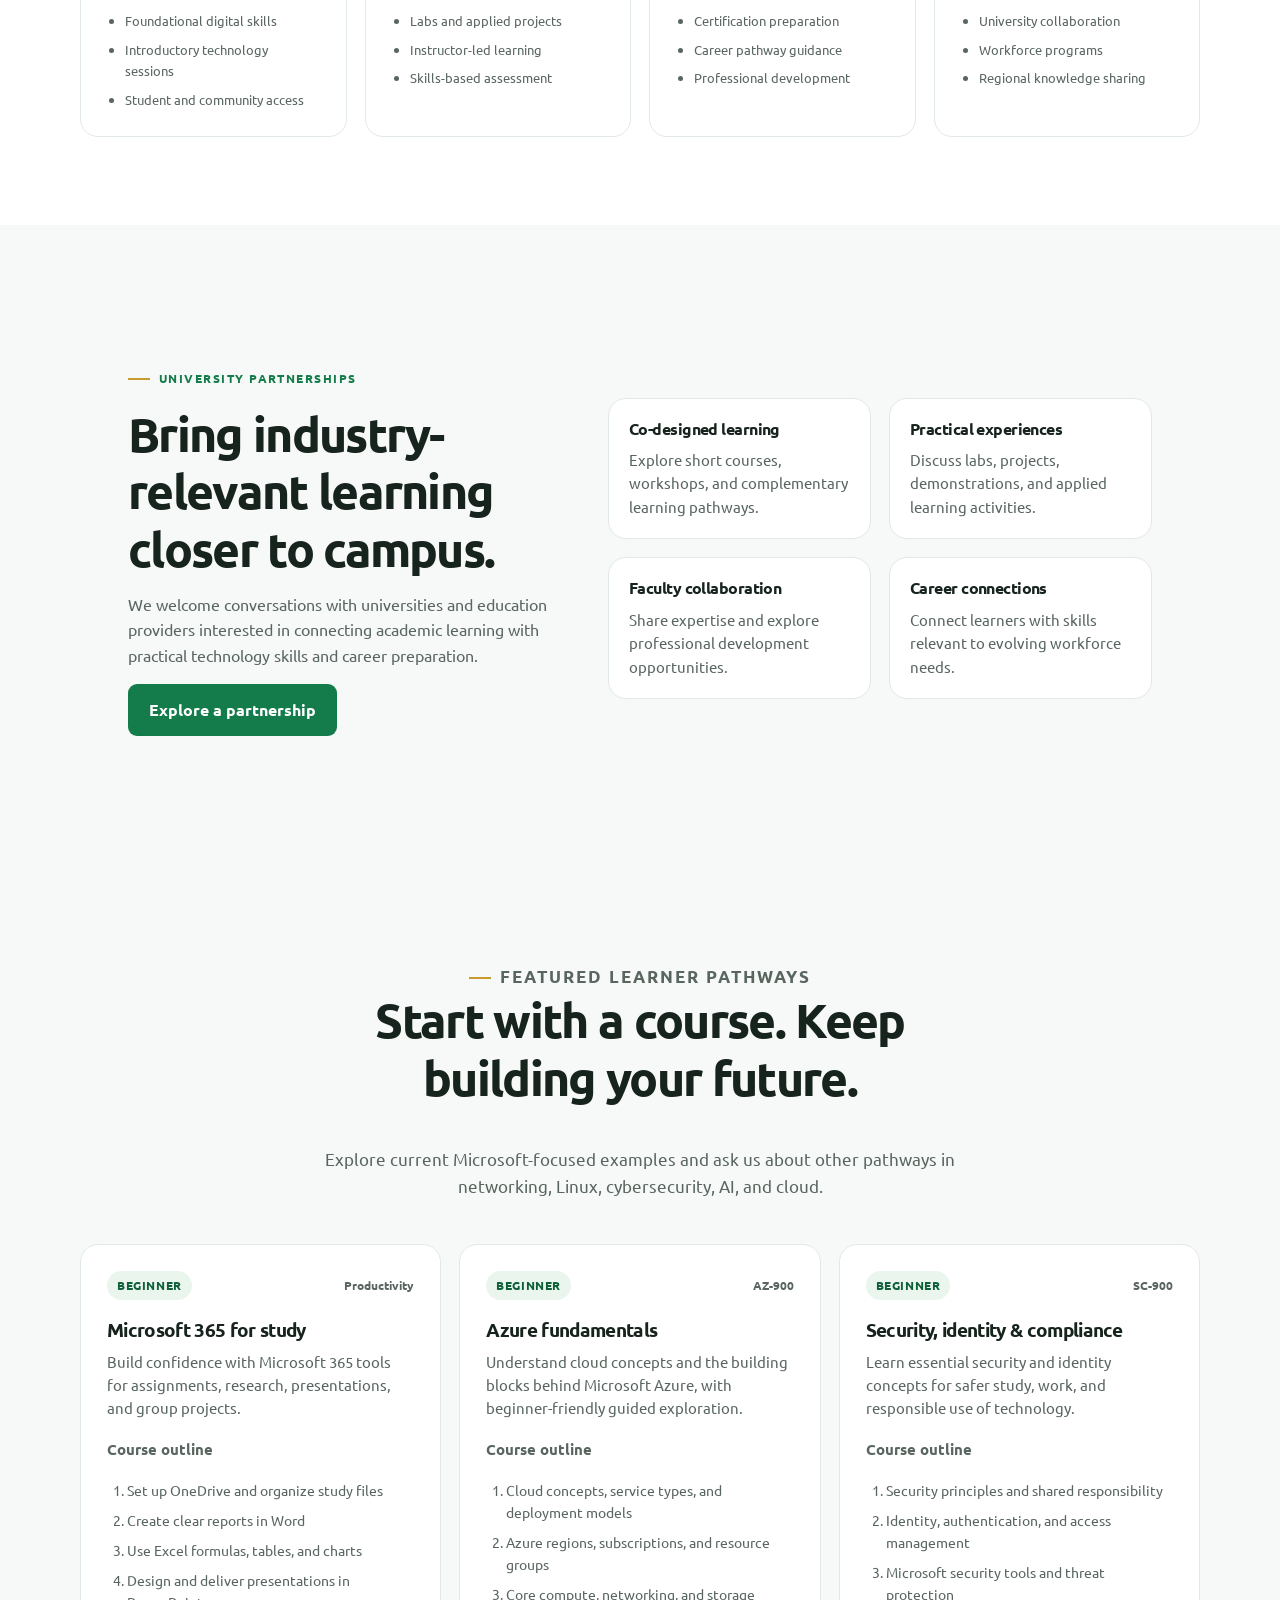
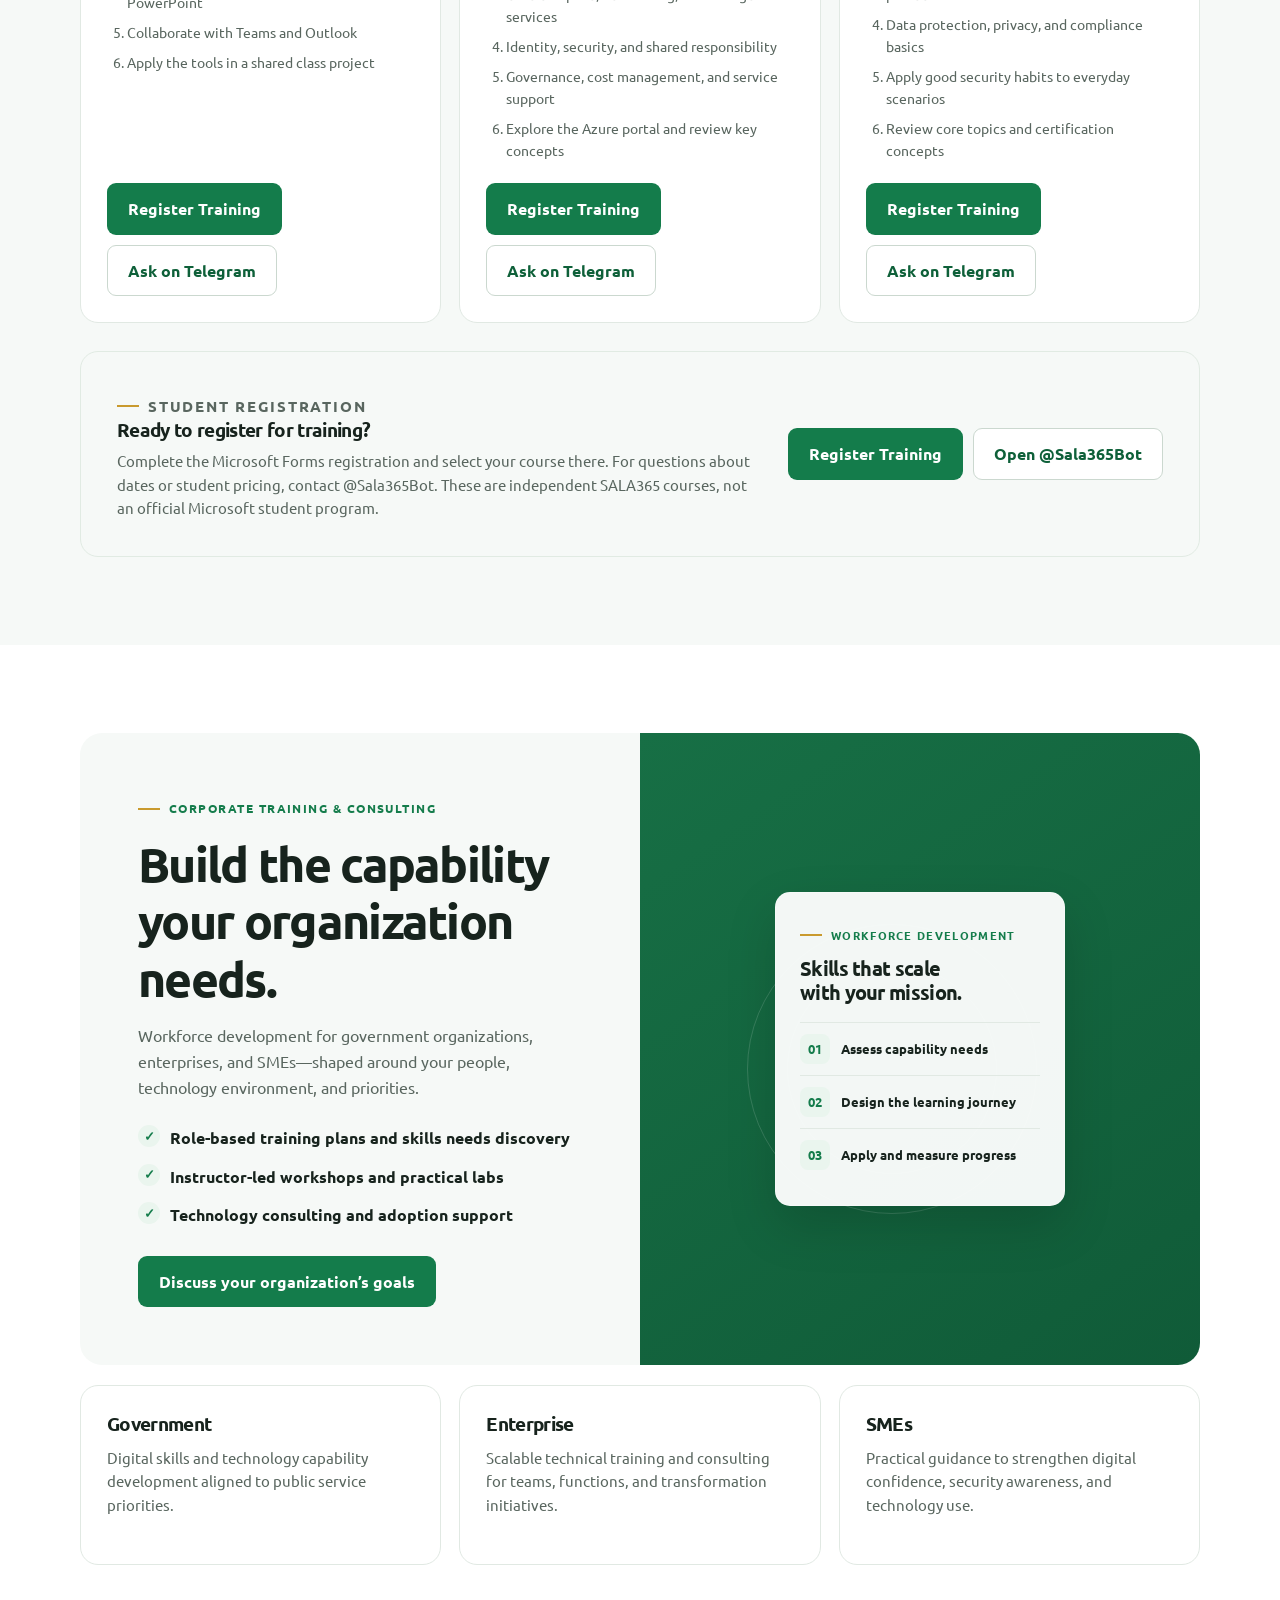
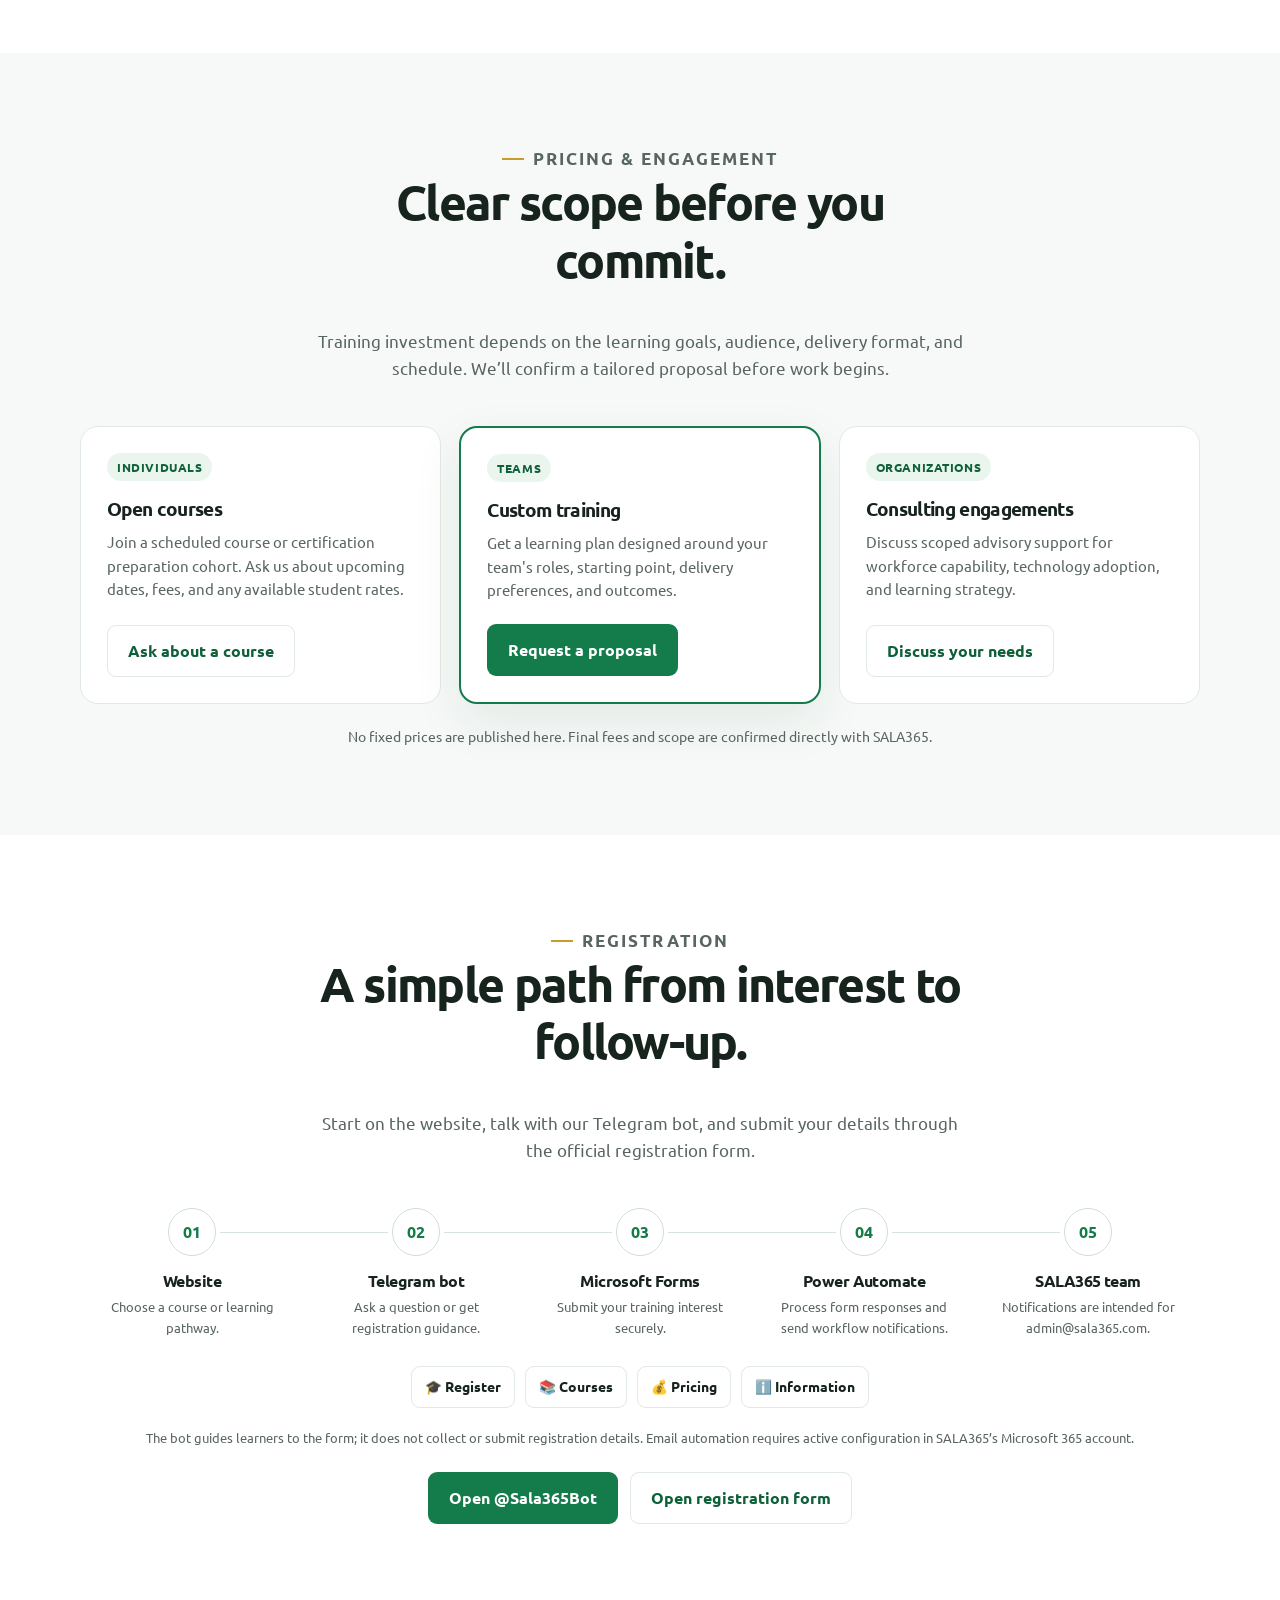
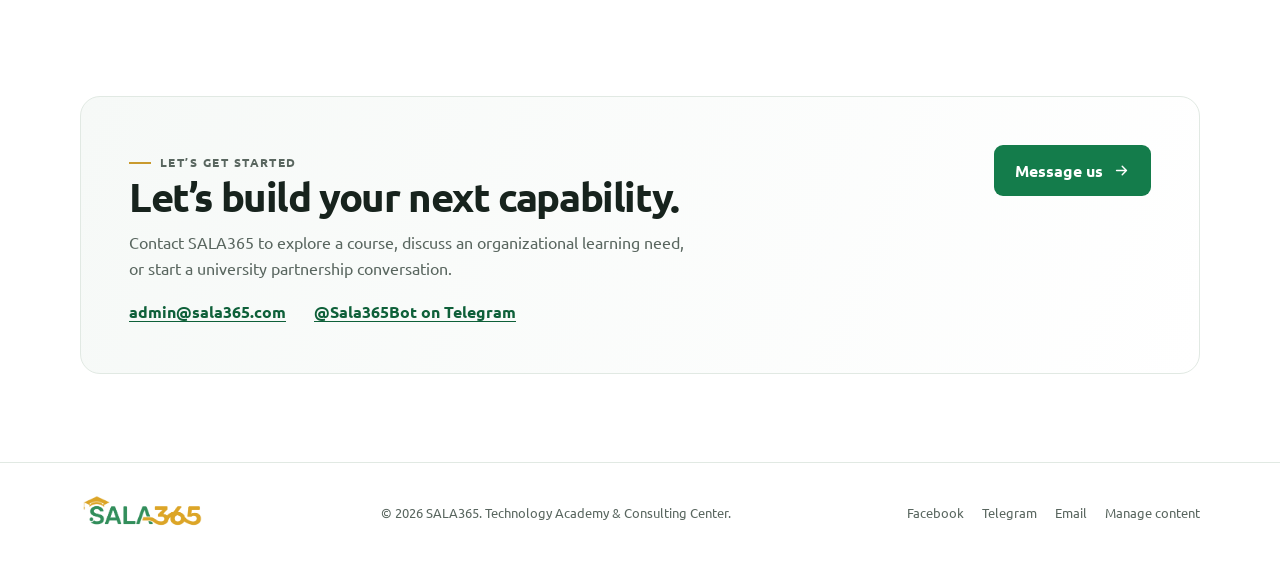
==== commit 5b87eccd: "Redesign SALA365 as a technology academy Add academy positioning, training pathways, roadmap, partne" ====
--- a/index.html
+++ b/index.html
@@ -3,14 +3,9 @@
 <head>
   <meta charset="utf-8">
   <meta name="viewport" content="width=device-width, initial-scale=1">
-  <meta name="theme-color" content="#f7f9f7">
-  <meta name="description" content="SALA365 provides professional Microsoft training and technology consulting for individuals and organizations.">
-  <title>SALA365 | Microsoft Training &amp; Consulting</title>
-  <script>
-    document.documentElement.dataset.theme =
-      localStorage.getItem("sala365-theme") ||
-      (matchMedia("(prefers-color-scheme: dark)").matches ? "dark" : "light");
-  </script>
+  <meta name="theme-color" content="#ffffff">
+  <meta name="description" content="SALA365 is a technology academy and consulting center building practical skills in cloud, networking, cybersecurity, AI, and modern workplace technologies in Cambodia.">
+  <title>SALA365 | Technology Academy &amp; Consulting</title>
   <link rel="preconnect" href="https://fonts.googleapis.com">
   <link rel="preconnect" href="https://fonts.gstatic.com" crossorigin>
   <link href="https://fonts.googleapis.com/css2?family=Ubuntu:wght@400;500;700&display=swap" rel="stylesheet">
@@ -436,8 +431,99 @@
     @media (prefers-reduced-motion: reduce) {
       *, *::before, *::after { scroll-behavior: auto !important; transition-duration: .01ms !important; }
     }
+    /* Academy homepage */
+    .section-heading.align-left { margin-inline: 0; text-align: left; }
+    .section-heading.align-left > p:last-child { max-width: 680px; }
+    .section-soft { background: var(--surface); }
+    .hero { padding-block: 92px; }
+    .hero h1 { max-width: 700px; }
+    .hero h1 span { color: var(--green); }
+    .hero-visual { min-height: 430px; }
+    .learning-card { border-top: 4px solid var(--gold); }
+    .learning-card h2 { font-size: 1.65rem; }
+    .hero-stat-list { display: grid; grid-template-columns: 1fr 1fr; gap: 12px; margin-top: 22px; }
+    .hero-stat { padding: 14px; border: 1px solid var(--line); border-radius: 12px; background: var(--white); }
+    .hero-stat strong { display: block; color: var(--green); font-size: 1.1rem; }
+    .hero-stat span { color: var(--muted); font-size: .78rem; }
+    .vision-grid, .ecosystem-grid, .training-grid, .roadmap-grid, .partner-grid, .service-grid, .pricing-grid {
+      display: grid; gap: 18px;
+    }
+    .vision-grid { grid-template-columns: 1fr 1fr; }
+    .vision-card, .ecosystem-card, .roadmap-card, .partner-card, .service-card, .price-card {
+      padding: 26px; border: 1px solid var(--line); border-radius: var(--radius); background: var(--white);
+    }
+    .vision-card { border-top: 3px solid var(--green); }
+    .vision-card:nth-child(2) { border-top-color: var(--gold); }
+    .vision-card h3, .ecosystem-card h3, .roadmap-card h3, .partner-card h3, .service-card h3, .price-card h3 { margin-bottom: 10px; }
+    .vision-card p, .ecosystem-card p, .roadmap-card p, .partner-card p, .service-card p, .price-card p { margin: 0; color: var(--muted); font-size: .92rem; }
+    .ecosystem-grid { grid-template-columns: repeat(3, 1fr); }
+    .ecosystem-card { position: relative; overflow: hidden; min-height: 195px; }
+    .ecosystem-card::after { position: absolute; right: -24px; bottom: -38px; width: 110px; height: 110px; border: 1px solid #e8efe9; border-radius: 50%; content: ""; }
+    .ecosystem-kicker { display: block; margin-bottom: 16px; color: var(--green); font-size: .72rem; font-weight: 700; letter-spacing: .1em; text-transform: uppercase; }
+    .ecosystem-card:nth-child(3n + 2) .ecosystem-kicker { color: #94701e; }
+    .ecosystem-note { margin: 20px 0 0; color: var(--muted); font-size: .8rem; }
+    .audience-strip { display: flex; flex-wrap: wrap; justify-content: center; gap: 10px; margin-top: 34px; }
+    .audience-strip span, .path-exams span { padding: 8px 12px; border: 1px solid var(--line); border-radius: 99px; background: var(--white); color: var(--ink); font-size: .82rem; font-weight: 600; }
+    .training-grid { grid-template-columns: repeat(3, 1fr); }
+    .training-grid .category-card { min-height: 210px; }
+    .path-card { box-shadow: 0 8px 24px rgba(24, 54, 37, .035); }
+    .path-card p { min-height: 72px; }
+    .roadmap-grid { grid-template-columns: repeat(4, 1fr); }
+    .roadmap-card { position: relative; padding-top: 32px; }
+    .roadmap-step { display: inline-flex; margin-bottom: 18px; padding: 6px 10px; border-radius: 99px; background: var(--green-pale); color: var(--green-dark); font-size: .75rem; font-weight: 700; }
+    .roadmap-card:nth-child(even) .roadmap-step { background: #fbf5e8; color: #86651b; }
+    .roadmap-card p { margin-bottom: 14px; }
+    .roadmap-card ul, .service-card ul { display: grid; gap: 7px; margin: 0; padding-left: 18px; color: var(--muted); font-size: .84rem; }
+    .partner-panel { display: grid; grid-template-columns: .9fr 1.1fr; gap: 35px; align-items: center; padding: clamp(26px, 5vw, 48px); border-radius: 20px; background: var(--surface); }
+    .partner-panel h2 { margin-bottom: 14px; }
+    .partner-panel > div > p:not(.eyebrow) { color: var(--muted); }
+    .partner-grid { grid-template-columns: 1fr 1fr; }
+    .partner-card { padding: 20px; }
+    .partner-card h3 { font-size: 1rem; }
+    .service-grid { grid-template-columns: repeat(3, 1fr); }
+    .service-card { min-height: 180px; }
+    .pricing-grid { grid-template-columns: repeat(3, 1fr); }
+    .price-card { display: flex; flex-direction: column; min-height: 265px; }
+    .price-card.featured { border: 2px solid var(--green); box-shadow: var(--shadow); }
+    .price-card .path-level { align-self: flex-start; }
+    .price-card .button { align-self: flex-start; margin-top: auto; }
+    .price-card p { margin-bottom: 22px; }
+    .pricing-note { margin: 22px 0 0; color: var(--muted); font-size: .85rem; text-align: center; }
+    .registration-flow { display: grid; grid-template-columns: repeat(5, 1fr); gap: 0; margin: 0; padding: 0; list-style: none; }
+    .registration-flow li { position: relative; padding: 0 20px; text-align: center; }
+    .registration-flow li:not(:last-child)::after { position: absolute; top: 24px; left: calc(50% + 28px); width: calc(100% - 56px); height: 1px; background: #d7e3da; content: ""; }
+    .flow-number { position: relative; z-index: 1; display: grid; width: 48px; height: 48px; margin: 0 auto 15px; place-items: center; border: 1px solid #cfe0d4; border-radius: 50%; background: var(--white); color: var(--green); font-weight: 700; }
+    .registration-flow h3 { margin-bottom: 6px; font-size: 1rem; }
+    .registration-flow p { margin: 0; color: var(--muted); font-size: .82rem; }
+    .flow-bot-menu { display: flex; flex-wrap: wrap; justify-content: center; gap: 10px; margin-top: 28px; }
+    .flow-bot-menu span { padding: 9px 13px; border: 1px solid var(--line); border-radius: 9px; background: var(--white); font-size: .85rem; font-weight: 600; }
+    .contact-details { display: flex; flex-wrap: wrap; gap: 18px 28px; margin-top: 18px; }
+    .contact-details a { color: var(--green-dark); font-weight: 700; text-decoration-thickness: 1px; text-underline-offset: 3px; }
+    .contact-card { align-items: flex-start; }
+    .contact-card > div { max-width: 700px; }
+    @media (max-width: 860px) {
+      .ecosystem-grid, .training-grid, .roadmap-grid, .service-grid, .pricing-grid { grid-template-columns: repeat(2, 1fr); }
+      .partner-panel { grid-template-columns: 1fr; }
+      .registration-flow { grid-template-columns: repeat(2, 1fr); gap: 28px 0; }
+      .registration-flow li::after { display: none; }
+    }
+    @media (max-width: 680px) {
+      .hero { padding: 62px 0 40px; }
+      .hero-copy { text-align: left; }
+      .hero-copy > p:not(.eyebrow) { margin-inline: 0; }
+      .hero-actions, .hero-note { justify-content: flex-start; }
+      .hero-visual { min-height: 310px; }
+      .vision-grid, .ecosystem-grid, .training-grid, .roadmap-grid, .partner-grid, .service-grid, .pricing-grid { grid-template-columns: 1fr; }
+      .registration-flow { grid-template-columns: 1fr; gap: 22px; }
+      .registration-flow li { display: grid; grid-template-columns: 48px 1fr; gap: 0 14px; align-items: center; padding: 0; text-align: left; }
+      .flow-number { grid-row: span 2; margin: 0; }
+      .registration-flow li:not(:last-child)::after { display: block; top: 55px; left: 23px; width: 1px; height: 18px; }
+      .registration-flow h3 { align-self: end; }
+      .registration-flow p { align-self: start; }
+      .contact-details { flex-direction: column; gap: 8px; }
+    }
   </style>
-  <link rel="stylesheet" href="/style.css?v=3">
+  <link rel="stylesheet" href="/style.css?v=4">
 </head>
 <body>
   <header class="site-header">
@@ -453,18 +539,13 @@
       </button>
 
       <nav class="nav-links" id="primary-navigation" aria-label="Main navigation">
+        <a href="#home">Home</a>
         <a href="#training">Training</a>
-        <a href="#paths">Certification paths</a>
-        <a href="#students">For students</a>
-        <a href="#updates">Latest updates</a>
-        <a href="#corporate">For organizations</a>
-        <a href="#contact">About SALA365</a>
-        <button class="theme-toggle" type="button" data-theme-toggle aria-label="Switch to dark mode">
-          <svg class="theme-icon theme-icon-dark" viewBox="0 0 24 24" fill="none" stroke="currentColor" stroke-width="1.8" aria-hidden="true"><path d="M20.2 15.4A8.5 8.5 0 0 1 8.6 3.8 8.5 8.5 0 1 0 20.2 15.4Z" stroke-linecap="round" stroke-linejoin="round"></path></svg>
-          <svg class="theme-icon theme-icon-light" viewBox="0 0 24 24" fill="none" stroke="currentColor" stroke-width="1.8" aria-hidden="true"><circle cx="12" cy="12" r="4"></circle><path d="M12 2v2m0 16v2M4.93 4.93l1.42 1.42m11.3 11.3 1.42 1.42M2 12h2m16 0h2M4.93 19.07l1.42-1.42m11.3-11.3 1.42-1.42" stroke-linecap="round"></path></svg>
-          <span class="theme-label">Theme</span>
-        </button>
-        <a class="button nav-cta" href="https://forms.cloud.microsoft/r/iywsNMEwHw" target="_blank" rel="noopener noreferrer">Register Training</a>
+        <a href="#pricing">Pricing</a>
+        <a href="#roadmap">Roadmap</a>
+        <a href="#about">About</a>
+        <a href="#contact">Contact</a>
+        <a class="button nav-cta" href="#registration">Get started</a>
       </nav>
     </div>
   </header>
@@ -473,43 +554,46 @@
     <section class="hero" id="home">
       <div class="container hero-grid">
         <div class="hero-copy">
-          <p class="eyebrow">SALA365 Training &amp; Consulting</p>
-          <h1>Build skills for a <span>smarter workplace.</span></h1>
+          <p class="eyebrow">Technology Academy &amp; Consulting Center</p>
+          <h1>Build the skills to <span>shape what’s next.</span></h1>
           <p>
-            Practical technology training and consulting to help people and
-            organizations work, secure, and grow with confidence.
+            From networking and cloud to cybersecurity and AI, SALA365 helps
+            Cambodia’s learners and organizations turn technology into real-world capability.
           </p>
           <div class="hero-actions">
             <a class="button" href="#training">
-              Explore our training
+              Explore learning pathways
               <svg class="arrow" viewBox="0 0 24 24" fill="none" stroke="currentColor" stroke-width="2" aria-hidden="true">
                 <path d="M5 12h14M13 6l6 6-6 6" stroke-linecap="round" stroke-linejoin="round"></path>
               </svg>
             </a>
-            <a class="button button-secondary" href="#contact">Discuss your goals</a>
-            <a class="button" href="https://forms.cloud.microsoft/r/iywsNMEwHw" target="_blank" rel="noopener noreferrer">Register Training</a>
+            <a class="button button-secondary" href="#corporate">Build team capability</a>
           </div>
-          <p class="hero-note"><span class="check-mark" aria-hidden="true">✓</span> Learning built around real work and real goals</p>
+          <p class="hero-note"><span class="check-mark" aria-hidden="true">✓</span> Practical learning. Industry-aligned pathways. Local impact.</p>
+          <div class="hero-stat-list" aria-label="SALA365 learning focus">
+            <div class="hero-stat"><strong>Learn</strong><span>Build practical foundations</span></div>
+            <div class="hero-stat"><strong>Apply</strong><span>Practice skills for real work</span></div>
+          </div>
         </div>
 
         <div class="hero-visual" aria-hidden="true">
           <div class="visual-orbit"></div>
           <div class="learning-card">
             <div class="learning-card-top">
-              <span class="learning-label">Your learning journey</span>
+              <span class="learning-label">Technology for every ambition</span>
               <span class="brand-mark">
                 <svg viewBox="0 0 24 24" fill="none" stroke="currentColor" stroke-width="1.8">
                   <path d="M4 19V9l8-5 8 5v10M9 19v-6h6v6M3 19h18" stroke-linecap="round" stroke-linejoin="round"></path>
                 </svg>
               </span>
             </div>
-            <h2>Learn with purpose.</h2>
-            <p>Build useful skills, one step at a time.</p>
-            <div class="progress-label"><span>Skills in progress</span><span>Keep going</span></div>
+            <h2>Learn. Practice. Progress.</h2>
+            <p>Choose a pathway that connects your goals to the skills employers need.</p>
+            <div class="progress-label"><span>Your next skill</span><span>Start today</span></div>
             <div class="progress-track"><div class="progress-value"></div></div>
           </div>
-          <div class="floating-tag tag-one"><span class="check-mark">✓</span> Instructor-led learning</div>
-          <div class="floating-tag tag-two"><span class="gold-dot"></span> Practical by design</div>
+          <div class="floating-tag tag-one"><span class="check-mark">✓</span> Career-connected learning</div>
+          <div class="floating-tag tag-two"><span class="gold-dot"></span> Cambodia-focused</div>
         </div>
       </div>
     </section>
@@ -537,12 +621,51 @@
       </div>
     </section>
 
+    <section class="section section-soft" id="about">
+      <div class="container">
+        <div class="section-heading align-left">
+          <p class="eyebrow">About SALA365</p>
+          <h2>Technology education built for opportunity.</h2>
+          <p>We connect accessible learning with the practical capabilities people and organizations need to participate in a changing digital economy.</p>
+        </div>
+        <div class="vision-grid">
+          <article class="vision-card">
+            <h3>Our vision</h3>
+            <p>To help build a confident, capable technology workforce and a thriving digital future for Cambodia.</p>
+          </article>
+          <article class="vision-card">
+            <h3>Our mission</h3>
+            <p>To make relevant technology learning and consulting practical, inclusive, and connected to real study, work, and organizational needs.</p>
+          </article>
+        </div>
+      </div>
+    </section>
+
+    <section class="section" id="ecosystem">
+      <div class="container">
+        <div class="section-heading">
+          <p class="eyebrow">Technology ecosystem</p>
+          <h2>One academy. Many technology pathways.</h2>
+          <p>Explore foundational and advanced learning across the platforms and disciplines shaping modern work.</p>
+        </div>
+        <div class="ecosystem-grid">
+          <article class="ecosystem-card"><span class="ecosystem-kicker">Productivity · Cloud · Workplace</span><h3>Microsoft Technologies</h3><p>Microsoft 365, Azure, identity, security, and modern workplace skills.</p></article>
+          <article class="ecosystem-card"><span class="ecosystem-kicker">Networking · Infrastructure</span><h3>Cisco Networking Academy</h3><p>Explore networking foundations, routing, switching, and network operations through available Academy pathways.</p></article>
+          <article class="ecosystem-card"><span class="ecosystem-kicker">Linux · Automation · Containers</span><h3>Red Hat Academy</h3><p>Build Linux administration, automation, and open hybrid cloud foundations through available learning pathways.</p></article>
+          <article class="ecosystem-card"><span class="ecosystem-kicker">Defend · Respond · Govern</span><h3>Cybersecurity</h3><p>Security fundamentals, defensive practices, risk awareness, and incident readiness.</p></article>
+          <article class="ecosystem-card"><span class="ecosystem-kicker">Understand · Build · Apply</span><h3>Artificial intelligence</h3><p>AI literacy, responsible use, and practical ways to apply AI at work.</p></article>
+          <article class="ecosystem-card"><span class="ecosystem-kicker">Cloud foundations · Operations</span><h3>Cloud computing</h3><p>Core cloud concepts, architectures, operations, and career-ready fundamentals.</p></article>
+        </div>
+        <p class="ecosystem-note">Official academy status, course availability, and certification preparation depend on current provider requirements and local offerings. SALA365 does not imply official provider endorsement unless explicitly stated for a specific program.</p>
+      </div>
+    </section>
+
     <section class="section" id="training">
       <div class="container">
         <div class="section-heading">
-          <p class="eyebrow">What we teach</p>
-          <h2>Technology skills that move you forward.</h2>
-          <p>Choose a focused learning area or work with us to create a training plan that fits your needs.</p>
+          <p class="eyebrow">Training categories</p>
+          <h2>Learn what moves your goals forward.</h2>
+          <p>Choose a focused course, build a certification pathway, or shape a learning program for your organization.</p>
         </div>
 
         <div class="categories-grid">
@@ -550,49 +673,52 @@
             <div class="category-icon">
               <svg viewBox="0 0 24 24" fill="none" stroke="currentColor" stroke-width="1.8" aria-hidden="true"><rect x="3" y="4" width="18" height="13" rx="2"></rect><path d="M8 21h8m-4-4v4M7 8h4m-4 4h8" stroke-linecap="round"></path></svg>
             </div>
-            <h3>Microsoft 365 &amp; productivity</h3>
-            <p>Build everyday confidence with Microsoft 365 tools, collaboration, and modern workplace workflows.</p>
+            <h3>Digital productivity</h3>
+            <p>Build confidence with collaboration, workplace tools, digital workflows, and Microsoft 365.</p>
           </article>
 
           <article class="category-card">
             <div class="category-icon gold">
               <svg viewBox="0 0 24 24" fill="none" stroke="currentColor" stroke-width="1.8" aria-hidden="true"><path d="M12 3 4 7v5c0 5 3.4 8 8 9 4.6-1 8-4 8-9V7l-8-4Z" stroke-linejoin="round"></path><path d="M9 12h6m-3-3v6" stroke-linecap="round"></path></svg>
             </div>
-            <h3>Cloud &amp; Azure</h3>
-            <p>Understand cloud fundamentals, core Azure services, and the concepts behind cloud operations.</p>
+            <h3>Cloud computing</h3>
+            <p>Understand cloud foundations, service models, core platforms, and operational practices.</p>
           </article>
 
           <article class="category-card">
             <div class="category-icon">
               <svg viewBox="0 0 24 24" fill="none" stroke="currentColor" stroke-width="1.8" aria-hidden="true"><rect x="4" y="4" width="16" height="16" rx="3"></rect><path d="M8 9h8M8 13h5M8 17h3" stroke-linecap="round"></path></svg>
             </div>
-            <h3>Security &amp; compliance</h3>
-            <p>Explore security principles, identity, data protection, and responsible technology practices.</p>
+            <h3>Cybersecurity</h3>
+            <p>Learn security principles, identity protection, threat awareness, and defensive operations.</p>
           </article>
 
           <article class="category-card">
             <div class="category-icon gold">
               <svg viewBox="0 0 24 24" fill="none" stroke="currentColor" stroke-width="1.8" aria-hidden="true"><path d="M4 5h16v12H4zM8 21h8m-4-4v4M8 9h3m-3 4h8m-3-4h3" stroke-linecap="round" stroke-linejoin="round"></path></svg>
             </div>
-            <h3>Business applications</h3>
-            <p>Use business technology more effectively, from data and reporting to process improvement.</p>
+            <h3>Artificial intelligence &amp; data</h3>
+            <p>Explore responsible AI, data literacy, reporting, and technology-enabled decision making.</p>
           </article>
 
           <article class="category-card">
             <div class="category-icon">
               <svg viewBox="0 0 24 24" fill="none" stroke="currentColor" stroke-width="1.8" aria-hidden="true"><rect x="3" y="4" width="18" height="13" rx="2"></rect><path d="M7 21h10m-5-4v4M8 9l-2 2 2 2m8-4 2 2-2 2m-4-3-1 2" stroke-linecap="round" stroke-linejoin="round"></path></svg>
             </div>
-            <h3>IT infrastructure</h3>
-            <p>Strengthen foundations in networking, Linux, systems administration, and technical support.</p>
+            <h3>Networking &amp; Linux</h3>
+            <p>Build infrastructure foundations in Cisco networking, Linux, systems, and technical support.</p>
           </article>
 
           <article class="category-card">
             <div class="category-icon gold">
               <svg viewBox="0 0 24 24" fill="none" stroke="currentColor" stroke-width="1.8" aria-hidden="true"><path d="M4 19V5m0 14h16M8 15l3-4 3 2 5-7" stroke-linecap="round" stroke-linejoin="round"></path><circle cx="19" cy="6" r="1"></circle></svg>
             </div>
-            <h3>Technology consulting</h3>
-            <p>Get guidance to assess your needs, plan learning, and make informed technology decisions.</p>
-          </article>
+            <h3>Workforce development</h3>
+            <p>Map skills to roles, develop practical capability, and support technology adoption at work.</p>
+          </article>
+        </div>
+        <div class="audience-strip" aria-label="Who we serve">
+          <span>University students</span><span>IT professionals</span><span>Government organizations</span><span>Enterprise teams</span><span>SMEs</span>
         </div>
       </div>
     </section>
@@ -620,30 +746,65 @@
         <div class="section-heading">
           <p class="eyebrow">Certification paths</p>
           <h2>A clear route from learning to certification.</h2>
-          <p>Prepare for relevant Microsoft certification topics with guided learning and a path matched to your experience.</p>
+          <p>Build from fundamentals to applied practice and exam preparation across technology disciplines.</p>
         </div>
 
         <div class="paths-grid">
           <article class="path-card">
             <span class="path-level">Start here</span>
             <h3>Fundamentals</h3>
-            <p>Get familiar with cloud, productivity, and security concepts before specializing.</p>
-            <div class="path-exams"><span>AZ-900</span><span>MS-900</span><span>SC-900</span></div>
+            <p>Build shared technology vocabulary and confidence before choosing a specialist direction.</p>
+            <div class="path-exams"><span>Microsoft fundamentals</span><span>Networking basics</span><span>Linux essentials</span></div>
           </article>
 
           <article class="path-card">
             <span class="path-level">Build expertise</span>
-            <h3>Administrator &amp; cloud</h3>
-            <p>Develop practical knowledge for managing cloud services and Microsoft environments.</p>
-            <div class="path-exams"><span>Azure</span><span>Microsoft 365</span><span>Administration</span></div>
+            <h3>Cloud &amp; infrastructure</h3>
+            <p>Practice the skills needed to support networks, Linux systems, and cloud environments.</p>
+            <div class="path-exams"><span>Azure</span><span>Cisco networking</span><span>Red Hat Linux</span></div>
           </article>
 
           <article class="path-card">
             <span class="path-level">Specialize</span>
-            <h3>Security &amp; business</h3>
-            <p>Explore focused learning in security, compliance, data, and business applications.</p>
-            <div class="path-exams"><span>Security</span><span>Compliance</span><span>Business apps</span></div>
-          </article>
+            <h3>Security &amp; emerging technology</h3>
+            <p>Specialize in defensive security, responsible AI, data, and modern workplace solutions.</p>
+            <div class="path-exams"><span>Cybersecurity</span><span>AI literacy</span><span>Cloud security</span></div>
+          </article>
+        </div>
+      </div>
+    </section>
+
+    <section class="section" id="roadmap">
+      <div class="container">
+        <div class="section-heading">
+          <p class="eyebrow">Strategic roadmap</p>
+          <h2>Grow capability in clear, practical stages.</h2>
+          <p>A focused direction for expanding access, deepening hands-on learning, and connecting education to opportunity.</p>
+        </div>
+        <div class="roadmap-grid">
+          <article class="roadmap-card"><span class="roadmap-step">01 · Foundation</span><h3>Access &amp; awareness</h3><p>Make high-demand technology pathways easier to discover and begin.</p><ul><li>Foundational digital skills</li><li>Introductory technology sessions</li><li>Student and community access</li></ul></article>
+          <article class="roadmap-card"><span class="roadmap-step">02 · Practice</span><h3>Hands-on capability</h3><p>Turn core knowledge into confidence through guided practice.</p><ul><li>Labs and applied projects</li><li>Instructor-led learning</li><li>Skills-based assessment</li></ul></article>
+          <article class="roadmap-card"><span class="roadmap-step">03 · Credentials</span><h3>Career pathways</h3><p>Support learners as they prepare for recognized industry credentials.</p><ul><li>Certification preparation</li><li>Career pathway guidance</li><li>Professional development</li></ul></article>
+          <article class="roadmap-card"><span class="roadmap-step">04 · Ecosystem</span><h3>Partnership &amp; impact</h3><p>Collaborate with institutions and employers to grow local talent.</p><ul><li>University collaboration</li><li>Workforce programs</li><li>Regional knowledge sharing</li></ul></article>
+        </div>
+      </div>
+    </section>
+
+    <section class="section section-soft" id="partnerships">
+      <div class="container">
+        <div class="partner-panel">
+          <div>
+            <p class="eyebrow">University partnerships</p>
+            <h2>Bring industry-relevant learning closer to campus.</h2>
+            <p>We welcome conversations with universities and education providers interested in connecting academic learning with practical technology skills and career preparation.</p>
+            <a class="button" href="mailto:admin@sala365.com?subject=University%20partnership%20with%20SALA365">Explore a partnership</a>
+          </div>
+          <div class="partner-grid">
+            <article class="partner-card"><h3>Co-designed learning</h3><p>Explore short courses, workshops, and complementary learning pathways.</p></article>
+            <article class="partner-card"><h3>Practical experiences</h3><p>Discuss labs, projects, demonstrations, and applied learning activities.</p></article>
+            <article class="partner-card"><h3>Faculty collaboration</h3><p>Share expertise and explore professional development opportunities.</p></article>
+            <article class="partner-card"><h3>Career connections</h3><p>Connect learners with skills relevant to evolving workforce needs.</p></article>
+          </div>
         </div>
       </div>
     </section>
@@ -651,9 +812,9 @@
     <section class="section students" id="students">
       <div class="container">
         <div class="section-heading">
-          <p class="eyebrow">Microsoft skills for students</p>
-          <h2>Learn practical skills for class and your first career.</h2>
-          <p>Start with the tools students use every day, then explore cloud and security fundamentals. Each course includes guided practice and a clear learning outline.</p>
+          <p class="eyebrow">Featured learner pathways</p>
+          <h2>Start with a course. Keep building your future.</h2>
+          <p>Explore current Microsoft-focused examples and ask us about other pathways in networking, Linux, cybersecurity, AI, and cloud.</p>
         </div>
 
         <div class="student-courses-grid">
@@ -742,29 +903,75 @@
       <div class="container">
         <div class="corporate-panel">
           <div class="corporate-copy">
-            <p class="eyebrow">For organizations</p>
-            <h2>Training designed around your team.</h2>
+            <p class="eyebrow">Corporate training &amp; consulting</p>
+            <h2>Build the capability your organization needs.</h2>
             <p>
-              Help your people build capability with training shaped around your organization’s tools,
-              roles, and priorities.
+              Workforce development for government organizations, enterprises, and SMEs—shaped around
+              your people, technology environment, and priorities.
             </p>
             <ul class="corporate-features">
-              <li><span class="check-mark" aria-hidden="true">✓</span> Training plans tailored to your goals</li>
-              <li><span class="check-mark" aria-hidden="true">✓</span> Instructor-led sessions for teams</li>
-              <li><span class="check-mark" aria-hidden="true">✓</span> Practical learning with room for questions</li>
+              <li><span class="check-mark" aria-hidden="true">✓</span> Role-based training plans and skills needs discovery</li>
+              <li><span class="check-mark" aria-hidden="true">✓</span> Instructor-led workshops and practical labs</li>
+              <li><span class="check-mark" aria-hidden="true">✓</span> Technology consulting and adoption support</li>
             </ul>
-            <a class="button" href="#contact">Plan team training</a>
+            <a class="button" href="mailto:admin@sala365.com?subject=Corporate%20training%20inquiry">Discuss your organization’s goals</a>
           </div>
 
           <div class="corporate-art" aria-hidden="true">
             <div class="team-card">
-              <p class="eyebrow">A stronger team</p>
-              <h3>Learn together.<br>Work better.</h3>
-              <div class="team-row"><span>01</span> Understand your needs</div>
-              <div class="team-row"><span>02</span> Build a learning plan</div>
-              <div class="team-row"><span>03</span> Grow skills with confidence</div>
+              <p class="eyebrow">Workforce development</p>
+              <h3>Skills that scale<br>with your mission.</h3>
+              <div class="team-row"><span>01</span> Assess capability needs</div>
+              <div class="team-row"><span>02</span> Design the learning journey</div>
+              <div class="team-row"><span>03</span> Apply and measure progress</div>
             </div>
           </div>
+        </div>
+        <div class="service-grid" style="margin-top: 20px">
+          <article class="service-card"><h3>Government</h3><p>Digital skills and technology capability development aligned to public service priorities.</p></article>
+          <article class="service-card"><h3>Enterprise</h3><p>Scalable technical training and consulting for teams, functions, and transformation initiatives.</p></article>
+          <article class="service-card"><h3>SMEs</h3><p>Practical guidance to strengthen digital confidence, security awareness, and technology use.</p></article>
+        </div>
+      </div>
+    </section>
+
+    <section class="section section-soft" id="pricing">
+      <div class="container">
+        <div class="section-heading">
+          <p class="eyebrow">Pricing &amp; engagement</p>
+          <h2>Clear scope before you commit.</h2>
+          <p>Training investment depends on the learning goals, audience, delivery format, and schedule. We’ll confirm a tailored proposal before work begins.</p>
+        </div>
+        <div class="pricing-grid">
+          <article class="price-card"><span class="path-level">Individuals</span><h3>Open courses</h3><p>Join a scheduled course or certification preparation cohort. Ask us about upcoming dates, fees, and any available student rates.</p><a class="button button-secondary" href="https://t.me/Sala365Bot" target="_blank" rel="noopener noreferrer">Ask about a course</a></article>
+          <article class="price-card featured"><span class="path-level">Teams</span><h3>Custom training</h3><p>Get a learning plan designed around your team's roles, starting point, delivery preferences, and outcomes.</p><a class="button" href="mailto:admin@sala365.com?subject=Custom%20training%20inquiry">Request a proposal</a></article>
+          <article class="price-card"><span class="path-level">Organizations</span><h3>Consulting engagements</h3><p>Discuss scoped advisory support for workforce capability, technology adoption, and learning strategy.</p><a class="button button-secondary" href="mailto:admin@sala365.com?subject=Consulting%20inquiry">Discuss your needs</a></article>
+        </div>
+        <p class="pricing-note">No fixed prices are published here. Final fees and scope are confirmed directly with SALA365.</p>
+      </div>
+    </section>
+
+    <section class="section" id="registration">
+      <div class="container">
+        <div class="section-heading">
+          <p class="eyebrow">Registration</p>
+          <h2>A simple path from interest to follow-up.</h2>
+          <p>Start on the website, talk with our Telegram bot, and submit your details through the official registration form.</p>
+        </div>
+        <ol class="registration-flow" aria-label="SALA365 registration process">
+          <li><span class="flow-number">01</span><h3>Website</h3><p>Choose a course or learning pathway.</p></li>
+          <li><span class="flow-number">02</span><h3>Telegram bot</h3><p>Ask a question or get registration guidance.</p></li>
+          <li><span class="flow-number">03</span><h3>Microsoft Forms</h3><p>Submit your training interest securely.</p></li>
+          <li><span class="flow-number">04</span><h3>Power Automate</h3><p>Process form responses and send workflow notifications.</p></li>
+          <li><span class="flow-number">05</span><h3>SALA365 team</h3><p>Notifications are intended for admin@sala365.com.</p></li>
+        </ol>
+        <div class="flow-bot-menu" aria-label="Telegram bot menu">
+          <span>🎓 Register</span><span>📚 Courses</span><span>💰 Pricing</span><span>ℹ️ Information</span>
+        </div>
+        <p class="ecosystem-note" style="text-align: center">The bot guides learners to the form; it does not collect or submit registration details. Email automation requires active configuration in SALA365’s Microsoft 365 account.</p>
+        <div class="hero-actions" style="justify-content: center; margin-top: 24px">
+          <a class="button" href="https://t.me/Sala365Bot" target="_blank" rel="noopener noreferrer">Open @Sala365Bot</a>
+          <a class="button button-secondary" href="https://forms.cloud.microsoft/r/iywsNMEwHw" target="_blank" rel="noopener noreferrer">Open registration form</a>
         </div>
       </div>
     </section>
@@ -774,11 +981,15 @@
         <div class="contact-card">
           <div>
             <p class="eyebrow">Let’s get started</p>
-            <h2>What would you like to learn?</h2>
-            <p>Tell us about your goals, your team, or the skills you want to build. We’ll help you find a practical next step.</p>
+            <h2>Let’s build your next capability.</h2>
+            <p>Contact SALA365 to explore a course, discuss an organizational learning need, or start a university partnership conversation.</p>
+            <div class="contact-details">
+              <a href="mailto:admin@sala365.com">admin@sala365.com</a>
+              <a href="https://t.me/Sala365Bot" target="_blank" rel="noopener noreferrer">@Sala365Bot on Telegram</a>
+            </div>
           </div>
           <a class="button" href="https://t.me/Sala365Bot" target="_blank" rel="noopener noreferrer">
-            Contact SALA365
+            Message us
             <svg class="arrow" viewBox="0 0 24 24" fill="none" stroke="currentColor" stroke-width="2" aria-hidden="true">
               <path d="M5 12h14M13 6l6 6-6 6" stroke-linecap="round" stroke-linejoin="round"></path>
             </svg>
@@ -793,15 +1004,16 @@
       <a class="brand footer-brand" href="#home" aria-label="SALA365 home">
         <img src="logo.png" alt="SALA365">
       </a>
-      <p class="footer-note">&copy; <span id="current-year"></span> SALA365. Training &amp; Consulting.</p>
+      <p class="footer-note">&copy; <span id="current-year"></span> SALA365. Technology Academy &amp; Consulting Center.</p>
       <div class="footer-links">
         <a href="https://www.facebook.com/sala365Cambodia">Facebook</a>
-        <a href="https://t.me/chamrong_vann">Telegram</a>
+        <a href="https://t.me/Sala365Bot">Telegram</a>
+        <a href="mailto:admin@sala365.com">Email</a>
         <a href="/admin.html">Manage content</a>
       </div>
     </div>
   </footer>
 
-  <script src="/script.js?v=3" defer></script>
+  <script src="/script.js?v=4" defer></script>
 </body>
 </html>
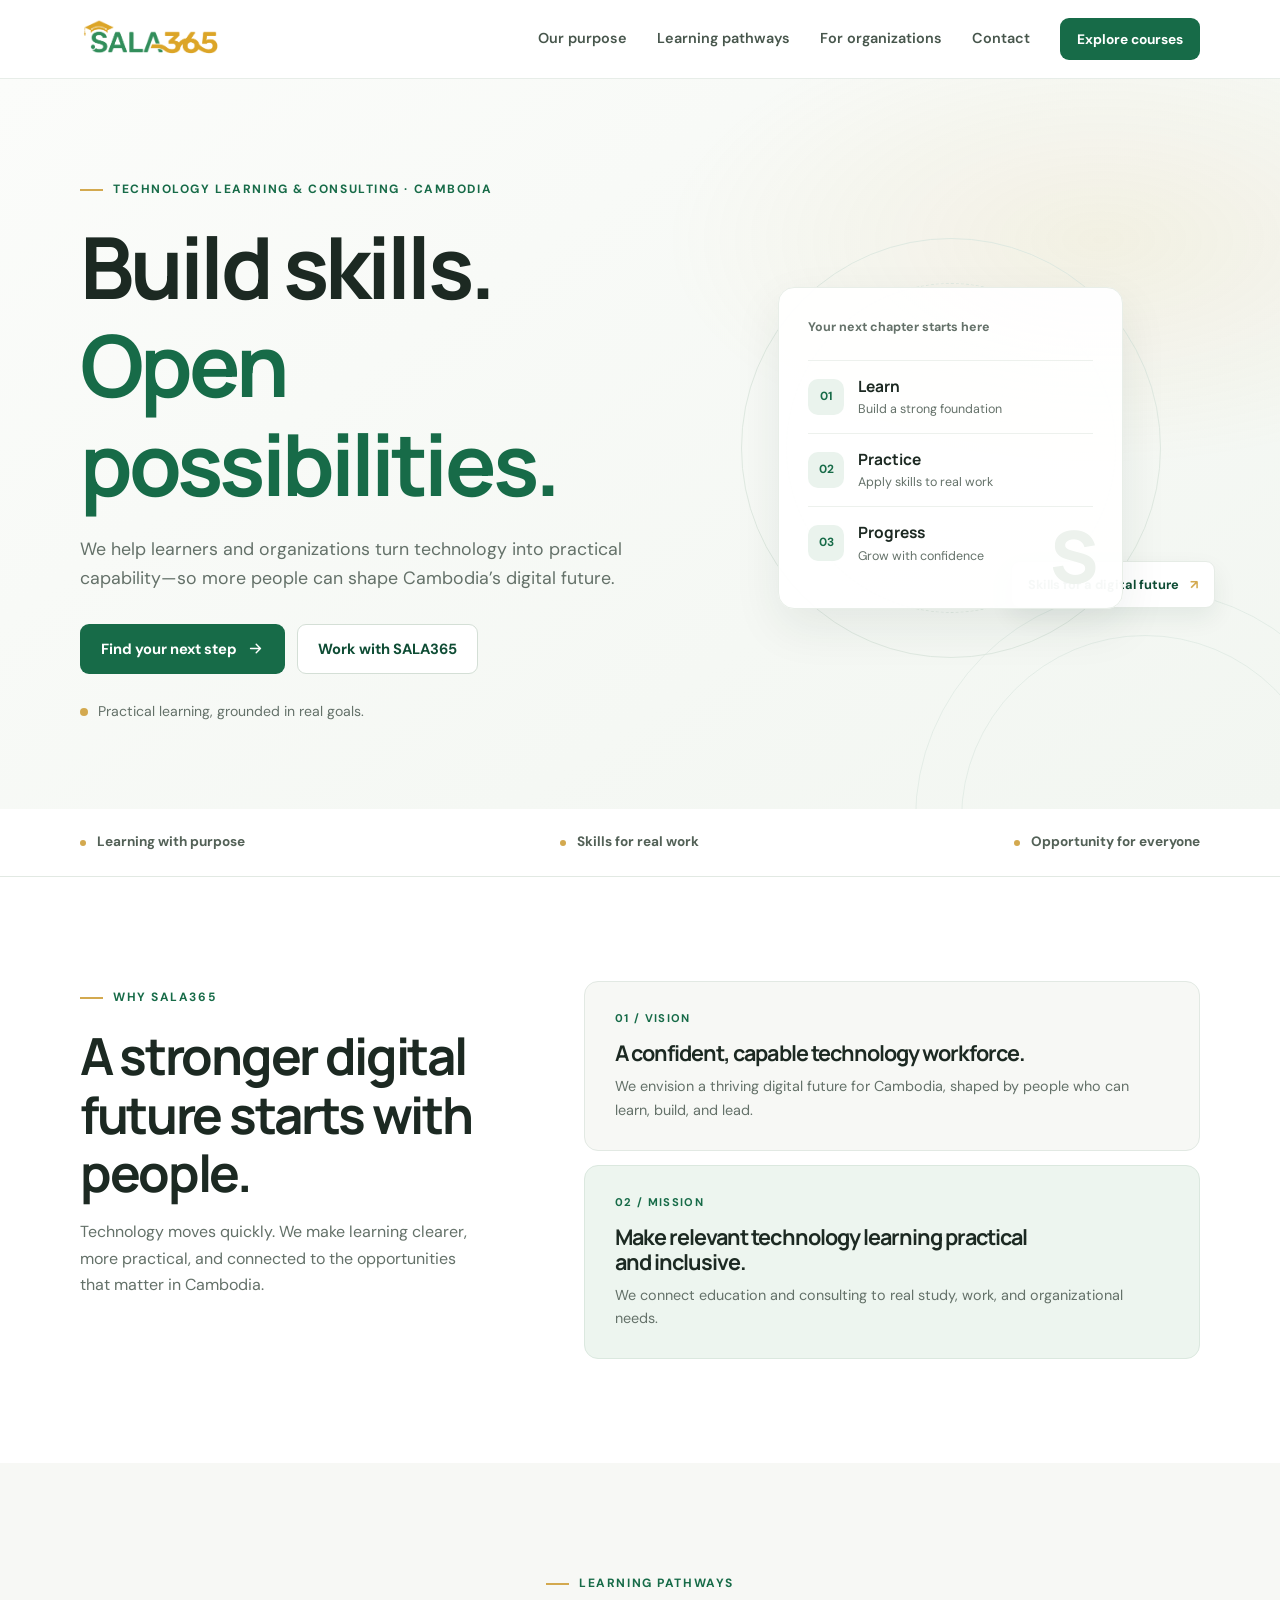
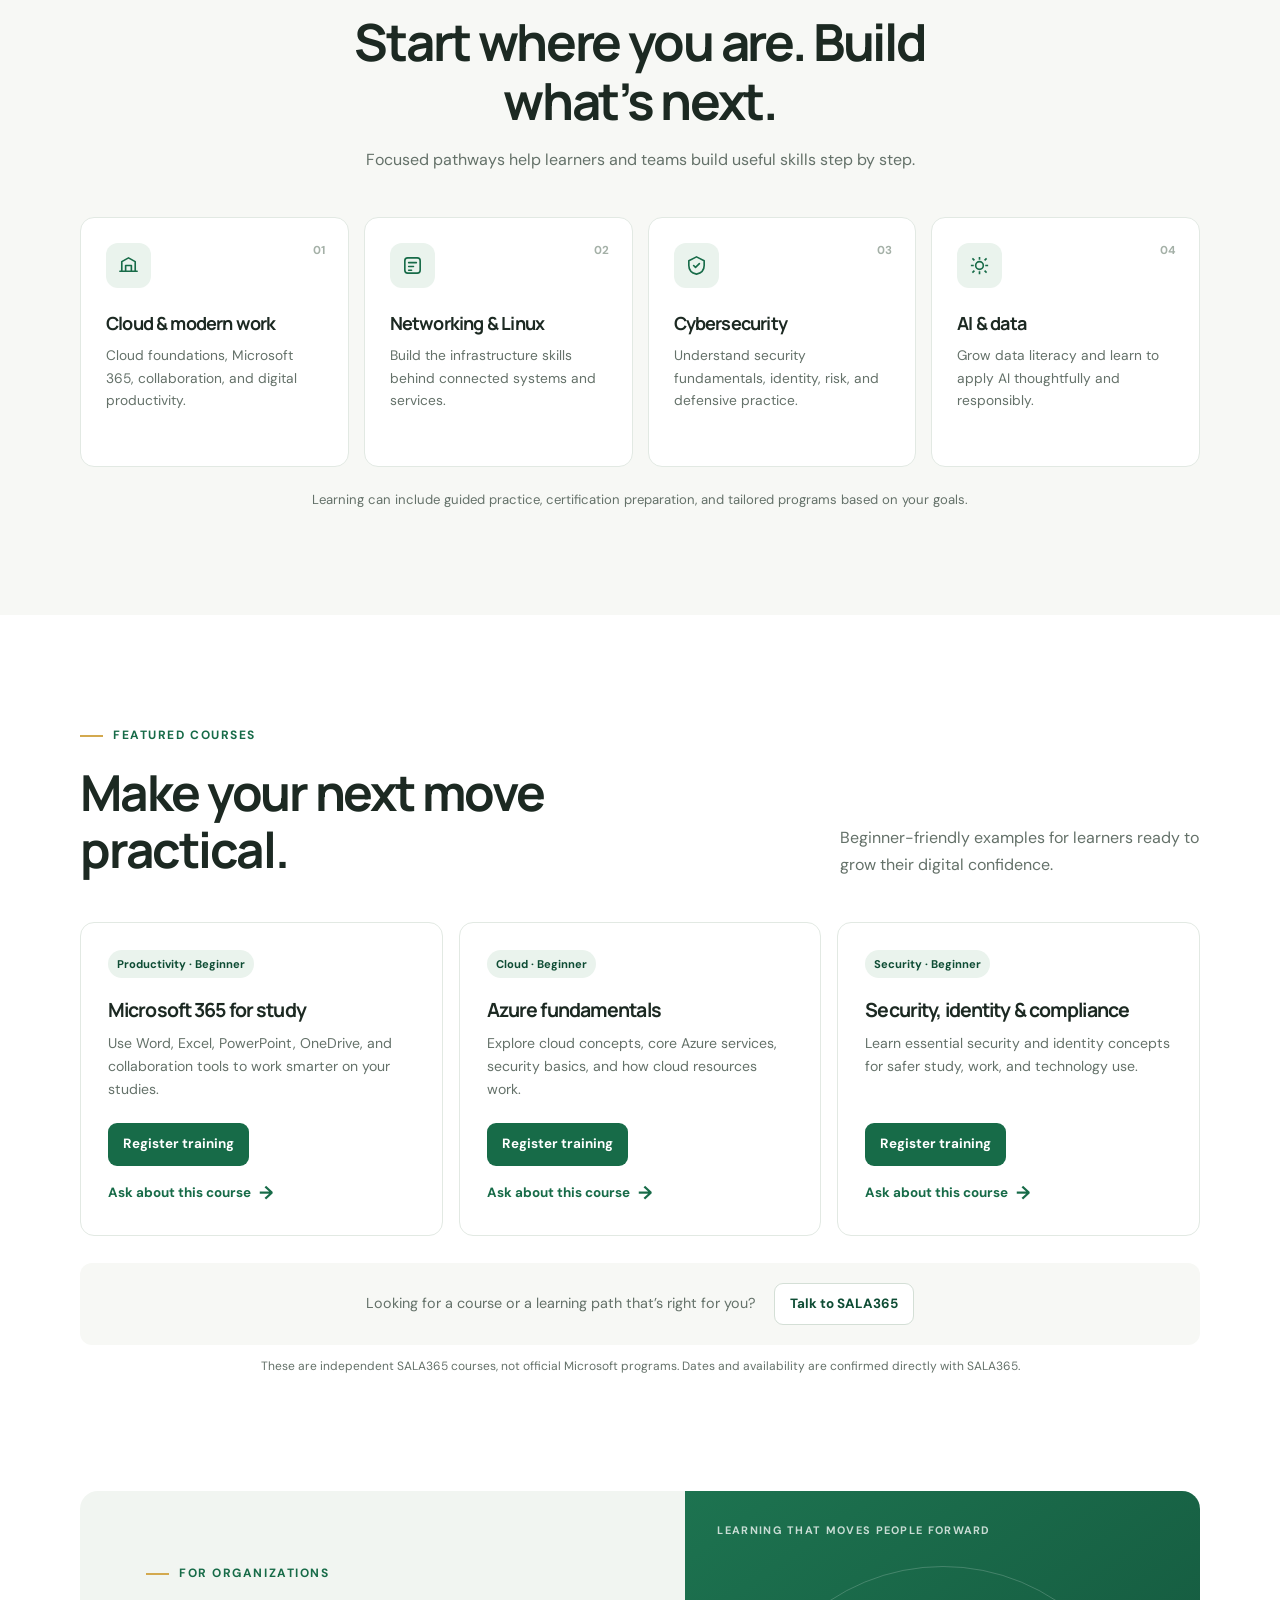
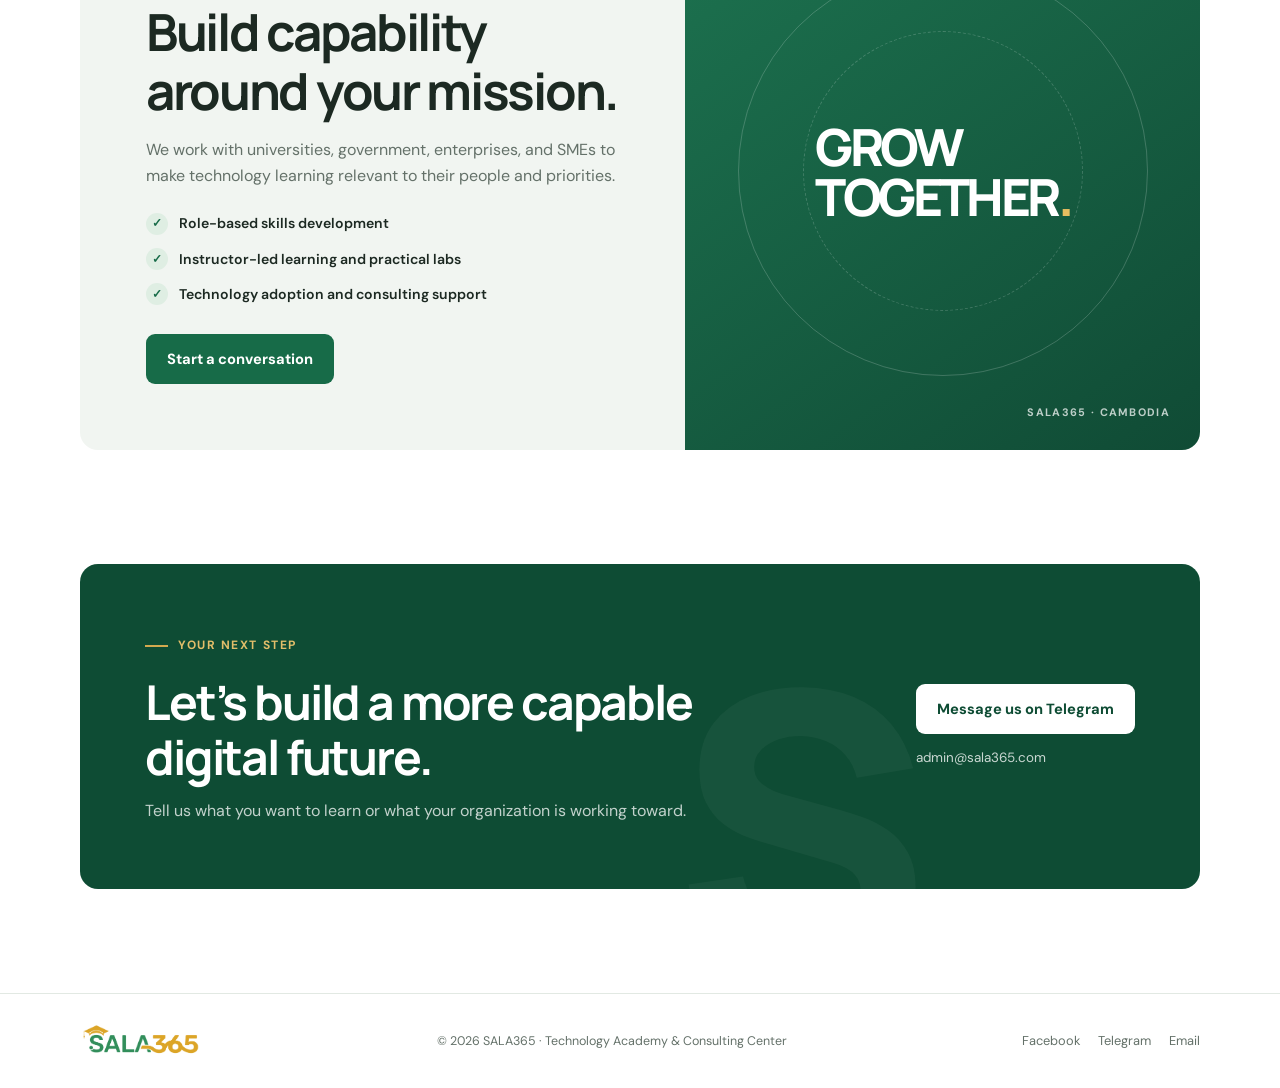
==== commit 24d5c7b2: "Redesign SALA365 as a single-page site Remove the content manager and simplify the public site aroun" ====
--- a/index.html
+++ b/index.html
@@ -1,1019 +1,232 @@
-<!doctype html>
-<html lang="en">
-<head>
-  <meta charset="utf-8">
-  <meta name="viewport" content="width=device-width, initial-scale=1">
-  <meta name="theme-color" content="#ffffff">
-  <meta name="description" content="SALA365 is a technology academy and consulting center building practical skills in cloud, networking, cybersecurity, AI, and modern workplace technologies in Cambodia.">
-  <title>SALA365 | Technology Academy &amp; Consulting</title>
-  <link rel="preconnect" href="https://fonts.googleapis.com">
-  <link rel="preconnect" href="https://fonts.gstatic.com" crossorigin>
-  <link href="https://fonts.googleapis.com/css2?family=Ubuntu:wght@400;500;700&display=swap" rel="stylesheet">
-  <style>
-    :root {
-      color-scheme: light;
-      --green: #16784a;
-      --green-dark: #105b38;
-      --green-pale: #edf6f0;
-      --gold: #c99a2e;
-      --ink: #17231d;
-      --muted: #59665f;
-      --line: #e5ebe7;
-      --surface: #f7f9f7;
-      --white: #fff;
-      --radius: 18px;
-      --shadow: 0 18px 50px rgba(24, 54, 37, .08);
-    }
-
-    * { box-sizing: border-box; }
-    html { scroll-behavior: smooth; scroll-padding-top: 88px; }
-    body {
-      margin: 0;
-      background: var(--white);
-      color: var(--ink);
-      font-family: "Ubuntu", sans-serif;
-      line-height: 1.6;
-      -webkit-font-smoothing: antialiased;
-    }
-    a { color: inherit; }
-    button { font: inherit; }
-    img { max-width: 100%; }
-    .container { width: min(1120px, calc(100% - 40px)); margin-inline: auto; }
-    .eyebrow {
-      display: inline-flex;
-      align-items: center;
-      gap: 9px;
-      margin: 0 0 16px;
-      color: var(--green);
-      font-size: .76rem;
-      font-weight: 700;
-      letter-spacing: .12em;
-      text-transform: uppercase;
-    }
-    .eyebrow::before {
-      width: 22px;
-      height: 2px;
-      background: var(--gold);
-      content: "";
-    }
-    h1, h2, h3, p { margin-top: 0; }
-    h1, h2, h3 {
-      font-family: "Ubuntu", sans-serif;
-      letter-spacing: -.035em;
-      line-height: 1.15;
-    }
-    h1 { font-size: clamp(2.55rem, 6vw, 4.5rem); }
-    h2 { font-size: clamp(2rem, 4vw, 3rem); }
-    h3 { font-size: 1.2rem; }
-    .section { padding: 88px 0; }
-    .section-heading { max-width: 650px; margin: 0 auto 44px; text-align: center; }
-    .section-heading p { margin-bottom: 0; color: var(--muted); font-size: 1.05rem; }
-    .button {
-      display: inline-flex;
-      min-height: 48px;
-      align-items: center;
-      justify-content: center;
-      gap: 10px;
-      padding: 12px 20px;
-      border: 1px solid transparent;
-      border-radius: 8px;
-      background: var(--green);
-      color: var(--white);
-      font-weight: 700;
-      text-decoration: none;
-      transition: background .2s ease, transform .2s ease, border-color .2s ease;
-    }
-    .button:hover { transform: translateY(-2px); background: var(--green-dark); }
-    .button:focus-visible, a:focus-visible, button:focus-visible {
-      outline: 3px solid rgba(201, 154, 46, .75);
-      outline-offset: 3px;
-    }
-    .button-secondary {
-      border-color: #cbd8cf;
-      background: var(--white);
-      color: var(--green-dark);
-    }
-    .button-secondary:hover { border-color: var(--green); background: var(--green-pale); }
-    .arrow { width: 17px; height: 17px; flex: none; }
-
-    /* Navigation */
-    .site-header {
-      position: sticky;
-      z-index: 20;
-      top: 0;
-      border-bottom: 1px solid rgba(229, 235, 231, .85);
-      background: rgba(255, 255, 255, .94);
-      backdrop-filter: blur(14px);
-    }
-    .nav {
-      display: flex;
-      min-height: 76px;
-      align-items: center;
-      justify-content: space-between;
-      gap: 24px;
-    }
-    .brand { display: inline-flex; align-items: center; text-decoration: none; }
-    .brand img { display: block; width: 145px; height: auto; }
-    .nav-links { display: flex; align-items: center; gap: 30px; }
-    .nav-links a {
-      color: #36453c;
-      font-size: .92rem;
-      font-weight: 600;
-      text-decoration: none;
-    }
-    .nav-links a:hover { color: var(--green); }
-    .nav-cta { min-height: 42px; padding: 9px 16px; font-size: .9rem; }
-    .menu-toggle {
-      display: none;
-      width: 44px;
-      height: 44px;
-      align-items: center;
-      justify-content: center;
-      border: 1px solid var(--line);
-      border-radius: 8px;
-      background: var(--white);
-      color: var(--ink);
-      cursor: pointer;
-    }
-    .menu-toggle svg { width: 22px; height: 22px; }
-
-    /* Hero */
-    .hero {
-      position: relative;
-      overflow: hidden;
-      padding: 88px 0 82px;
-      background:
-        radial-gradient(ellipse at 86% 20%, rgba(201, 154, 46, .09), transparent 30%),
-        radial-gradient(ellipse at 78% 85%, rgba(22, 120, 74, .08), transparent 34%),
-        linear-gradient(180deg, #fff 0%, #fbfcfb 100%);
-    }
-    .hero-grid { display: grid; align-items: center; gap: 50px; grid-template-columns: 1.1fr .9fr; }
-    .hero-copy { max-width: 640px; }
-    .hero h1 { margin-bottom: 22px; }
-    .hero h1 span { color: var(--green); }
-    .hero-copy > p:not(.eyebrow) { max-width: 570px; margin-bottom: 28px; color: var(--muted); font-size: 1.12rem; }
-    .hero-actions { display: flex; flex-wrap: wrap; gap: 12px; }
-    .hero-note { display: flex; align-items: center; gap: 10px; margin: 25px 0 0; color: var(--muted); font-size: .88rem; }
-    .check-mark {
-      display: inline-grid;
-      width: 22px;
-      height: 22px;
-      flex: none;
-      place-items: center;
-      border-radius: 50%;
-      background: var(--green-pale);
-      color: var(--green);
-      font-size: .8rem;
-      font-weight: 800;
-    }
-    .hero-visual {
-      position: relative;
-      min-height: 390px;
-      display: grid;
-      place-items: center;
-    }
-    .visual-orbit {
-      position: absolute;
-      width: min(390px, 90%);
-      aspect-ratio: 1;
-      border: 1px solid #e7eee9;
-      border-radius: 50%;
-    }
-    .visual-orbit::before, .visual-orbit::after {
-      position: absolute;
-      border: 1px solid #edf1ed;
-      border-radius: 50%;
-      content: "";
-    }
-    .visual-orbit::before { inset: 30px; }
-    .visual-orbit::after { inset: 62px; }
-    .learning-card {
-      position: relative;
-      z-index: 1;
-      width: min(340px, 85%);
-      padding: 28px;
-      border: 1px solid #edf0ed;
-      border-radius: 16px;
-      background: rgba(255, 255, 255, .95);
-      box-shadow: var(--shadow);
-    }
-    .learning-card-top { display: flex; align-items: center; justify-content: space-between; margin-bottom: 25px; }
-    .learning-label { color: var(--muted); font-size: .8rem; font-weight: 600; }
-    .brand-mark { display: grid; width: 40px; height: 40px; place-items: center; border-radius: 10px; background: var(--green-pale); color: var(--green); }
-    .brand-mark svg { width: 21px; height: 21px; }
-    .learning-card h2 { margin-bottom: 7px; font-size: 1.55rem; }
-    .learning-card > p { margin-bottom: 24px; color: var(--muted); font-size: .9rem; }
-    .progress-label { display: flex; justify-content: space-between; margin-bottom: 8px; color: var(--muted); font-size: .76rem; }
-    .progress-track { height: 7px; overflow: hidden; border-radius: 9px; background: #e9eee9; }
-    .progress-value { width: 72%; height: 100%; border-radius: inherit; background: linear-gradient(90deg, var(--green), #55a675); }
-    .floating-tag {
-      position: absolute;
-      z-index: 2;
-      display: flex;
-      align-items: center;
-      gap: 9px;
-      padding: 12px 15px;
-      border: 1px solid #edf0ed;
-      border-radius: 11px;
-      background: var(--white);
-      box-shadow: 0 10px 28px rgba(24, 54, 37, .08);
-      font-size: .82rem;
-      font-weight: 700;
-    }
-    .floating-tag .check-mark { width: 25px; height: 25px; }
-    .tag-one { top: 12%; right: 0; }
-    .tag-two { bottom: 12%; left: 0; }
-    .gold-dot { width: 9px; height: 9px; border-radius: 50%; background: var(--gold); }
-
-    /* Trust */
-    .trust { padding: 32px 0; border-top: 1px solid var(--line); border-bottom: 1px solid var(--line); }
-    .trust-row { display: grid; grid-template-columns: repeat(3, 1fr); gap: 20px; }
-    .trust-item { display: flex; align-items: center; justify-content: center; gap: 12px; color: #35443b; font-weight: 700; }
-    .trust-icon { display: grid; width: 38px; height: 38px; flex: none; place-items: center; border-radius: 10px; background: var(--green-pale); color: var(--green); }
-    .trust-icon svg { width: 19px; height: 19px; }
-
-    /* Training categories */
-    .categories-grid { display: grid; grid-template-columns: repeat(3, 1fr); gap: 18px; }
-    .category-card {
-      padding: 26px;
-      border: 1px solid var(--line);
-      border-radius: var(--radius);
-      background: var(--white);
-      transition: transform .2s ease, box-shadow .2s ease, border-color .2s ease;
-    }
-    .category-card:hover { transform: translateY(-4px); border-color: #c9ddcf; box-shadow: var(--shadow); }
-    .category-icon { display: grid; width: 48px; height: 48px; margin-bottom: 22px; place-items: center; border-radius: 13px; background: var(--green-pale); color: var(--green); }
-    .category-icon.gold { background: #fbf5e8; color: #9c741b; }
-    .category-icon svg { width: 24px; height: 24px; }
-    .category-card h3 { margin-bottom: 9px; }
-    .category-card p { margin-bottom: 0; color: var(--muted); font-size: .93rem; }
-
-    /* Certification paths */
-    .paths { background: var(--surface); }
-    .paths-grid { display: grid; grid-template-columns: repeat(3, 1fr); gap: 18px; }
-    .path-card { padding: 28px; border: 1px solid var(--line); border-radius: var(--radius); background: var(--white); }
-    .path-level { display: inline-block; margin-bottom: 16px; padding: 5px 10px; border-radius: 99px; background: var(--green-pale); color: var(--green-dark); font-size: .73rem; font-weight: 700; letter-spacing: .05em; text-transform: uppercase; }
-    .path-card h3 { margin-bottom: 10px; }
-    .path-card p { min-height: 52px; margin-bottom: 18px; color: var(--muted); font-size: .9rem; }
-    .path-exams { display: flex; flex-wrap: wrap; gap: 8px; }
-    .path-exams span { padding: 6px 9px; border: 1px solid var(--line); border-radius: 6px; color: #435148; font-size: .76rem; font-weight: 700; }
-
-    /* Student learning */
-    .students { background: var(--surface); }
-    .student-courses-grid { display: grid; grid-template-columns: repeat(3, 1fr); gap: 18px; }
-    .student-course {
-      display: flex;
-      flex-direction: column;
-      padding: 26px;
-      border: 1px solid var(--line);
-      border-radius: var(--radius);
-      background: var(--white);
-    }
-    .student-course-top { display: flex; align-items: center; justify-content: space-between; gap: 12px; margin-bottom: 18px; }
-    .student-course-top .path-level { margin: 0; }
-    .student-course-code { color: var(--muted); font-size: .76rem; font-weight: 700; }
-    .student-course h3 { margin-bottom: 9px; }
-    .student-course > p { margin-bottom: 18px; color: var(--muted); font-size: .91rem; }
-    .course-outline-title { margin: 0 0 10px; font-size: .86rem; font-weight: 700; }
-    .course-outline { display: grid; gap: 8px; margin: 0 0 22px; padding-left: 20px; color: var(--muted); font-size: .86rem; }
-    .student-course-actions { display: flex; flex-wrap: wrap; gap: 10px; margin-top: auto; }
-    .student-register {
-      display: grid;
-      grid-template-columns: 1fr auto;
-      align-items: center;
-      gap: 28px;
-      margin-top: 28px;
-      padding: clamp(24px, 4vw, 36px);
-      border: 1px solid #e1ebe3;
-      border-radius: 18px;
-      background: #f2f7f3;
-    }
-    .student-register h3 { margin-bottom: 8px; }
-    .student-register p { max-width: 650px; margin-bottom: 0; color: var(--muted); font-size: .92rem; }
-    /* Corporate training */
-    .corporate-panel {
-      display: grid;
-      overflow: hidden;
-      grid-template-columns: 1fr 1fr;
-      border-radius: 22px;
-      background: #f2f7f3;
-    }
-    .corporate-copy { padding: clamp(28px, 6vw, 58px); }
-    .corporate-copy h2 { margin-bottom: 16px; }
-    .corporate-copy > p:not(.eyebrow) { margin-bottom: 25px; color: var(--muted); }
-    .corporate-features { display: grid; gap: 13px; margin: 0 0 28px; padding: 0; list-style: none; }
-    .corporate-features li { display: flex; align-items: flex-start; gap: 10px; color: #36453c; font-weight: 600; }
-    .corporate-art {
-      position: relative;
-      display: grid;
-      min-height: 340px;
-      place-items: center;
-      overflow: hidden;
-      background: linear-gradient(145deg, #176f45, #105b38);
-    }
-    .corporate-art::before, .corporate-art::after {
-      position: absolute;
-      width: 290px;
-      height: 290px;
-      border: 1px solid rgba(255, 255, 255, .15);
-      border-radius: 50%;
-      content: "";
-    }
-    .corporate-art::before { transform: translate(-28px, 20px); }
-    .corporate-art::after { width: 210px; height: 210px; transform: translate(-28px, 20px); }
-    .team-card {
-      position: relative;
-      z-index: 1;
-      width: min(290px, 82%);
-      padding: 24px;
-      border: 1px solid rgba(255, 255, 255, .28);
-      border-radius: 15px;
-      background: rgba(255, 255, 255, .95);
-      box-shadow: 0 20px 50px rgba(0, 0, 0, .15);
-    }
-    .team-card .eyebrow { margin-bottom: 12px; font-size: .68rem; }
-    .team-card h3 { margin-bottom: 18px; font-size: 1.25rem; }
-    .team-row { display: flex; align-items: center; gap: 11px; padding: 11px 0; border-top: 1px solid var(--line); font-size: .84rem; font-weight: 600; }
-    .team-row span:first-child { display: grid; width: 30px; height: 30px; place-items: center; border-radius: 8px; background: var(--green-pale); color: var(--green); }
-
-    /* Contact */
-    .contact-section { padding-top: 84px; }
-    .contact-card {
-      display: flex;
-      align-items: center;
-      justify-content: space-between;
-      gap: 28px;
-      padding: clamp(28px, 5vw, 48px);
-      border: 1px solid #e8eee9;
-      border-radius: 20px;
-      background: linear-gradient(110deg, #f7faf7, #fff);
-    }
-    .contact-card h2 { margin-bottom: 10px; font-size: clamp(1.8rem, 4vw, 2.5rem); }
-    .contact-card p { max-width: 570px; margin-bottom: 0; color: var(--muted); }
-
-    /* Footer */
-    .site-footer { margin-top: 88px; padding: 32px 0; border-top: 1px solid var(--line); }
-    .footer-row { display: flex; align-items: center; justify-content: space-between; gap: 20px; }
-    .footer-brand img { width: 125px; }
-    .footer-note { margin: 0; color: var(--muted); font-size: .84rem; }
-    .footer-links { display: flex; gap: 18px; }
-    .footer-links a { color: var(--muted); font-size: .84rem; text-decoration: none; }
-    .footer-links a:hover { color: var(--green); }
-
-    @media (max-width: 860px) {
-      .nav-links { gap: 18px; }
-      .hero-grid { gap: 25px; grid-template-columns: 1fr  .85fr; }
-      .hero-visual { min-height: 340px; }
-      .categories-grid, .paths-grid, .student-courses-grid { grid-template-columns: repeat(2, 1fr); }
-      .category-card:last-child, .path-card:last-child, .student-course:last-child { grid-column: span 2; }
-      .student-register { grid-template-columns: 1fr; }
-    }
-    @media (max-width: 960px) {
-      .nav { min-height: 68px; }
-      .brand img { width: 128px; }
-      .menu-toggle { display: inline-flex; }
-      .nav-links {
-        position: absolute;
-        top: calc(100% + 1px);
-        right: 0;
-        left: 0;
-        display: none;
-        align-items: stretch;
-        gap: 0;
-        padding: 10px 16px 18px;
-        border-bottom: 1px solid var(--line);
-        background: var(--white);
-      }
-      .nav-links.is-open { display: flex; flex-direction: column; }
-      .nav-links a:not(.button) { padding: 12px 4px; border-bottom: 1px solid #f0f3f0; }
-      .nav-links .nav-cta { margin-top: 12px; }
-    }
-    @media (max-width: 680px) {
-      html { scroll-padding-top: 72px; }
-      .container { width: min(100% - 32px, 520px); }
-      .section { padding: 66px 0; }
-      .nav { min-height: 68px; }
-      .brand img { width: 128px; }
-      .menu-toggle { display: inline-flex; }
-      .nav-links {
-        position: absolute;
-        top: calc(100% + 1px);
-        right: 0;
-        left: 0;
-        display: none;
-        align-items: stretch;
-        gap: 0;
-        padding: 10px 16px 18px;
-        border-bottom: 1px solid var(--line);
-        background: var(--white);
-      }
-      .nav-links.is-open { display: flex; flex-direction: column; }
-      .nav-links a:not(.button) { padding: 12px 4px; border-bottom: 1px solid #f0f3f0; }
-      .nav-links .nav-cta { margin-top: 12px; }
-      .hero { padding: 64px 0 45px; }
-      .hero-grid { grid-template-columns: 1fr; }
-      .hero-copy { text-align: center; }
-      .hero-copy > p:not(.eyebrow) { margin-inline: auto; }
-      .hero-actions, .hero-note { justify-content: center; }
-      .hero-visual { min-height: 330px; }
-      .tag-one { right: 2%; }
-      .tag-two { left: 2%; }
-      .trust-row { grid-template-columns: 1fr; gap: 16px; }
-      .trust-item { justify-content: flex-start; }
-      .categories-grid, .paths-grid, .student-courses-grid { grid-template-columns: 1fr; }
-      .category-card:last-child, .path-card:last-child, .student-course:last-child { grid-column: auto; }
-      .path-card p { min-height: 0; }
-      .corporate-panel { grid-template-columns: 1fr; }
-      .corporate-art { min-height: 300px; }
-      .contact-card { align-items: flex-start; flex-direction: column; }
-      .footer-row { align-items: flex-start; flex-direction: column; }
-    }
-    @media (prefers-reduced-motion: reduce) {
-      *, *::before, *::after { scroll-behavior: auto !important; transition-duration: .01ms !important; }
-    }
-    /* Academy homepage */
-    .section-heading.align-left { margin-inline: 0; text-align: left; }
-    .section-heading.align-left > p:last-child { max-width: 680px; }
-    .section-soft { background: var(--surface); }
-    .hero { padding-block: 92px; }
-    .hero h1 { max-width: 700px; }
-    .hero h1 span { color: var(--green); }
-    .hero-visual { min-height: 430px; }
-    .learning-card { border-top: 4px solid var(--gold); }
-    .learning-card h2 { font-size: 1.65rem; }
-    .hero-stat-list { display: grid; grid-template-columns: 1fr 1fr; gap: 12px; margin-top: 22px; }
-    .hero-stat { padding: 14px; border: 1px solid var(--line); border-radius: 12px; background: var(--white); }
-    .hero-stat strong { display: block; color: var(--green); font-size: 1.1rem; }
-    .hero-stat span { color: var(--muted); font-size: .78rem; }
-    .vision-grid, .ecosystem-grid, .training-grid, .roadmap-grid, .partner-grid, .service-grid, .pricing-grid {
-      display: grid; gap: 18px;
-    }
-    .vision-grid { grid-template-columns: 1fr 1fr; }
-    .vision-card, .ecosystem-card, .roadmap-card, .partner-card, .service-card, .price-card {
-      padding: 26px; border: 1px solid var(--line); border-radius: var(--radius); background: var(--white);
-    }
-    .vision-card { border-top: 3px solid var(--green); }
-    .vision-card:nth-child(2) { border-top-color: var(--gold); }
-    .vision-card h3, .ecosystem-card h3, .roadmap-card h3, .partner-card h3, .service-card h3, .price-card h3 { margin-bottom: 10px; }
-    .vision-card p, .ecosystem-card p, .roadmap-card p, .partner-card p, .service-card p, .price-card p { margin: 0; color: var(--muted); font-size: .92rem; }
-    .ecosystem-grid { grid-template-columns: repeat(3, 1fr); }
-    .ecosystem-card { position: relative; overflow: hidden; min-height: 195px; }
-    .ecosystem-card::after { position: absolute; right: -24px; bottom: -38px; width: 110px; height: 110px; border: 1px solid #e8efe9; border-radius: 50%; content: ""; }
-    .ecosystem-kicker { display: block; margin-bottom: 16px; color: var(--green); font-size: .72rem; font-weight: 700; letter-spacing: .1em; text-transform: uppercase; }
-    .ecosystem-card:nth-child(3n + 2) .ecosystem-kicker { color: #94701e; }
-    .ecosystem-note { margin: 20px 0 0; color: var(--muted); font-size: .8rem; }
-    .audience-strip { display: flex; flex-wrap: wrap; justify-content: center; gap: 10px; margin-top: 34px; }
-    .audience-strip span, .path-exams span { padding: 8px 12px; border: 1px solid var(--line); border-radius: 99px; background: var(--white); color: var(--ink); font-size: .82rem; font-weight: 600; }
-    .training-grid { grid-template-columns: repeat(3, 1fr); }
-    .training-grid .category-card { min-height: 210px; }
-    .path-card { box-shadow: 0 8px 24px rgba(24, 54, 37, .035); }
-    .path-card p { min-height: 72px; }
-    .roadmap-grid { grid-template-columns: repeat(4, 1fr); }
-    .roadmap-card { position: relative; padding-top: 32px; }
-    .roadmap-step { display: inline-flex; margin-bottom: 18px; padding: 6px 10px; border-radius: 99px; background: var(--green-pale); color: var(--green-dark); font-size: .75rem; font-weight: 700; }
-    .roadmap-card:nth-child(even) .roadmap-step { background: #fbf5e8; color: #86651b; }
-    .roadmap-card p { margin-bottom: 14px; }
-    .roadmap-card ul, .service-card ul { display: grid; gap: 7px; margin: 0; padding-left: 18px; color: var(--muted); font-size: .84rem; }
-    .partner-panel { display: grid; grid-template-columns: .9fr 1.1fr; gap: 35px; align-items: center; padding: clamp(26px, 5vw, 48px); border-radius: 20px; background: var(--surface); }
-    .partner-panel h2 { margin-bottom: 14px; }
-    .partner-panel > div > p:not(.eyebrow) { color: var(--muted); }
-    .partner-grid { grid-template-columns: 1fr 1fr; }
-    .partner-card { padding: 20px; }
-    .partner-card h3 { font-size: 1rem; }
-    .service-grid { grid-template-columns: repeat(3, 1fr); }
-    .service-card { min-height: 180px; }
-    .pricing-grid { grid-template-columns: repeat(3, 1fr); }
-    .price-card { display: flex; flex-direction: column; min-height: 265px; }
-    .price-card.featured { border: 2px solid var(--green); box-shadow: var(--shadow); }
-    .price-card .path-level { align-self: flex-start; }
-    .price-card .button { align-self: flex-start; margin-top: auto; }
-    .price-card p { margin-bottom: 22px; }
-    .pricing-note { margin: 22px 0 0; color: var(--muted); font-size: .85rem; text-align: center; }
-    .registration-flow { display: grid; grid-template-columns: repeat(5, 1fr); gap: 0; margin: 0; padding: 0; list-style: none; }
-    .registration-flow li { position: relative; padding: 0 20px; text-align: center; }
-    .registration-flow li:not(:last-child)::after { position: absolute; top: 24px; left: calc(50% + 28px); width: calc(100% - 56px); height: 1px; background: #d7e3da; content: ""; }
-    .flow-number { position: relative; z-index: 1; display: grid; width: 48px; height: 48px; margin: 0 auto 15px; place-items: center; border: 1px solid #cfe0d4; border-radius: 50%; background: var(--white); color: var(--green); font-weight: 700; }
-    .registration-flow h3 { margin-bottom: 6px; font-size: 1rem; }
-    .registration-flow p { margin: 0; color: var(--muted); font-size: .82rem; }
-    .flow-bot-menu { display: flex; flex-wrap: wrap; justify-content: center; gap: 10px; margin-top: 28px; }
-    .flow-bot-menu span { padding: 9px 13px; border: 1px solid var(--line); border-radius: 9px; background: var(--white); font-size: .85rem; font-weight: 600; }
-    .contact-details { display: flex; flex-wrap: wrap; gap: 18px 28px; margin-top: 18px; }
-    .contact-details a { color: var(--green-dark); font-weight: 700; text-decoration-thickness: 1px; text-underline-offset: 3px; }
-    .contact-card { align-items: flex-start; }
-    .contact-card > div { max-width: 700px; }
-    @media (max-width: 860px) {
-      .ecosystem-grid, .training-grid, .roadmap-grid, .service-grid, .pricing-grid { grid-template-columns: repeat(2, 1fr); }
-      .partner-panel { grid-template-columns: 1fr; }
-      .registration-flow { grid-template-columns: repeat(2, 1fr); gap: 28px 0; }
-      .registration-flow li::after { display: none; }
-    }
-    @media (max-width: 680px) {
-      .hero { padding: 62px 0 40px; }
-      .hero-copy { text-align: left; }
-      .hero-copy > p:not(.eyebrow) { margin-inline: 0; }
-      .hero-actions, .hero-note { justify-content: flex-start; }
-      .hero-visual { min-height: 310px; }
-      .vision-grid, .ecosystem-grid, .training-grid, .roadmap-grid, .partner-grid, .service-grid, .pricing-grid { grid-template-columns: 1fr; }
-      .registration-flow { grid-template-columns: 1fr; gap: 22px; }
-      .registration-flow li { display: grid; grid-template-columns: 48px 1fr; gap: 0 14px; align-items: center; padding: 0; text-align: left; }
-      .flow-number { grid-row: span 2; margin: 0; }
-      .registration-flow li:not(:last-child)::after { display: block; top: 55px; left: 23px; width: 1px; height: 18px; }
-      .registration-flow h3 { align-self: end; }
-      .registration-flow p { align-self: start; }
-      .contact-details { flex-direction: column; gap: 8px; }
-    }
-  </style>
-  <link rel="stylesheet" href="/style.css?v=4">
-</head>
-<body>
-  <header class="site-header">
-    <div class="container nav">
-      <a class="brand" href="#home" aria-label="SALA365 home">
-        <img src="logo.png" alt="SALA365">
-      </a>
-
-      <button class="menu-toggle" type="button" aria-label="Open navigation menu" aria-expanded="false" aria-controls="primary-navigation">
-        <svg viewBox="0 0 24 24" fill="none" stroke="currentColor" stroke-width="1.8" aria-hidden="true">
-          <path d="M4 7h16M4 12h16M4 17h16" stroke-linecap="round"></path>
-        </svg>
-      </button>
-
-      <nav class="nav-links" id="primary-navigation" aria-label="Main navigation">
-        <a href="#home">Home</a>
-        <a href="#training">Training</a>
-        <a href="#pricing">Pricing</a>
-        <a href="#roadmap">Roadmap</a>
-        <a href="#about">About</a>
-        <a href="#contact">Contact</a>
-        <a class="button nav-cta" href="#registration">Get started</a>
-      </nav>
-    </div>
-  </header>
-
-  <main>
-    <section class="hero" id="home">
-      <div class="container hero-grid">
-        <div class="hero-copy">
-          <p class="eyebrow">Technology Academy &amp; Consulting Center</p>
-          <h1>Build the skills to <span>shape what’s next.</span></h1>
-          <p>
-            From networking and cloud to cybersecurity and AI, SALA365 helps
-            Cambodia’s learners and organizations turn technology into real-world capability.
-          </p>
-          <div class="hero-actions">
-            <a class="button" href="#training">
-              Explore learning pathways
-              <svg class="arrow" viewBox="0 0 24 24" fill="none" stroke="currentColor" stroke-width="2" aria-hidden="true">
-                <path d="M5 12h14M13 6l6 6-6 6" stroke-linecap="round" stroke-linejoin="round"></path>
-              </svg>
-            </a>
-            <a class="button button-secondary" href="#corporate">Build team capability</a>
-          </div>
-          <p class="hero-note"><span class="check-mark" aria-hidden="true">✓</span> Practical learning. Industry-aligned pathways. Local impact.</p>
-          <div class="hero-stat-list" aria-label="SALA365 learning focus">
-            <div class="hero-stat"><strong>Learn</strong><span>Build practical foundations</span></div>
-            <div class="hero-stat"><strong>Apply</strong><span>Practice skills for real work</span></div>
-          </div>
-        </div>
-
-        <div class="hero-visual" aria-hidden="true">
-          <div class="visual-orbit"></div>
-          <div class="learning-card">
-            <div class="learning-card-top">
-              <span class="learning-label">Technology for every ambition</span>
-              <span class="brand-mark">
-                <svg viewBox="0 0 24 24" fill="none" stroke="currentColor" stroke-width="1.8">
-                  <path d="M4 19V9l8-5 8 5v10M9 19v-6h6v6M3 19h18" stroke-linecap="round" stroke-linejoin="round"></path>
-                </svg>
-              </span>
-            </div>
-            <h2>Learn. Practice. Progress.</h2>
-            <p>Choose a pathway that connects your goals to the skills employers need.</p>
-            <div class="progress-label"><span>Your next skill</span><span>Start today</span></div>
-            <div class="progress-track"><div class="progress-value"></div></div>
-          </div>
-          <div class="floating-tag tag-one"><span class="check-mark">✓</span> Career-connected learning</div>
-          <div class="floating-tag tag-two"><span class="gold-dot"></span> Cambodia-focused</div>
-        </div>
-      </div>
-    </section>
-
-    <section class="trust" aria-label="Our approach">
-      <div class="container trust-row">
-        <div class="trust-item">
-          <span class="trust-icon" aria-hidden="true">
-            <svg viewBox="0 0 24 24" fill="none" stroke="currentColor" stroke-width="1.8"><path d="M12 3 4 7v5c0 5 3.4 8 8 9 4.6-1 8-4 8-9V7l-8-4Z" stroke-linejoin="round"></path><path d="m9 12 2 2 4-4" stroke-linecap="round" stroke-linejoin="round"></path></svg>
-          </span>
-          Learning with purpose
-        </div>
-        <div class="trust-item">
-          <span class="trust-icon" aria-hidden="true">
-            <svg viewBox="0 0 24 24" fill="none" stroke="currentColor" stroke-width="1.8"><path d="M4 19V5m0 14h16M8 15l3-4 3 2 5-7" stroke-linecap="round" stroke-linejoin="round"></path></svg>
-          </span>
-          Skills for the real world
-        </div>
-        <div class="trust-item">
-          <span class="trust-icon" aria-hidden="true">
-            <svg viewBox="0 0 24 24" fill="none" stroke="currentColor" stroke-width="1.8"><circle cx="9" cy="8" r="3"></circle><path d="M3 20v-1a6 6 0 0 1 12 0v1M16 5.2a3 3 0 0 1 0 5.6M18 14a5 5 0 0 1 3 4.6V20" stroke-linecap="round"></path></svg>
-          </span>
-          Support for every learner
-        </div>
-      </div>
-    </section>
-
-    <section class="section section-soft" id="about">
-      <div class="container">
-        <div class="section-heading align-left">
-          <p class="eyebrow">About SALA365</p>
-          <h2>Technology education built for opportunity.</h2>
-          <p>We connect accessible learning with the practical capabilities people and organizations need to participate in a changing digital economy.</p>
-        </div>
-        <div class="vision-grid">
-          <article class="vision-card">
-            <h3>Our vision</h3>
-            <p>To help build a confident, capable technology workforce and a thriving digital future for Cambodia.</p>
-          </article>
-          <article class="vision-card">
-            <h3>Our mission</h3>
-            <p>To make relevant technology learning and consulting practical, inclusive, and connected to real study, work, and organizational needs.</p>
-          </article>
-        </div>
-      </div>
-    </section>
-
-    <section class="section" id="ecosystem">
-      <div class="container">
-        <div class="section-heading">
-          <p class="eyebrow">Technology ecosystem</p>
-          <h2>One academy. Many technology pathways.</h2>
-          <p>Explore foundational and advanced learning across the platforms and disciplines shaping modern work.</p>
-        </div>
-        <div class="ecosystem-grid">
-          <article class="ecosystem-card"><span class="ecosystem-kicker">Productivity · Cloud · Workplace</span><h3>Microsoft Technologies</h3><p>Microsoft 365, Azure, identity, security, and modern workplace skills.</p></article>
-          <article class="ecosystem-card"><span class="ecosystem-kicker">Networking · Infrastructure</span><h3>Cisco Networking Academy</h3><p>Explore networking foundations, routing, switching, and network operations through available Academy pathways.</p></article>
-          <article class="ecosystem-card"><span class="ecosystem-kicker">Linux · Automation · Containers</span><h3>Red Hat Academy</h3><p>Build Linux administration, automation, and open hybrid cloud foundations through available learning pathways.</p></article>
-          <article class="ecosystem-card"><span class="ecosystem-kicker">Defend · Respond · Govern</span><h3>Cybersecurity</h3><p>Security fundamentals, defensive practices, risk awareness, and incident readiness.</p></article>
-          <article class="ecosystem-card"><span class="ecosystem-kicker">Understand · Build · Apply</span><h3>Artificial intelligence</h3><p>AI literacy, responsible use, and practical ways to apply AI at work.</p></article>
-          <article class="ecosystem-card"><span class="ecosystem-kicker">Cloud foundations · Operations</span><h3>Cloud computing</h3><p>Core cloud concepts, architectures, operations, and career-ready fundamentals.</p></article>
-        </div>
-        <p class="ecosystem-note">Official academy status, course availability, and certification preparation depend on current provider requirements and local offerings. SALA365 does not imply official provider endorsement unless explicitly stated for a specific program.</p>
-      </div>
-    </section>
-
-    <section class="section" id="training">
-      <div class="container">
-        <div class="section-heading">
-          <p class="eyebrow">Training categories</p>
-          <h2>Learn what moves your goals forward.</h2>
-          <p>Choose a focused course, build a certification pathway, or shape a learning program for your organization.</p>
-        </div>
-
-        <div class="categories-grid">
-          <article class="category-card">
-            <div class="category-icon">
-              <svg viewBox="0 0 24 24" fill="none" stroke="currentColor" stroke-width="1.8" aria-hidden="true"><rect x="3" y="4" width="18" height="13" rx="2"></rect><path d="M8 21h8m-4-4v4M7 8h4m-4 4h8" stroke-linecap="round"></path></svg>
-            </div>
-            <h3>Digital productivity</h3>
-            <p>Build confidence with collaboration, workplace tools, digital workflows, and Microsoft 365.</p>
-          </article>
-
-          <article class="category-card">
-            <div class="category-icon gold">
-              <svg viewBox="0 0 24 24" fill="none" stroke="currentColor" stroke-width="1.8" aria-hidden="true"><path d="M12 3 4 7v5c0 5 3.4 8 8 9 4.6-1 8-4 8-9V7l-8-4Z" stroke-linejoin="round"></path><path d="M9 12h6m-3-3v6" stroke-linecap="round"></path></svg>
-            </div>
-            <h3>Cloud computing</h3>
-            <p>Understand cloud foundations, service models, core platforms, and operational practices.</p>
-          </article>
-
-          <article class="category-card">
-            <div class="category-icon">
-              <svg viewBox="0 0 24 24" fill="none" stroke="currentColor" stroke-width="1.8" aria-hidden="true"><rect x="4" y="4" width="16" height="16" rx="3"></rect><path d="M8 9h8M8 13h5M8 17h3" stroke-linecap="round"></path></svg>
-            </div>
-            <h3>Cybersecurity</h3>
-            <p>Learn security principles, identity protection, threat awareness, and defensive operations.</p>
-          </article>
-
-          <article class="category-card">
-            <div class="category-icon gold">
-              <svg viewBox="0 0 24 24" fill="none" stroke="currentColor" stroke-width="1.8" aria-hidden="true"><path d="M4 5h16v12H4zM8 21h8m-4-4v4M8 9h3m-3 4h8m-3-4h3" stroke-linecap="round" stroke-linejoin="round"></path></svg>
-            </div>
-            <h3>Artificial intelligence &amp; data</h3>
-            <p>Explore responsible AI, data literacy, reporting, and technology-enabled decision making.</p>
-          </article>
-
-          <article class="category-card">
-            <div class="category-icon">
-              <svg viewBox="0 0 24 24" fill="none" stroke="currentColor" stroke-width="1.8" aria-hidden="true"><rect x="3" y="4" width="18" height="13" rx="2"></rect><path d="M7 21h10m-5-4v4M8 9l-2 2 2 2m8-4 2 2-2 2m-4-3-1 2" stroke-linecap="round" stroke-linejoin="round"></path></svg>
-            </div>
-            <h3>Networking &amp; Linux</h3>
-            <p>Build infrastructure foundations in Cisco networking, Linux, systems, and technical support.</p>
-          </article>
-
-          <article class="category-card">
-            <div class="category-icon gold">
-              <svg viewBox="0 0 24 24" fill="none" stroke="currentColor" stroke-width="1.8" aria-hidden="true"><path d="M4 19V5m0 14h16M8 15l3-4 3 2 5-7" stroke-linecap="round" stroke-linejoin="round"></path><circle cx="19" cy="6" r="1"></circle></svg>
-            </div>
-            <h3>Workforce development</h3>
-            <p>Map skills to roles, develop practical capability, and support technology adoption at work.</p>
-          </article>
-        </div>
-        <div class="audience-strip" aria-label="Who we serve">
-          <span>University students</span><span>IT professionals</span><span>Government organizations</span><span>Enterprise teams</span><span>SMEs</span>
-        </div>
-      </div>
-    </section>
-
-    <section class="section updates-section" id="updates" hidden>
-      <div class="container">
-        <div class="section-heading">
-          <p class="eyebrow">From SALA365</p>
-          <h2>Fresh ideas and upcoming learning.</h2>
-          <p>Explore recent technology notes and find a course that fits your next step.</p>
-        </div>
-        <div class="updates-group" id="technology-updates" hidden>
-          <h3 class="updates-title">Technology</h3>
-          <div class="updates-grid" id="technology-list"></div>
-        </div>
-        <div class="updates-group" id="course-updates" hidden>
-          <h3 class="updates-title">Courses &amp; upcoming sessions</h3>
-          <div class="updates-grid" id="course-list"></div>
-        </div>
-      </div>
-    </section>
-
-    <section class="section paths" id="paths">
-      <div class="container">
-        <div class="section-heading">
-          <p class="eyebrow">Certification paths</p>
-          <h2>A clear route from learning to certification.</h2>
-          <p>Build from fundamentals to applied practice and exam preparation across technology disciplines.</p>
-        </div>
-
-        <div class="paths-grid">
-          <article class="path-card">
-            <span class="path-level">Start here</span>
-            <h3>Fundamentals</h3>
-            <p>Build shared technology vocabulary and confidence before choosing a specialist direction.</p>
-            <div class="path-exams"><span>Microsoft fundamentals</span><span>Networking basics</span><span>Linux essentials</span></div>
-          </article>
-
-          <article class="path-card">
-            <span class="path-level">Build expertise</span>
-            <h3>Cloud &amp; infrastructure</h3>
-            <p>Practice the skills needed to support networks, Linux systems, and cloud environments.</p>
-            <div class="path-exams"><span>Azure</span><span>Cisco networking</span><span>Red Hat Linux</span></div>
-          </article>
-
-          <article class="path-card">
-            <span class="path-level">Specialize</span>
-            <h3>Security &amp; emerging technology</h3>
-            <p>Specialize in defensive security, responsible AI, data, and modern workplace solutions.</p>
-            <div class="path-exams"><span>Cybersecurity</span><span>AI literacy</span><span>Cloud security</span></div>
-          </article>
-        </div>
-      </div>
-    </section>
-
-    <section class="section" id="roadmap">
-      <div class="container">
-        <div class="section-heading">
-          <p class="eyebrow">Strategic roadmap</p>
-          <h2>Grow capability in clear, practical stages.</h2>
-          <p>A focused direction for expanding access, deepening hands-on learning, and connecting education to opportunity.</p>
-        </div>
-        <div class="roadmap-grid">
-          <article class="roadmap-card"><span class="roadmap-step">01 · Foundation</span><h3>Access &amp; awareness</h3><p>Make high-demand technology pathways easier to discover and begin.</p><ul><li>Foundational digital skills</li><li>Introductory technology sessions</li><li>Student and community access</li></ul></article>
-          <article class="roadmap-card"><span class="roadmap-step">02 · Practice</span><h3>Hands-on capability</h3><p>Turn core knowledge into confidence through guided practice.</p><ul><li>Labs and applied projects</li><li>Instructor-led learning</li><li>Skills-based assessment</li></ul></article>
-          <article class="roadmap-card"><span class="roadmap-step">03 · Credentials</span><h3>Career pathways</h3><p>Support learners as they prepare for recognized industry credentials.</p><ul><li>Certification preparation</li><li>Career pathway guidance</li><li>Professional development</li></ul></article>
-          <article class="roadmap-card"><span class="roadmap-step">04 · Ecosystem</span><h3>Partnership &amp; impact</h3><p>Collaborate with institutions and employers to grow local talent.</p><ul><li>University collaboration</li><li>Workforce programs</li><li>Regional knowledge sharing</li></ul></article>
-        </div>
-      </div>
-    </section>
-
-    <section class="section section-soft" id="partnerships">
-      <div class="container">
-        <div class="partner-panel">
-          <div>
-            <p class="eyebrow">University partnerships</p>
-            <h2>Bring industry-relevant learning closer to campus.</h2>
-            <p>We welcome conversations with universities and education providers interested in connecting academic learning with practical technology skills and career preparation.</p>
-            <a class="button" href="mailto:admin@sala365.com?subject=University%20partnership%20with%20SALA365">Explore a partnership</a>
-          </div>
-          <div class="partner-grid">
-            <article class="partner-card"><h3>Co-designed learning</h3><p>Explore short courses, workshops, and complementary learning pathways.</p></article>
-            <article class="partner-card"><h3>Practical experiences</h3><p>Discuss labs, projects, demonstrations, and applied learning activities.</p></article>
-            <article class="partner-card"><h3>Faculty collaboration</h3><p>Share expertise and explore professional development opportunities.</p></article>
-            <article class="partner-card"><h3>Career connections</h3><p>Connect learners with skills relevant to evolving workforce needs.</p></article>
-          </div>
-        </div>
-      </div>
-    </section>
-
-    <section class="section students" id="students">
-      <div class="container">
-        <div class="section-heading">
-          <p class="eyebrow">Featured learner pathways</p>
-          <h2>Start with a course. Keep building your future.</h2>
-          <p>Explore current Microsoft-focused examples and ask us about other pathways in networking, Linux, cybersecurity, AI, and cloud.</p>
-        </div>
-
-        <div class="student-courses-grid">
-          <article class="student-course">
-            <div class="student-course-top">
-              <span class="path-level">Beginner</span>
-              <span class="student-course-code">Productivity</span>
-            </div>
-            <h3>Microsoft 365 for study</h3>
-            <p>Build confidence with Microsoft 365 tools for assignments, research, presentations, and group projects.</p>
-            <p class="course-outline-title">Course outline</p>
-            <ol class="course-outline">
-              <li>Set up OneDrive and organize study files</li>
-              <li>Create clear reports in Word</li>
-              <li>Use Excel formulas, tables, and charts</li>
-              <li>Design and deliver presentations in PowerPoint</li>
-              <li>Collaborate with Teams and Outlook</li>
-              <li>Apply the tools in a shared class project</li>
-            </ol>
-            <div class="student-course-actions">
-              <a class="button" href="https://forms.cloud.microsoft/r/iywsNMEwHw" target="_blank" rel="noopener noreferrer">Register Training</a>
-              <a class="button button-secondary" href="https://t.me/Sala365Bot?start=student-m365" target="_blank" rel="noopener noreferrer">Ask on Telegram</a>
-            </div>
-          </article>
-
-          <article class="student-course">
-            <div class="student-course-top">
-              <span class="path-level">Beginner</span>
-              <span class="student-course-code">AZ-900</span>
-            </div>
-            <h3>Azure fundamentals</h3>
-            <p>Understand cloud concepts and the building blocks behind Microsoft Azure, with beginner-friendly guided exploration.</p>
-            <p class="course-outline-title">Course outline</p>
-            <ol class="course-outline">
-              <li>Cloud concepts, service types, and deployment models</li>
-              <li>Azure regions, subscriptions, and resource groups</li>
-              <li>Core compute, networking, and storage services</li>
-              <li>Identity, security, and shared responsibility</li>
-              <li>Governance, cost management, and service support</li>
-              <li>Explore the Azure portal and review key concepts</li>
-            </ol>
-            <div class="student-course-actions">
-              <a class="button" href="https://forms.cloud.microsoft/r/iywsNMEwHw" target="_blank" rel="noopener noreferrer">Register Training</a>
-              <a class="button button-secondary" href="https://t.me/Sala365Bot?start=student-azure" target="_blank" rel="noopener noreferrer">Ask on Telegram</a>
-            </div>
-          </article>
-
-          <article class="student-course">
-            <div class="student-course-top">
-              <span class="path-level">Beginner</span>
-              <span class="student-course-code">SC-900</span>
-            </div>
-            <h3>Security, identity &amp; compliance</h3>
-            <p>Learn essential security and identity concepts for safer study, work, and responsible use of technology.</p>
-            <p class="course-outline-title">Course outline</p>
-            <ol class="course-outline">
-              <li>Security principles and shared responsibility</li>
-              <li>Identity, authentication, and access management</li>
-              <li>Microsoft security tools and threat protection</li>
-              <li>Data protection, privacy, and compliance basics</li>
-              <li>Apply good security habits to everyday scenarios</li>
-              <li>Review core topics and certification concepts</li>
-            </ol>
-            <div class="student-course-actions">
-              <a class="button" href="https://forms.cloud.microsoft/r/iywsNMEwHw" target="_blank" rel="noopener noreferrer">Register Training</a>
-              <a class="button button-secondary" href="https://t.me/Sala365Bot?start=student-security" target="_blank" rel="noopener noreferrer">Ask on Telegram</a>
-            </div>
-          </article>
-        </div>
-
-        <div class="student-register" id="student-registration">
-          <div>
-            <p class="eyebrow">Student registration</p>
-            <h3>Ready to register for training?</h3>
-            <p>Complete the Microsoft Forms registration and select your course there. For questions about dates or student pricing, contact @Sala365Bot. These are independent SALA365 courses, not an official Microsoft student program.</p>
-          </div>
-          <div class="student-register-actions">
-            <a class="button" href="https://forms.cloud.microsoft/r/iywsNMEwHw" target="_blank" rel="noopener noreferrer">Register Training</a>
-            <a class="button button-secondary" href="https://t.me/Sala365Bot" target="_blank" rel="noopener noreferrer">Open @Sala365Bot</a>
-          </div>
-        </div>
-      </div>
-    </section>
-
-    <section class="section" id="corporate">
-      <div class="container">
-        <div class="corporate-panel">
-          <div class="corporate-copy">
-            <p class="eyebrow">Corporate training &amp; consulting</p>
-            <h2>Build the capability your organization needs.</h2>
-            <p>
-              Workforce development for government organizations, enterprises, and SMEs—shaped around
-              your people, technology environment, and priorities.
-            </p>
-            <ul class="corporate-features">
-              <li><span class="check-mark" aria-hidden="true">✓</span> Role-based training plans and skills needs discovery</li>
-              <li><span class="check-mark" aria-hidden="true">✓</span> Instructor-led workshops and practical labs</li>
-              <li><span class="check-mark" aria-hidden="true">✓</span> Technology consulting and adoption support</li>
-            </ul>
-            <a class="button" href="mailto:admin@sala365.com?subject=Corporate%20training%20inquiry">Discuss your organization’s goals</a>
-          </div>
-
-          <div class="corporate-art" aria-hidden="true">
-            <div class="team-card">
-              <p class="eyebrow">Workforce development</p>
-              <h3>Skills that scale<br>with your mission.</h3>
-              <div class="team-row"><span>01</span> Assess capability needs</div>
-              <div class="team-row"><span>02</span> Design the learning journey</div>
-              <div class="team-row"><span>03</span> Apply and measure progress</div>
-            </div>
-          </div>
-        </div>
-        <div class="service-grid" style="margin-top: 20px">
-          <article class="service-card"><h3>Government</h3><p>Digital skills and technology capability development aligned to public service priorities.</p></article>
-          <article class="service-card"><h3>Enterprise</h3><p>Scalable technical training and consulting for teams, functions, and transformation initiatives.</p></article>
-          <article class="service-card"><h3>SMEs</h3><p>Practical guidance to strengthen digital confidence, security awareness, and technology use.</p></article>
-        </div>
-      </div>
-    </section>
-
-    <section class="section section-soft" id="pricing">
-      <div class="container">
-        <div class="section-heading">
-          <p class="eyebrow">Pricing &amp; engagement</p>
-          <h2>Clear scope before you commit.</h2>
-          <p>Training investment depends on the learning goals, audience, delivery format, and schedule. We’ll confirm a tailored proposal before work begins.</p>
-        </div>
-        <div class="pricing-grid">
-          <article class="price-card"><span class="path-level">Individuals</span><h3>Open courses</h3><p>Join a scheduled course or certification preparation cohort. Ask us about upcoming dates, fees, and any available student rates.</p><a class="button button-secondary" href="https://t.me/Sala365Bot" target="_blank" rel="noopener noreferrer">Ask about a course</a></article>
-          <article class="price-card featured"><span class="path-level">Teams</span><h3>Custom training</h3><p>Get a learning plan designed around your team's roles, starting point, delivery preferences, and outcomes.</p><a class="button" href="mailto:admin@sala365.com?subject=Custom%20training%20inquiry">Request a proposal</a></article>
-          <article class="price-card"><span class="path-level">Organizations</span><h3>Consulting engagements</h3><p>Discuss scoped advisory support for workforce capability, technology adoption, and learning strategy.</p><a class="button button-secondary" href="mailto:admin@sala365.com?subject=Consulting%20inquiry">Discuss your needs</a></article>
-        </div>
-        <p class="pricing-note">No fixed prices are published here. Final fees and scope are confirmed directly with SALA365.</p>
-      </div>
-    </section>
-
-    <section class="section" id="registration">
-      <div class="container">
-        <div class="section-heading">
-          <p class="eyebrow">Registration</p>
-          <h2>A simple path from interest to follow-up.</h2>
-          <p>Start on the website, talk with our Telegram bot, and submit your details through the official registration form.</p>
-        </div>
-        <ol class="registration-flow" aria-label="SALA365 registration process">
-          <li><span class="flow-number">01</span><h3>Website</h3><p>Choose a course or learning pathway.</p></li>
-          <li><span class="flow-number">02</span><h3>Telegram bot</h3><p>Ask a question or get registration guidance.</p></li>
-          <li><span class="flow-number">03</span><h3>Microsoft Forms</h3><p>Submit your training interest securely.</p></li>
-          <li><span class="flow-number">04</span><h3>Power Automate</h3><p>Process form responses and send workflow notifications.</p></li>
-          <li><span class="flow-number">05</span><h3>SALA365 team</h3><p>Notifications are intended for admin@sala365.com.</p></li>
-        </ol>
-        <div class="flow-bot-menu" aria-label="Telegram bot menu">
-          <span>🎓 Register</span><span>📚 Courses</span><span>💰 Pricing</span><span>ℹ️ Information</span>
-        </div>
-        <p class="ecosystem-note" style="text-align: center">The bot guides learners to the form; it does not collect or submit registration details. Email automation requires active configuration in SALA365’s Microsoft 365 account.</p>
-        <div class="hero-actions" style="justify-content: center; margin-top: 24px">
-          <a class="button" href="https://t.me/Sala365Bot" target="_blank" rel="noopener noreferrer">Open @Sala365Bot</a>
-          <a class="button button-secondary" href="https://forms.cloud.microsoft/r/iywsNMEwHw" target="_blank" rel="noopener noreferrer">Open registration form</a>
-        </div>
-      </div>
-    </section>
-
-    <section class="contact-section" id="contact">
-      <div class="container">
-        <div class="contact-card">
-          <div>
-            <p class="eyebrow">Let’s get started</p>
-            <h2>Let’s build your next capability.</h2>
-            <p>Contact SALA365 to explore a course, discuss an organizational learning need, or start a university partnership conversation.</p>
-            <div class="contact-details">
-              <a href="mailto:admin@sala365.com">admin@sala365.com</a>
-              <a href="https://t.me/Sala365Bot" target="_blank" rel="noopener noreferrer">@Sala365Bot on Telegram</a>
-            </div>
-          </div>
-          <a class="button" href="https://t.me/Sala365Bot" target="_blank" rel="noopener noreferrer">
-            Message us
-            <svg class="arrow" viewBox="0 0 24 24" fill="none" stroke="currentColor" stroke-width="2" aria-hidden="true">
-              <path d="M5 12h14M13 6l6 6-6 6" stroke-linecap="round" stroke-linejoin="round"></path>
-            </svg>
-          </a>
-        </div>
-      </div>
-    </section>
-  </main>
-
-  <footer class="site-footer">
-    <div class="container footer-row">
-      <a class="brand footer-brand" href="#home" aria-label="SALA365 home">
-        <img src="logo.png" alt="SALA365">
-      </a>
-      <p class="footer-note">&copy; <span id="current-year"></span> SALA365. Technology Academy &amp; Consulting Center.</p>
-      <div class="footer-links">
-        <a href="https://www.facebook.com/sala365Cambodia">Facebook</a>
-        <a href="https://t.me/Sala365Bot">Telegram</a>
-        <a href="mailto:admin@sala365.com">Email</a>
-        <a href="/admin.html">Manage content</a>
-      </div>
-    </div>
-  </footer>
-
-  <script src="/script.js?v=4" defer></script>
-</body>
-</html>
+<!doctype html>
+<html lang="en">
+<head>
+  <meta charset="utf-8">
+  <meta name="viewport" content="width=device-width, initial-scale=1">
+  <meta name="theme-color" content="#f7f8f5">
+  <meta name="description" content="SALA365 helps people and organizations in Cambodia build practical technology skills and a confident digital future.">
+  <title>SALA365 | Practical technology learning for Cambodia</title>
+  <link rel="preconnect" href="https://fonts.googleapis.com">
+  <link rel="preconnect" href="https://fonts.gstatic.com" crossorigin>
+  <link href="https://fonts.googleapis.com/css2?family=DM+Sans:wght@400;500;600;700&family=Manrope:wght@500;600;700;800&display=swap" rel="stylesheet">
+  <link rel="stylesheet" href="/style.css?v=5">
+</head>
+<body>
+  <header class="site-header">
+    <div class="container nav">
+      <a class="brand" href="#home" aria-label="SALA365 home">
+        <img src="/logo.png" alt="SALA365">
+      </a>
+      <button class="menu-toggle" type="button" aria-label="Open navigation menu" aria-expanded="false" aria-controls="primary-navigation">
+        <svg viewBox="0 0 24 24" fill="none" stroke="currentColor" stroke-width="1.8" aria-hidden="true">
+          <path d="M4 7h16M4 12h16M4 17h16" stroke-linecap="round"></path>
+        </svg>
+      </button>
+      <nav class="nav-links" id="primary-navigation" aria-label="Main navigation">
+        <a href="#mission">Our purpose</a>
+        <a href="#pathways">Learning pathways</a>
+        <a href="#organizations">For organizations</a>
+        <a href="#contact">Contact</a>
+        <a class="button nav-cta" href="#courses">Explore courses</a>
+      </nav>
+    </div>
+  </header>
+
+  <main>
+    <section class="hero" id="home">
+      <div class="container hero-grid">
+        <div class="hero-copy">
+          <p class="eyebrow">Technology learning &amp; consulting · Cambodia</p>
+          <h1>Build skills.<br><span>Open possibilities.</span></h1>
+          <p class="hero-description">We help learners and organizations turn technology into practical capability—so more people can shape Cambodia’s digital future.</p>
+          <div class="hero-actions">
+            <a class="button" href="#courses">
+              Find your next step
+              <svg class="arrow" viewBox="0 0 24 24" fill="none" stroke="currentColor" stroke-width="2" aria-hidden="true"><path d="M5 12h14M13 6l6 6-6 6" stroke-linecap="round" stroke-linejoin="round"></path></svg>
+            </a>
+            <a class="button button-secondary" href="#organizations">Work with SALA365</a>
+          </div>
+          <p class="hero-note"><span class="note-dot" aria-hidden="true"></span> Practical learning, grounded in real goals.</p>
+        </div>
+        <div class="hero-visual" aria-label="SALA365 approach: learn, practice, progress">
+          <div class="visual-orbit orbit-one"></div>
+          <div class="visual-orbit orbit-two"></div>
+          <div class="hero-card">
+            <span class="card-kicker">Your next chapter starts here</span>
+            <div class="journey-step"><span>01</span><div><strong>Learn</strong><small>Build a strong foundation</small></div></div>
+            <div class="journey-step"><span>02</span><div><strong>Practice</strong><small>Apply skills to real work</small></div></div>
+            <div class="journey-step"><span>03</span><div><strong>Progress</strong><small>Grow with confidence</small></div></div>
+            <div class="card-mark" aria-hidden="true">S</div>
+          </div>
+          <span class="floating-note">Skills for a digital future <span aria-hidden="true">↗</span></span>
+        </div>
+      </div>
+      <div class="hero-glow" aria-hidden="true"></div>
+    </section>
+
+    <section class="principles" aria-label="What guides our work">
+      <div class="container principles-row">
+        <span>Learning with purpose</span>
+        <span>Skills for real work</span>
+        <span>Opportunity for everyone</span>
+      </div>
+    </section>
+
+    <section class="section purpose-section" id="mission">
+      <div class="container purpose-layout">
+        <div class="section-intro">
+          <p class="eyebrow">Why SALA365</p>
+          <h2>A stronger digital future starts with people.</h2>
+          <p>Technology moves quickly. We make learning clearer, more practical, and connected to the opportunities that matter in Cambodia.</p>
+        </div>
+        <div class="purpose-cards">
+          <article class="purpose-card">
+            <span class="card-index">01 / VISION</span>
+            <h3>A confident, capable technology workforce.</h3>
+            <p>We envision a thriving digital future for Cambodia, shaped by people who can learn, build, and lead.</p>
+          </article>
+          <article class="purpose-card purpose-card-accent">
+            <span class="card-index">02 / MISSION</span>
+            <h3>Make relevant technology learning practical and inclusive.</h3>
+            <p>We connect education and consulting to real study, work, and organizational needs.</p>
+          </article>
+        </div>
+      </div>
+    </section>
+
+    <section class="section pathways-section" id="pathways">
+      <div class="container">
+        <div class="section-heading">
+          <p class="eyebrow">Learning pathways</p>
+          <h2>Start where you are. Build what’s next.</h2>
+          <p>Focused pathways help learners and teams build useful skills step by step.</p>
+        </div>
+        <div class="pathway-grid">
+          <article class="pathway-card">
+            <span class="pathway-number">01</span>
+            <div class="pathway-icon" aria-hidden="true"><svg viewBox="0 0 24 24" fill="none" stroke="currentColor" stroke-width="1.7"><path d="M5 18V8l7-4 7 4v10M9 18v-6h6v6M3 18h18" stroke-linecap="round" stroke-linejoin="round"></path></svg></div>
+            <h3>Cloud &amp; modern work</h3>
+            <p>Cloud foundations, Microsoft 365, collaboration, and digital productivity.</p>
+          </article>
+          <article class="pathway-card">
+            <span class="pathway-number">02</span>
+            <div class="pathway-icon" aria-hidden="true"><svg viewBox="0 0 24 24" fill="none" stroke="currentColor" stroke-width="1.7"><rect x="4" y="4" width="16" height="16" rx="3"></rect><path d="M8 9h8M8 13h5M8 17h3" stroke-linecap="round"></path></svg></div>
+            <h3>Networking &amp; Linux</h3>
+            <p>Build the infrastructure skills behind connected systems and services.</p>
+          </article>
+          <article class="pathway-card">
+            <span class="pathway-number">03</span>
+            <div class="pathway-icon" aria-hidden="true"><svg viewBox="0 0 24 24" fill="none" stroke="currentColor" stroke-width="1.7"><path d="M12 3 4 7v5c0 5 3.4 8 8 9 4.6-1 8-4 8-9V7l-8-4Z" stroke-linejoin="round"></path><path d="m9 12 2 2 4-4" stroke-linecap="round" stroke-linejoin="round"></path></svg></div>
+            <h3>Cybersecurity</h3>
+            <p>Understand security fundamentals, identity, risk, and defensive practice.</p>
+          </article>
+          <article class="pathway-card">
+            <span class="pathway-number">04</span>
+            <div class="pathway-icon" aria-hidden="true"><svg viewBox="0 0 24 24" fill="none" stroke="currentColor" stroke-width="1.7"><path d="M12 3v3m0 12v3M4.6 4.6l2.1 2.1m10.6 10.6 2.1 2.1M3 12h3m12 0h3M4.6 19.4l2.1-2.1M17.3 6.7l2.1-2.1"></path><circle cx="12" cy="12" r="4"></circle></svg></div>
+            <h3>AI &amp; data</h3>
+            <p>Grow data literacy and learn to apply AI thoughtfully and responsibly.</p>
+          </article>
+        </div>
+        <p class="pathway-note">Learning can include guided practice, certification preparation, and tailored programs based on your goals.</p>
+      </div>
+    </section>
+
+    <section class="section courses-section" id="courses">
+      <div class="container">
+        <div class="section-heading section-heading-row">
+          <div>
+            <p class="eyebrow">Featured courses</p>
+            <h2>Make your next move practical.</h2>
+          </div>
+          <p>Beginner-friendly examples for learners ready to grow their digital confidence.</p>
+        </div>
+        <div class="course-grid">
+          <article class="course-card">
+            <span class="course-label">Productivity · Beginner</span>
+            <h3>Microsoft 365 for study</h3>
+            <p>Use Word, Excel, PowerPoint, OneDrive, and collaboration tools to work smarter on your studies.</p>
+            <div class="course-actions">
+              <a class="button" href="https://forms.cloud.microsoft/r/iywsNMEwHw" target="_blank" rel="noopener noreferrer">Register training</a>
+              <a class="text-link" href="https://t.me/Sala365Bot?start=student-m365" target="_blank" rel="noopener noreferrer">Ask about this course <span aria-hidden="true">→</span></a>
+            </div>
+          </article>
+          <article class="course-card">
+            <span class="course-label">Cloud · Beginner</span>
+            <h3>Azure fundamentals</h3>
+            <p>Explore cloud concepts, core Azure services, security basics, and how cloud resources work.</p>
+            <div class="course-actions">
+              <a class="button" href="https://forms.cloud.microsoft/r/iywsNMEwHw" target="_blank" rel="noopener noreferrer">Register training</a>
+              <a class="text-link" href="https://t.me/Sala365Bot?start=student-azure" target="_blank" rel="noopener noreferrer">Ask about this course <span aria-hidden="true">→</span></a>
+            </div>
+          </article>
+          <article class="course-card">
+            <span class="course-label">Security · Beginner</span>
+            <h3>Security, identity &amp; compliance</h3>
+            <p>Learn essential security and identity concepts for safer study, work, and technology use.</p>
+            <div class="course-actions">
+              <a class="button" href="https://forms.cloud.microsoft/r/iywsNMEwHw" target="_blank" rel="noopener noreferrer">Register training</a>
+              <a class="text-link" href="https://t.me/Sala365Bot?start=student-security" target="_blank" rel="noopener noreferrer">Ask about this course <span aria-hidden="true">→</span></a>
+            </div>
+          </article>
+        </div>
+        <div class="course-cta">
+          <p>Looking for a course or a learning path that’s right for you?</p>
+          <a class="button button-secondary" href="https://t.me/Sala365Bot" target="_blank" rel="noopener noreferrer">Talk to SALA365</a>
+        </div>
+        <p class="course-disclaimer">These are independent SALA365 courses, not official Microsoft programs. Dates and availability are confirmed directly with SALA365.</p>
+      </div>
+    </section>
+
+    <section class="section organizations-section" id="organizations">
+      <div class="container organization-panel">
+        <div class="organization-copy">
+          <p class="eyebrow">For organizations</p>
+          <h2>Build capability around your mission.</h2>
+          <p>We work with universities, government, enterprises, and SMEs to make technology learning relevant to their people and priorities.</p>
+          <ul class="organization-list">
+            <li><span aria-hidden="true">✓</span> Role-based skills development</li>
+            <li><span aria-hidden="true">✓</span> Instructor-led learning and practical labs</li>
+            <li><span aria-hidden="true">✓</span> Technology adoption and consulting support</li>
+          </ul>
+          <a class="button" href="mailto:admin@sala365.com?subject=Let%27s%20work%20together%20-%20SALA365">Start a conversation</a>
+        </div>
+        <div class="organization-art" aria-hidden="true">
+          <span class="art-caption">Learning that moves people forward</span>
+          <div class="art-circle circle-large"></div>
+          <div class="art-circle circle-small"></div>
+          <div class="art-word">GROW<br>TOGETHER<span>.</span></div>
+          <span class="art-coordinate">SALA365 · CAMBODIA</span>
+        </div>
+      </div>
+    </section>
+
+    <section class="section contact-section" id="contact">
+      <div class="container contact-panel">
+        <div>
+          <p class="eyebrow">Your next step</p>
+          <h2>Let’s build a more capable digital future.</h2>
+          <p>Tell us what you want to learn or what your organization is working toward.</p>
+        </div>
+        <div class="contact-actions">
+          <a class="button button-light" href="https://t.me/Sala365Bot" target="_blank" rel="noopener noreferrer">Message us on Telegram</a>
+          <a class="contact-email" href="mailto:admin@sala365.com">admin@sala365.com</a>
+        </div>
+        <span class="contact-decoration" aria-hidden="true">S</span>
+      </div>
+    </section>
+  </main>
+
+  <footer class="site-footer">
+    <div class="container footer-row">
+      <a class="brand footer-brand" href="#home" aria-label="SALA365 home"><img src="/logo.png" alt="SALA365"></a>
+      <p class="footer-note">&copy; <span id="current-year"></span> SALA365 · Technology Academy &amp; Consulting Center</p>
+      <div class="footer-links">
+        <a href="https://www.facebook.com/sala365Cambodia" target="_blank" rel="noopener noreferrer">Facebook</a>
+        <a href="https://t.me/Sala365Bot" target="_blank" rel="noopener noreferrer">Telegram</a>
+        <a href="mailto:admin@sala365.com">Email</a>
+      </div>
+    </div>
+  </footer>
+  <script src="/script.js?v=5" defer></script>
+</body>
+</html>
--- a/style.css
+++ b/style.css
@@ -1,302 +1,286 @@
-/* Registration components that complement the main SALA365 page styles. */
 :root {
-    color-scheme: light;
-    --green: #147c4b;
-    --green-dark: #0e6039;
-    --green-pale: #eaf5ee;
-    --ink: #17231d;
-    --muted: #59665f;
-    --line: #e1e9e3;
-    --surface: #f6f9f7;
-    --white: #fff;
-    --shadow: 0 18px 50px rgba(24, 54, 37, .08);
-}
-
-:root[data-theme="dark"] {
-    color-scheme: dark;
-    --green: #71d39a;
-    --green-dark: #9ce5b8;
-    --green-pale: #1c3928;
-    --ink: #edf4ef;
-    --muted: #b0bdb4;
-    --line: #2b3a31;
-    --surface: #151e19;
-    --white: #101713;
-    --shadow: 0 18px 50px rgba(0, 0, 0, .28);
+  color-scheme: light;
+  --green: #176b48;
+  --green-dark: #0e4c34;
+  --green-pale: #eaf3ed;
+  --gold: #d3a94f;
+  --ink: #1c2922;
+  --muted: #647169;
+  --line: #e2e9e3;
+  --surface: #f7f8f5;
+  --white: #fff;
+  --radius: 18px;
+  --shadow: 0 18px 48px rgba(20, 54, 37, .08);
 }
 
 *, *::before, *::after { box-sizing: border-box; }
-html { scroll-padding-top: 92px; }
+html { scroll-behavior: smooth; scroll-padding-top: 88px; }
 body {
-    margin: 0;
-    background: var(--white);
-    color: var(--ink);
-    font-family: "Ubuntu", sans-serif;
-    line-height: 1.6;
-    -webkit-font-smoothing: antialiased;
+  margin: 0;
+  background: var(--white);
+  color: var(--ink);
+  font-family: "DM Sans", sans-serif;
+  line-height: 1.65;
+  -webkit-font-smoothing: antialiased;
 }
 a { color: inherit; }
 button { font: inherit; }
 img { max-width: 100%; }
-.container { width: min(1120px, calc(100% - 40px)); margin-inline: auto; }
-h1, h2, h3, h4 { letter-spacing: -.035em; line-height: 1.2; }
+h1, h2, h3, p { margin-top: 0; }
+h1, h2, h3 { font-family: "Manrope", sans-serif; letter-spacing: -.045em; line-height: 1.15; }
+.container { width: min(1120px, calc(100% - 48px)); margin-inline: auto; }
+.section { padding: 104px 0; }
 .eyebrow {
-    display: inline-flex;
-    align-items: center;
-    gap: 9px;
-    margin: 0 0 16px;
-    color: var(--green);
-    font-size: .76rem;
-    font-weight: 700;
-    letter-spacing: .12em;
-    text-transform: uppercase;
-}
-.eyebrow::before { width: 22px; height: 2px; background: #c99a2e; content: ""; }
+  display: inline-flex;
+  align-items: center;
+  gap: 10px;
+  margin: 0 0 18px;
+  color: var(--green);
+  font-size: .75rem;
+  font-weight: 700;
+  letter-spacing: .13em;
+  text-transform: uppercase;
+}
+.eyebrow::before { width: 23px; height: 2px; background: var(--gold); content: ""; }
 .button {
-    display: inline-flex;
-    min-height: 48px;
-    align-items: center;
-    justify-content: center;
-    gap: 10px;
-    padding: 12px 20px;
-    border: 1px solid transparent;
-    border-radius: 9px;
-    background: var(--green);
-    color: var(--white);
-    font-weight: 700;
-    text-decoration: none;
-    transition: background .2s ease, transform .2s ease, border-color .2s ease;
-}
-.button:hover { transform: translateY(-2px); background: var(--green-dark); color: var(--white); }
-.button-secondary {
-    border-color: var(--line);
+  display: inline-flex;
+  min-height: 50px;
+  align-items: center;
+  justify-content: center;
+  gap: 10px;
+  padding: 12px 20px;
+  border: 1px solid transparent;
+  border-radius: 9px;
+  background: var(--green);
+  color: var(--white);
+  font-size: .92rem;
+  font-weight: 700;
+  text-decoration: none;
+  transition: background .2s ease, transform .2s ease, border-color .2s ease;
+}
+.button:hover { transform: translateY(-2px); background: var(--green-dark); }
+.button-secondary { border-color: #d4dfd6; background: var(--white); color: var(--green-dark); }
+.button-secondary:hover { border-color: var(--green); background: var(--green-pale); }
+.button:focus-visible, a:focus-visible, button:focus-visible { outline: 3px solid rgba(211, 169, 79, .8); outline-offset: 3px; }
+.arrow { width: 17px; height: 17px; flex: none; }
+
+.site-header {
+  position: sticky;
+  z-index: 20;
+  top: 0;
+  border-bottom: 1px solid rgba(226, 233, 227, .8);
+  background: rgba(255, 255, 255, .92);
+  backdrop-filter: blur(14px);
+}
+.nav { display: flex; min-height: 78px; align-items: center; justify-content: space-between; gap: 24px; }
+.brand { display: inline-flex; align-items: center; text-decoration: none; }
+.brand img { display: block; width: 142px; height: auto; }
+.nav-links { display: flex; align-items: center; gap: 30px; }
+.nav-links a:not(.button) { color: #47564c; font-size: .9rem; font-weight: 600; text-decoration: none; }
+.nav-links a:not(.button):hover { color: var(--green); }
+.nav-cta { min-height: 42px; padding: 9px 16px; font-size: .86rem; }
+.menu-toggle {
+  display: none;
+  width: 44px;
+  height: 44px;
+  align-items: center;
+  justify-content: center;
+  border: 1px solid var(--line);
+  border-radius: 9px;
+  background: var(--white);
+  color: var(--ink);
+  cursor: pointer;
+}
+.menu-toggle svg { width: 22px; height: 22px; }
+
+.hero {
+  position: relative;
+  overflow: hidden;
+  padding: 94px 0 86px;
+  background:
+    radial-gradient(ellipse at 86% 22%, rgba(211, 169, 79, .11), transparent 28%),
+    linear-gradient(145deg, #fbfcfa 0%, #f2f6f1 100%);
+}
+.hero-grid { position: relative; z-index: 1; display: grid; align-items: center; gap: 70px; grid-template-columns: 1.05fr .95fr; }
+.hero-copy { max-width: 620px; }
+.hero h1 { margin-bottom: 22px; font-size: clamp(3.2rem, 6.7vw, 5.35rem); }
+.hero h1 span { color: var(--green); }
+.hero-description { max-width: 570px; margin-bottom: 30px; color: var(--muted); font-size: 1.11rem; }
+.hero-actions { display: flex; flex-wrap: wrap; gap: 12px; }
+.hero-note { display: flex; align-items: center; gap: 10px; margin: 26px 0 0; color: var(--muted); font-size: .88rem; }
+.note-dot { width: 8px; height: 8px; border-radius: 50%; background: var(--gold); }
+.hero-visual { position: relative; display: grid; min-height: 420px; place-items: center; }
+.visual-orbit { position: absolute; aspect-ratio: 1; border: 1px solid #dfe9e1; border-radius: 50%; }
+.orbit-one { width: min(420px, 100%); }
+.orbit-two { width: min(330px, 78%); border-style: dashed; }
+.hero-card {
+  position: relative;
+  z-index: 1;
+  width: min(345px, 82%);
+  padding: 29px;
+  border: 1px solid #e8eee8;
+  border-radius: 16px;
+  background: rgba(255, 255, 255, .96);
+  box-shadow: var(--shadow);
+}
+.card-kicker { display: block; margin-bottom: 22px; color: var(--muted); font-size: .78rem; font-weight: 700; }
+.journey-step { display: flex; align-items: center; gap: 14px; padding: 13px 0; border-top: 1px solid #edf1ed; }
+.journey-step > span { display: grid; width: 36px; height: 36px; flex: none; place-items: center; border-radius: 10px; background: var(--green-pale); color: var(--green); font-size: .74rem; font-weight: 700; }
+.journey-step strong, .journey-step small { display: block; }
+.journey-step strong { font-family: "Manrope", sans-serif; font-size: .97rem; }
+.journey-step small { color: var(--muted); font-size: .78rem; }
+.card-mark { position: absolute; right: 24px; bottom: 24px; color: #edf2ed; font-family: "Manrope", sans-serif; font-size: 4.5rem; font-weight: 800; line-height: .8; }
+.floating-note { position: absolute; right: -3%; bottom: 12%; padding: 12px 16px; border: 1px solid #e6ece6; border-radius: 9px; background: var(--white); box-shadow: 0 10px 24px rgba(20, 54, 37, .07); color: var(--green-dark); font-size: .8rem; font-weight: 700; }
+.floating-note span { margin-left: 8px; color: var(--gold); }
+.hero-glow { position: absolute; right: -95px; bottom: -240px; width: 460px; height: 460px; border: 1px solid rgba(23, 107, 72, .07); border-radius: 50%; }
+.hero-glow::before { position: absolute; inset: 45px; border: inherit; border-radius: 50%; content: ""; }
+
+.principles { padding: 22px 0; border-bottom: 1px solid var(--line); background: var(--white); }
+.principles-row { display: flex; justify-content: space-between; gap: 24px; color: #536157; font-size: .85rem; font-weight: 700; }
+.principles-row span { display: flex; align-items: center; gap: 11px; }
+.principles-row span::before { width: 6px; height: 6px; border-radius: 50%; background: var(--gold); content: ""; }
+
+.purpose-section { background: var(--white); }
+.purpose-layout { display: grid; align-items: start; gap: 76px; grid-template-columns: .82fr 1.18fr; }
+.section-intro { max-width: 400px; }
+.section-intro h2, .section-heading h2, .organization-copy h2, .contact-panel h2 { margin-bottom: 17px; font-size: clamp(2rem, 4vw, 3.2rem); }
+.section-intro > p:last-child, .section-heading > p:last-child { color: var(--muted); }
+.purpose-cards { display: grid; gap: 14px; }
+.purpose-card { padding: 27px 30px; border: 1px solid var(--line); border-radius: 14px; background: var(--surface); }
+.purpose-card-accent { border-color: #dbe8df; background: #edf5ef; }
+.card-index { display: block; margin-bottom: 14px; color: var(--green); font-size: .7rem; font-weight: 700; letter-spacing: .12em; }
+.purpose-card h3 { max-width: 420px; margin-bottom: 9px; font-size: 1.35rem; }
+.purpose-card p { max-width: 540px; margin: 0; color: var(--muted); font-size: .9rem; }
+
+.pathways-section { background: var(--surface); }
+.section-heading { max-width: 680px; margin: 0 auto 44px; text-align: center; }
+.section-heading > p:last-child { margin-bottom: 0; }
+.pathway-grid { display: grid; gap: 15px; grid-template-columns: repeat(4, 1fr); }
+.pathway-card { position: relative; min-height: 250px; padding: 25px; border: 1px solid var(--line); border-radius: 14px; background: var(--white); transition: transform .2s ease, box-shadow .2s ease, border-color .2s ease; }
+.pathway-card:hover { transform: translateY(-4px); border-color: #cbdccf; box-shadow: var(--shadow); }
+.pathway-number { position: absolute; top: 23px; right: 23px; color: #a4b0a7; font-size: .72rem; font-weight: 700; }
+.pathway-icon { display: grid; width: 45px; height: 45px; margin-bottom: 25px; place-items: center; border-radius: 12px; background: var(--green-pale); color: var(--green); }
+.pathway-icon svg { width: 23px; height: 23px; }
+.pathway-card h3 { margin-bottom: 10px; font-size: 1.13rem; }
+.pathway-card p { margin: 0; color: var(--muted); font-size: .86rem; }
+.pathway-note { margin: 22px 0 0; color: var(--muted); font-size: .82rem; text-align: center; }
+
+.courses-section { background: var(--white); }
+.section-heading-row { display: flex; max-width: none; align-items: end; justify-content: space-between; gap: 40px; text-align: left; }
+.section-heading-row > div { max-width: 570px; }
+.section-heading-row h2 { margin-bottom: 0; font-size: clamp(2rem, 4vw, 3.1rem); }
+.section-heading-row > p { max-width: 360px; margin: 0 0 5px; }
+.course-grid { display: grid; gap: 16px; grid-template-columns: repeat(3, 1fr); }
+.course-card { display: flex; min-height: 260px; flex-direction: column; padding: 27px; border: 1px solid var(--line); border-radius: 14px; background: var(--white); }
+.course-label { display: inline-flex; align-self: flex-start; margin-bottom: 21px; padding: 5px 9px; border-radius: 99px; background: var(--green-pale); color: var(--green-dark); font-size: .7rem; font-weight: 700; }
+.course-card h3 { margin-bottom: 10px; font-size: 1.22rem; }
+.course-card p { margin-bottom: 22px; color: var(--muted); font-size: .88rem; }
+.course-actions { display: grid; justify-items: start; gap: 12px; margin-top: auto; }
+.course-card .button { min-height: 42px; padding: 9px 14px; font-size: .84rem; }
+.text-link { display: inline-flex; align-items: center; gap: 8px; color: var(--green); font-size: .84rem; font-weight: 700; text-decoration: none; }
+.text-link:hover { color: var(--green-dark); }
+.text-link span { font-size: 1.15rem; transition: transform .2s ease; }
+.text-link:hover span { transform: translateX(3px); }
+.course-cta { display: flex; align-items: center; justify-content: center; gap: 18px; margin-top: 27px; padding: 20px; border-radius: 12px; background: var(--surface); }
+.course-cta p { margin: 0; color: var(--muted); font-size: .9rem; }
+.course-cta .button { min-height: 42px; padding: 9px 15px; font-size: .84rem; }
+.course-disclaimer { margin: 12px 0 0; color: var(--muted); font-size: .75rem; text-align: center; }
+
+.organizations-section { padding-top: 10px; }
+.organization-panel { display: grid; overflow: hidden; grid-template-columns: 1fr .85fr; border-radius: 18px; background: #f1f5f1; }
+.organization-copy { padding: clamp(32px, 6vw, 66px); }
+.organization-copy > p:not(.eyebrow) { max-width: 520px; margin-bottom: 23px; color: var(--muted); }
+.organization-list { display: grid; gap: 12px; margin: 0 0 28px; padding: 0; list-style: none; }
+.organization-list li { display: flex; align-items: center; gap: 11px; font-size: .88rem; font-weight: 600; }
+.organization-list li span { display: grid; width: 22px; height: 22px; flex: none; place-items: center; border-radius: 50%; background: #dfeee3; color: var(--green); font-size: .73rem; font-weight: 700; }
+.organization-art { position: relative; display: flex; min-height: 460px; align-items: center; justify-content: center; overflow: hidden; background: linear-gradient(145deg, #1d7350, #104b35); color: var(--white); }
+.art-caption, .art-coordinate { position: absolute; z-index: 1; font-size: .68rem; font-weight: 700; letter-spacing: .12em; text-transform: uppercase; }
+.art-caption { top: 31px; left: 32px; opacity: .76; }
+.art-coordinate { right: 30px; bottom: 28px; opacity: .72; }
+.art-circle { position: absolute; aspect-ratio: 1; border: 1px solid rgba(255, 255, 255, .19); border-radius: 50%; }
+.circle-large { width: 410px; }
+.circle-small { width: 280px; border-style: dashed; }
+.art-word { position: relative; z-index: 1; font-family: "Manrope", sans-serif; font-size: clamp(2.4rem, 4vw, 3.4rem); font-weight: 800; letter-spacing: -.07em; line-height: .98; }
+.art-word span { color: #e7bd60; }
+
+.contact-section { padding-top: 10px; }
+.contact-panel { position: relative; display: flex; align-items: center; justify-content: space-between; gap: 34px; overflow: hidden; padding: clamp(34px, 6vw, 65px); border-radius: 18px; background: var(--green-dark); color: var(--white); }
+.contact-panel .eyebrow { color: #e1be6a; }
+.contact-panel h2 { max-width: 610px; margin-bottom: 13px; font-size: clamp(2rem, 4vw, 3rem); }
+.contact-panel > div:first-child > p:last-child { max-width: 570px; margin: 0; color: rgba(255, 255, 255, .75); }
+.contact-actions { position: relative; z-index: 1; display: grid; flex: none; justify-items: start; gap: 13px; }
+.button-light { background: var(--white); color: var(--green-dark); }
+.button-light:hover { background: #eaf3ed; color: var(--green-dark); }
+.contact-email { color: rgba(255, 255, 255, .78); font-size: .84rem; text-decoration: none; }
+.contact-email:hover { color: var(--white); text-decoration: underline; text-underline-offset: 3px; }
+.contact-decoration { position: absolute; right: 24%; bottom: -125px; color: rgba(255, 255, 255, .04); font-family: "Manrope", sans-serif; font-size: 24rem; font-weight: 800; line-height: 1; }
+
+.site-footer { padding: 30px 0; border-top: 1px solid var(--line); }
+.footer-row { display: flex; align-items: center; justify-content: space-between; gap: 22px; }
+.footer-brand img { width: 122px; }
+.footer-note { margin: 0; color: var(--muted); font-size: .78rem; }
+.footer-links { display: flex; gap: 18px; }
+.footer-links a { color: var(--muted); font-size: .8rem; text-decoration: none; }
+.footer-links a:hover { color: var(--green); }
+
+@media (max-width: 960px) {
+  .nav { min-height: 70px; }
+  .menu-toggle { display: inline-flex; }
+  .nav-links {
+    position: absolute;
+    top: calc(100% + 1px);
+    right: 0;
+    left: 0;
+    display: none;
+    align-items: stretch;
+    gap: 0;
+    padding: 10px 24px 20px;
+    border-bottom: 1px solid var(--line);
     background: var(--white);
-    color: var(--green-dark);
-}
-.button-secondary:hover { border-color: var(--green); background: var(--green-pale); color: var(--green-dark); }
-a:focus-visible, button:focus-visible, input:focus-visible, select:focus-visible, textarea:focus-visible {
-    outline: 3px solid rgba(201, 154, 46, .75);
-    outline-offset: 3px;
-}
-::selection { background: var(--green-pale); color: var(--ink); }
-[hidden] { display: none !important; }
-
-.site-header {
-    border-bottom-color: var(--line);
-    background: color-mix(in srgb, var(--white) 92%, transparent);
-}
-.nav { gap: 18px; }
-.nav-links { gap: clamp(12px, 1.8vw, 26px); }
-.nav-links a:not(.button) { color: var(--ink); }
-.nav-links a:not(.button):hover { color: var(--green); }
-.nav-cta { white-space: nowrap; }
-.theme-toggle {
-    display: inline-flex;
-    min-height: 42px;
-    align-items: center;
-    justify-content: center;
-    gap: 8px;
-    padding: 8px 11px;
-    border: 1px solid var(--line);
-    border-radius: 9px;
-    background: var(--white);
-    color: var(--ink);
-    cursor: pointer;
-    font-size: .85rem;
-    font-weight: 600;
-}
-.theme-toggle:hover { border-color: var(--green); }
-.theme-icon { width: 18px; height: 18px; }
-.theme-icon-light { display: none; }
-:root[data-theme="dark"] .theme-icon-dark { display: none; }
-:root[data-theme="dark"] .theme-icon-light { display: block; }
-
-.hero {
-    background:
-        radial-gradient(ellipse at 86% 20%, rgba(201, 154, 46, .09), transparent 30%),
-        radial-gradient(ellipse at 78% 85%, rgba(22, 120, 74, .08), transparent 34%),
-        linear-gradient(180deg, var(--white) 0%, var(--surface) 100%);
-}
-.trust { border-color: var(--line); }
-.trust-item, .corporate-features li, .path-exams span { color: var(--ink); }
-.category-card, .path-card, .student-course,
-.learning-card, .floating-tag, .contact-card { background-color: var(--white); }
-.student-register, .corporate-panel { background: var(--surface); }
-.button-secondary {
-    border-color: var(--line);
-    background: var(--white);
-    color: var(--green-dark);
-}
-.button-secondary:hover { border-color: var(--green); background: var(--green-pale); }
-.category-card:hover { border-color: var(--green); }
-.contact-card {
-    border-color: var(--line);
-    background: linear-gradient(110deg, var(--surface), var(--white));
-}
-.site-footer { border-color: var(--line); }
-.footer-links a { color: var(--muted); }
-
-:root[data-theme="dark"] .hero {
-    background:
-        radial-gradient(ellipse at 86% 20%, rgba(201, 154, 46, .08), transparent 30%),
-        radial-gradient(ellipse at 78% 85%, rgba(83, 180, 119, .1), transparent 34%),
-        linear-gradient(180deg, var(--white), var(--surface));
-}
-:root[data-theme="dark"] .site-header { background: rgba(16, 23, 19, .94); }
-:root[data-theme="dark"] .nav-links { background: var(--white); }
-:root[data-theme="dark"] .nav-links a:not(.button) { color: var(--ink); }
-:root[data-theme="dark"] .nav-links a:not(.button):hover { color: var(--green); }
-:root[data-theme="dark"] .menu-toggle,
-:root[data-theme="dark"] .theme-toggle { border-color: var(--line); background: var(--white); color: var(--ink); }
-:root[data-theme="dark"] .visual-orbit,
-:root[data-theme="dark"] .visual-orbit::before,
-:root[data-theme="dark"] .visual-orbit::after { border-color: var(--line); }
-:root[data-theme="dark"] .learning-card,
-:root[data-theme="dark"] .floating-tag { border-color: var(--line); background: rgba(16, 23, 19, .96); }
-:root[data-theme="dark"] .progress-track { background: #2b3a31; }
-:root[data-theme="dark"] .path-exams span { border-color: var(--line); }
-:root[data-theme="dark"] .student-register { border-color: var(--line); background: #18251d; }
-:root[data-theme="dark"] .team-card { background: #f7faf8; color: #17231d; }
-:root[data-theme="dark"] .team-row { border-color: #e1e9e3; }
-:root[data-theme="dark"] .contact-card { background: linear-gradient(110deg, var(--surface), var(--white)); }
-
-.updates-group + .updates-group { margin-top: 42px; }
-.updates-title { margin-bottom: 18px; font-size: 1.35rem; }
-.updates-grid { display: grid; grid-template-columns: repeat(auto-fill, minmax(min(100%, 270px), 1fr)); gap: 18px; }
-.update-card {
-    display: flex;
-    min-width: 0;
-    flex-direction: column;
-    padding: 24px;
-    border: 1px solid var(--line);
-    border-radius: var(--radius);
-    background: var(--white);
-}
-.update-card h4 { margin: 0 0 10px; font-size: 1.1rem; line-height: 1.3; }
-.update-card p { margin-bottom: 18px; color: var(--muted); overflow-wrap: anywhere; }
-.update-card .button { align-self: flex-start; margin-top: auto; }
-.update-meta { display: flex; flex-wrap: wrap; align-items: center; gap: 8px; margin-bottom: 15px; }
-.update-badge, .update-category {
-    display: inline-flex;
-    align-items: center;
-    padding: 5px 9px;
-    border-radius: 99px;
-    background: var(--green-pale);
-    color: var(--green-dark);
-    font-size: .74rem;
-    font-weight: 700;
-}
-.update-date { color: var(--muted); font-size: .82rem; }
-
-.admin-page { min-height: 100vh; background: var(--surface); }
-.admin-header { border-bottom: 1px solid var(--line); background: var(--white); }
-.admin-header-inner, .admin-toolbar, .admin-form-heading, .admin-list-item {
-    display: flex;
-    align-items: center;
-    justify-content: space-between;
-    gap: 16px;
-}
-.admin-header-inner { min-height: 72px; }
-.admin-header .brand img { display: block; width: 135px; height: auto; }
-.admin-header h1 { margin: 0; font-size: 1.2rem; }
-.admin-main { padding: clamp(28px, 5vw, 56px) 0 72px; }
-.admin-intro { max-width: 760px; margin-bottom: 28px; }
-.admin-intro h2 { margin-bottom: 10px; font-size: clamp(1.8rem, 4vw, 2.5rem); }
-.admin-intro p { color: var(--muted); }
-.admin-notice {
-    margin: 0 0 24px;
-    padding: 15px 18px;
-    border: 1px solid #e6d9b8;
-    border-radius: 12px;
-    background: #fff9eb;
-    color: #624d1e;
-    font-size: .92rem;
-}
-:root[data-theme="dark"] .admin-notice { border-color: #62512b; background: #2a2416; color: #f1d89e; }
-.admin-toolbar { flex-wrap: wrap; margin-bottom: 22px; }
-.admin-toolbar-actions { display: flex; flex-wrap: wrap; gap: 10px; }
-.admin-toolbar .button, .admin-form .button, .admin-header .button { min-height: 42px; padding: 9px 14px; font-size: .9rem; }
-.admin-workspace { display: grid; align-items: start; gap: 22px; grid-template-columns: minmax(0, 1.05fr) minmax(300px, .95fr); }
-.admin-panel { min-width: 0; padding: clamp(20px, 3vw, 28px); border: 1px solid var(--line); border-radius: 16px; background: var(--white); }
-.admin-panel h3 { margin-bottom: 20px; }
-.admin-form { display: grid; gap: 15px; }
-.admin-form label { display: grid; gap: 6px; color: var(--ink); font-size: .88rem; font-weight: 700; }
-.admin-form input, .admin-form select, .admin-form textarea {
-    width: 100%;
-    min-height: 44px;
-    padding: 10px 12px;
-    border: 1px solid var(--line);
-    border-radius: 8px;
-    background: var(--white);
-    color: var(--ink);
-    font: inherit;
-    font-size: .95rem;
-}
-.admin-form textarea { min-height: 110px; resize: vertical; }
-.admin-form input:focus, .admin-form select:focus, .admin-form textarea:focus { border-color: var(--green); outline: 2px solid color-mix(in srgb, var(--green) 25%, transparent); }
-.admin-status { min-height: 1.4em; margin: 0; color: var(--muted); font-size: .9rem; }
-.admin-content-list { display: grid; gap: 12px; }
-.admin-list-item { align-items: flex-start; padding: 14px; border: 1px solid var(--line); border-radius: 10px; }
-.admin-list-item h4 { margin: 0 0 4px; font-size: .95rem; }
-.admin-list-item p { margin: 0; color: var(--muted); font-size: .82rem; }
-.admin-remove {
-    flex: none;
-    padding: 6px 9px;
-    border: 1px solid var(--line);
-    border-radius: 7px;
-    background: transparent;
-    color: var(--ink);
-    cursor: pointer;
-}
-.admin-remove:hover { border-color: #c74444; color: #c74444; }
-.admin-empty { color: var(--muted); font-size: .9rem; }
-
-.student-course-actions,
-.student-register-actions {
-    display: flex;
-    flex-wrap: wrap;
-    align-items: center;
-    gap: 10px;
-}
-
-.student-course-actions .button,
-.student-register-actions .button {
-    margin-top: 0;
-}
-
-.student-course-actions .button-secondary,
-.student-register-actions .button-secondary {
-    border-color: #cbd8cf;
-}
-
-a:focus-visible,
-button:focus-visible {
-    outline: 3px solid rgba(201, 154, 46, .75);
-    outline-offset: 3px;
+  }
+  .nav-links.is-open { display: flex; flex-direction: column; }
+  .nav-links a:not(.button) { padding: 12px 4px; border-bottom: 1px solid #f0f3f0; }
+  .nav-links .nav-cta { align-self: flex-start; margin-top: 14px; }
+  .hero-grid { gap: 35px; grid-template-columns: 1fr  .9fr; }
+  .hero h1 { font-size: clamp(3rem, 6vw, 4.5rem); }
+  .purpose-layout { gap: 40px; grid-template-columns: .8fr 1.2fr; }
+  .pathway-grid { grid-template-columns: repeat(2, 1fr); }
+  .organization-art { min-height: 390px; }
+  .footer-row { flex-wrap: wrap; }
 }
 
 @media (max-width: 680px) {
-    html { scroll-padding-top: 76px; }
-    .container { width: min(100% - 32px, 560px); }
-    .section { padding: 64px 0; }
-    .nav { min-height: 66px; }
-    .nav-links { max-height: calc(100vh - 66px); overflow-y: auto; }
-    .nav-links .theme-toggle { align-self: flex-start; margin: 10px 0; }
-    .admin-header-inner { flex-wrap: wrap; padding-block: 12px; }
-    .admin-header h1 { font-size: 1rem; }
-    .admin-toolbar, .admin-form-heading { align-items: flex-start; flex-direction: column; }
-    .admin-toolbar-actions { width: 100%; }
-    .admin-toolbar-actions .button { flex: 1; }
-    .admin-workspace { grid-template-columns: 1fr; }
-    .update-card { padding: 20px; }
-    .student-course-actions,
-    .student-register-actions {
-        align-items: stretch;
-        flex-direction: column;
-    }
-
-    .student-course-actions .button,
-    .student-register-actions .button {
-        width: 100%;
-    }
-}
+  html { scroll-padding-top: 72px; }
+  .container { width: min(100% - 36px, 560px); }
+  .section { padding: 72px 0; }
+  .brand img { width: 128px; }
+  .hero { padding: 62px 0 48px; }
+  .hero-grid { gap: 25px; grid-template-columns: 1fr; }
+  .hero h1 { font-size: clamp(3rem, 13vw, 4.4rem); }
+  .hero-description { font-size: 1rem; }
+  .hero-visual { min-height: 350px; }
+  .floating-note { right: 0; bottom: 3%; }
+  .principles-row { align-items: flex-start; flex-direction: column; gap: 10px; font-size: .81rem; }
+  .purpose-layout { gap: 28px; grid-template-columns: 1fr; }
+  .section-intro { max-width: 520px; }
+  .section-intro h2, .section-heading h2, .organization-copy h2 { font-size: 2.2rem; }
+  .section-heading { margin-bottom: 32px; text-align: left; }
+  .pathway-grid, .course-grid { grid-template-columns: 1fr; }
+  .pathway-card { min-height: 0; }
+  .course-card { min-height: 0; }
+  .section-heading-row { align-items: flex-start; flex-direction: column; gap: 14px; }
+  .section-heading-row h2 { font-size: 2.2rem; }
+  .course-cta { align-items: flex-start; flex-direction: column; }
+  .organization-panel { grid-template-columns: 1fr; }
+  .organization-copy { padding: 32px 25px 38px; }
+  .organization-art { min-height: 330px; }
+  .contact-panel { align-items: flex-start; flex-direction: column; }
+  .contact-actions { gap: 11px; }
+  .contact-decoration { right: -30px; bottom: -75px; font-size: 17rem; }
+  .footer-row { align-items: flex-start; flex-direction: column; gap: 15px; }
+  .footer-links { gap: 15px; }
+}
+
+@media (prefers-reduced-motion: reduce) {
+  *, *::before, *::after { scroll-behavior: auto !important; transition-duration: .01ms !important; }
+}
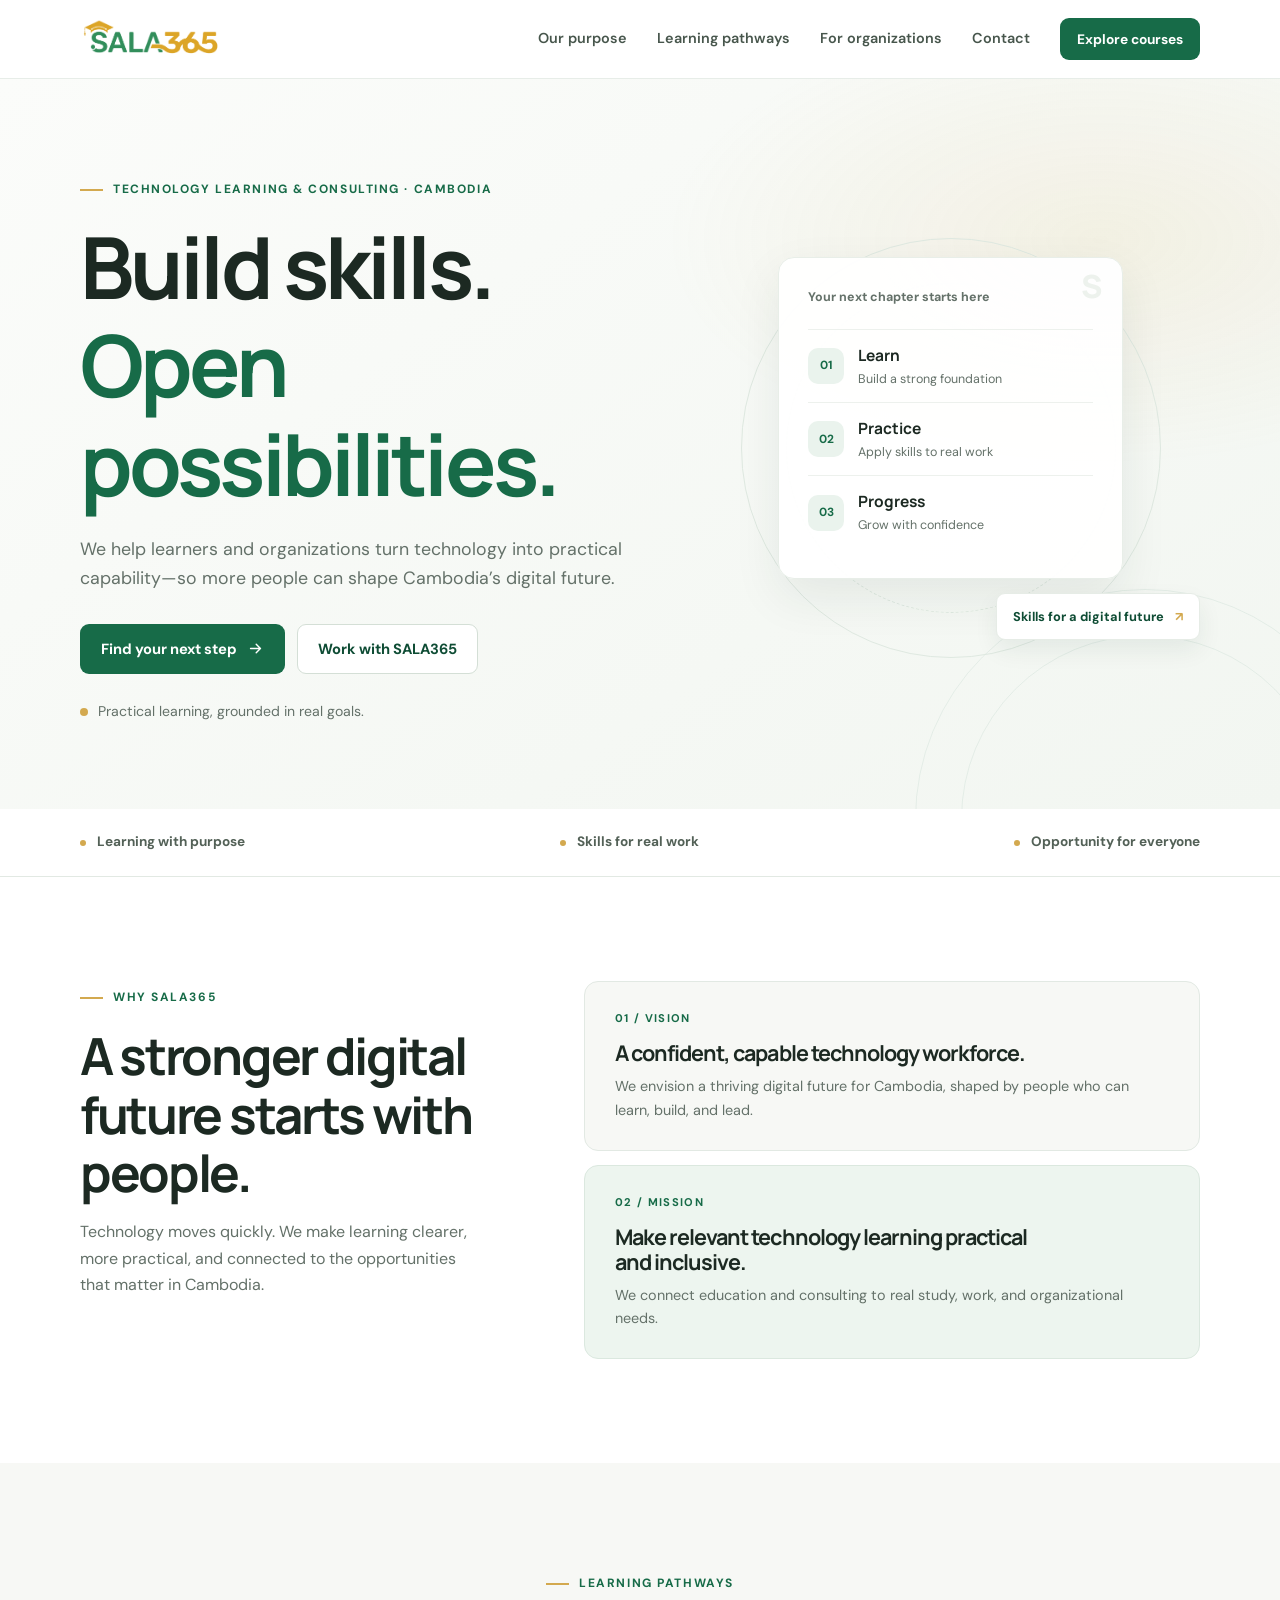
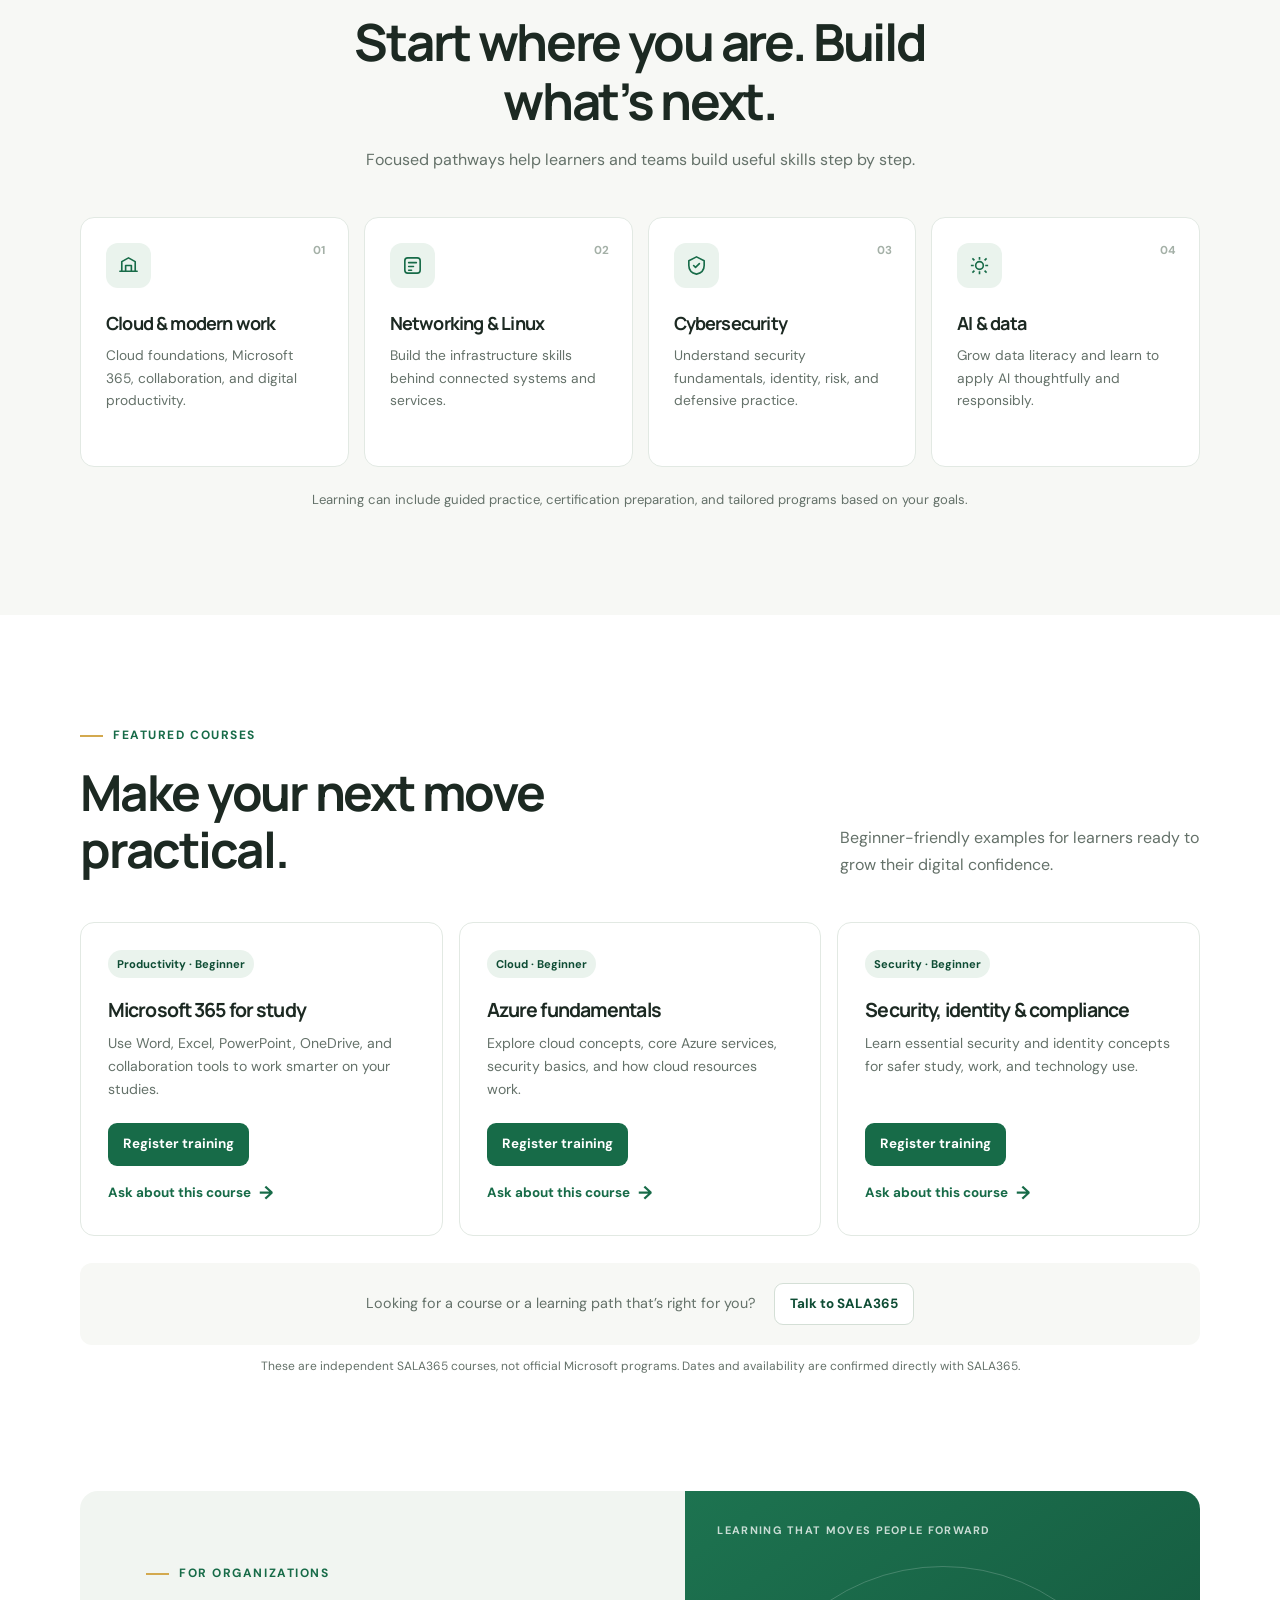
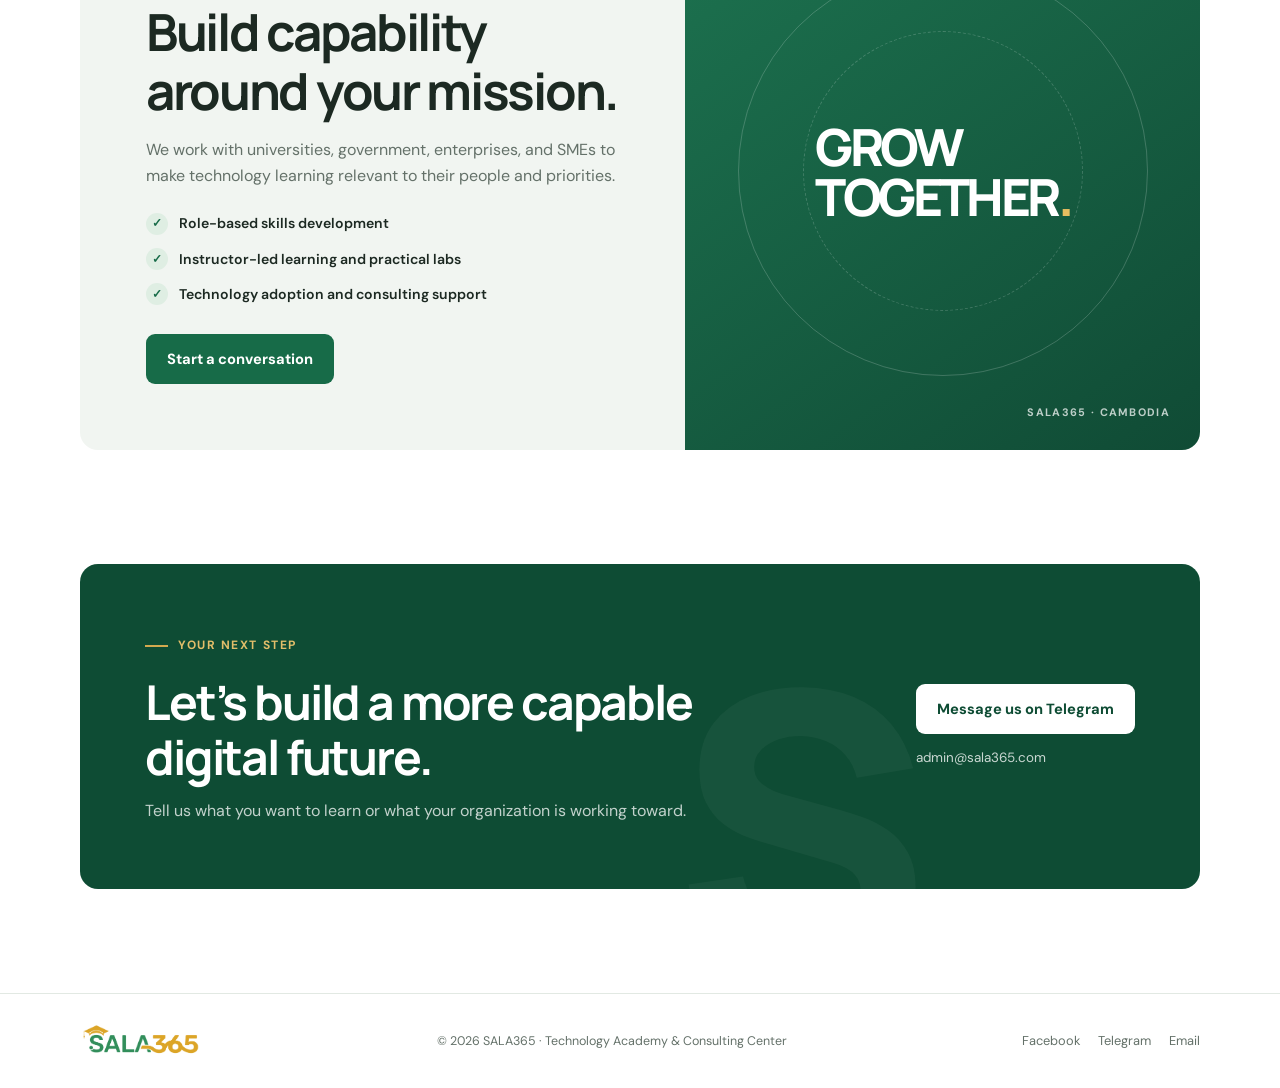
==== commit 4745343b: "Fix overlapping hero decorations Co-authored-by: copilot-swe-agent[bot] <198982749+Copilot@users.nor" ====
--- a/index.html
+++ b/index.html
@@ -9,7 +9,7 @@
   <link rel="preconnect" href="https://fonts.googleapis.com">
   <link rel="preconnect" href="https://fonts.gstatic.com" crossorigin>
   <link href="https://fonts.googleapis.com/css2?family=DM+Sans:wght@400;500;600;700&family=Manrope:wght@500;600;700;800&display=swap" rel="stylesheet">
-  <link rel="stylesheet" href="/style.css?v=5">
+  <link rel="stylesheet" href="/style.css?v=7">
 </head>
 <body>
   <header class="site-header">
@@ -227,6 +227,6 @@
       </div>
     </div>
   </footer>
-  <script src="/script.js?v=5" defer></script>
+  <script src="/script.js?v=6" defer></script>
 </body>
 </html>
--- a/style.css
+++ b/style.css
@@ -109,7 +109,7 @@
 .hero-actions { display: flex; flex-wrap: wrap; gap: 12px; }
 .hero-note { display: flex; align-items: center; gap: 10px; margin: 26px 0 0; color: var(--muted); font-size: .88rem; }
 .note-dot { width: 8px; height: 8px; border-radius: 50%; background: var(--gold); }
-.hero-visual { position: relative; display: grid; min-height: 420px; place-items: center; }
+.hero-visual { position: relative; display: flex; min-height: 420px; flex-direction: column; align-items: center; justify-content: center; }
 .visual-orbit { position: absolute; aspect-ratio: 1; border: 1px solid #dfe9e1; border-radius: 50%; }
 .orbit-one { width: min(420px, 100%); }
 .orbit-two { width: min(330px, 78%); border-style: dashed; }
@@ -129,8 +129,8 @@
 .journey-step strong, .journey-step small { display: block; }
 .journey-step strong { font-family: "Manrope", sans-serif; font-size: .97rem; }
 .journey-step small { color: var(--muted); font-size: .78rem; }
-.card-mark { position: absolute; right: 24px; bottom: 24px; color: #edf2ed; font-family: "Manrope", sans-serif; font-size: 4.5rem; font-weight: 800; line-height: .8; }
-.floating-note { position: absolute; right: -3%; bottom: 12%; padding: 12px 16px; border: 1px solid #e6ece6; border-radius: 9px; background: var(--white); box-shadow: 0 10px 24px rgba(20, 54, 37, .07); color: var(--green-dark); font-size: .8rem; font-weight: 700; }
+.card-mark { position: absolute; top: 16px; right: 20px; color: #edf2ed; font-family: "Manrope", sans-serif; font-size: 2rem; font-weight: 800; line-height: .8; }
+.floating-note { position: relative; z-index: 2; align-self: flex-end; margin-top: 14px; padding: 12px 16px; border: 1px solid #e6ece6; border-radius: 9px; background: var(--white); box-shadow: 0 10px 24px rgba(20, 54, 37, .07); color: var(--green-dark); font-size: .8rem; font-weight: 700; }
 .floating-note span { margin-left: 8px; color: var(--gold); }
 .hero-glow { position: absolute; right: -95px; bottom: -240px; width: 460px; height: 460px; border: 1px solid rgba(23, 107, 72, .07); border-radius: 50%; }
 .hero-glow::before { position: absolute; inset: 45px; border: inherit; border-radius: 50%; content: ""; }
@@ -259,7 +259,6 @@
   .hero h1 { font-size: clamp(3rem, 13vw, 4.4rem); }
   .hero-description { font-size: 1rem; }
   .hero-visual { min-height: 350px; }
-  .floating-note { right: 0; bottom: 3%; }
   .principles-row { align-items: flex-start; flex-direction: column; gap: 10px; font-size: .81rem; }
   .purpose-layout { gap: 28px; grid-template-columns: 1fr; }
   .section-intro { max-width: 520px; }
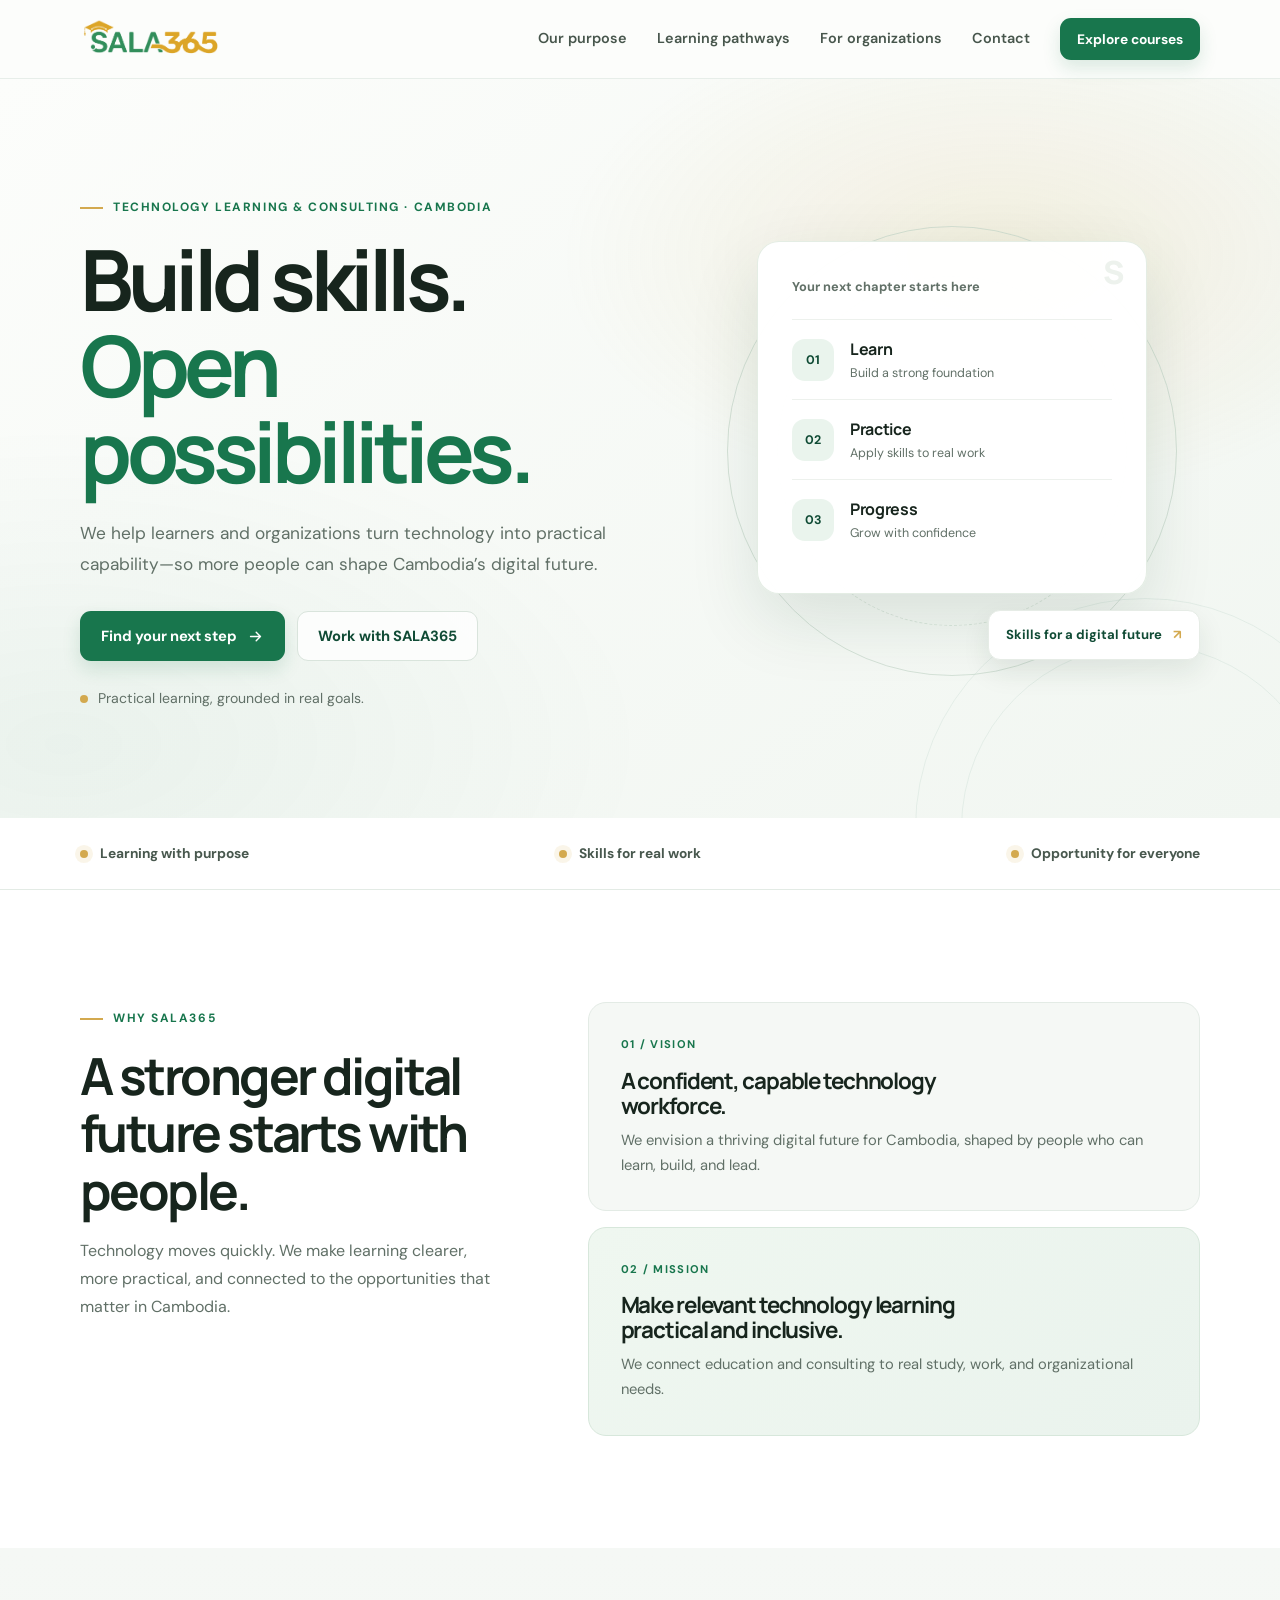
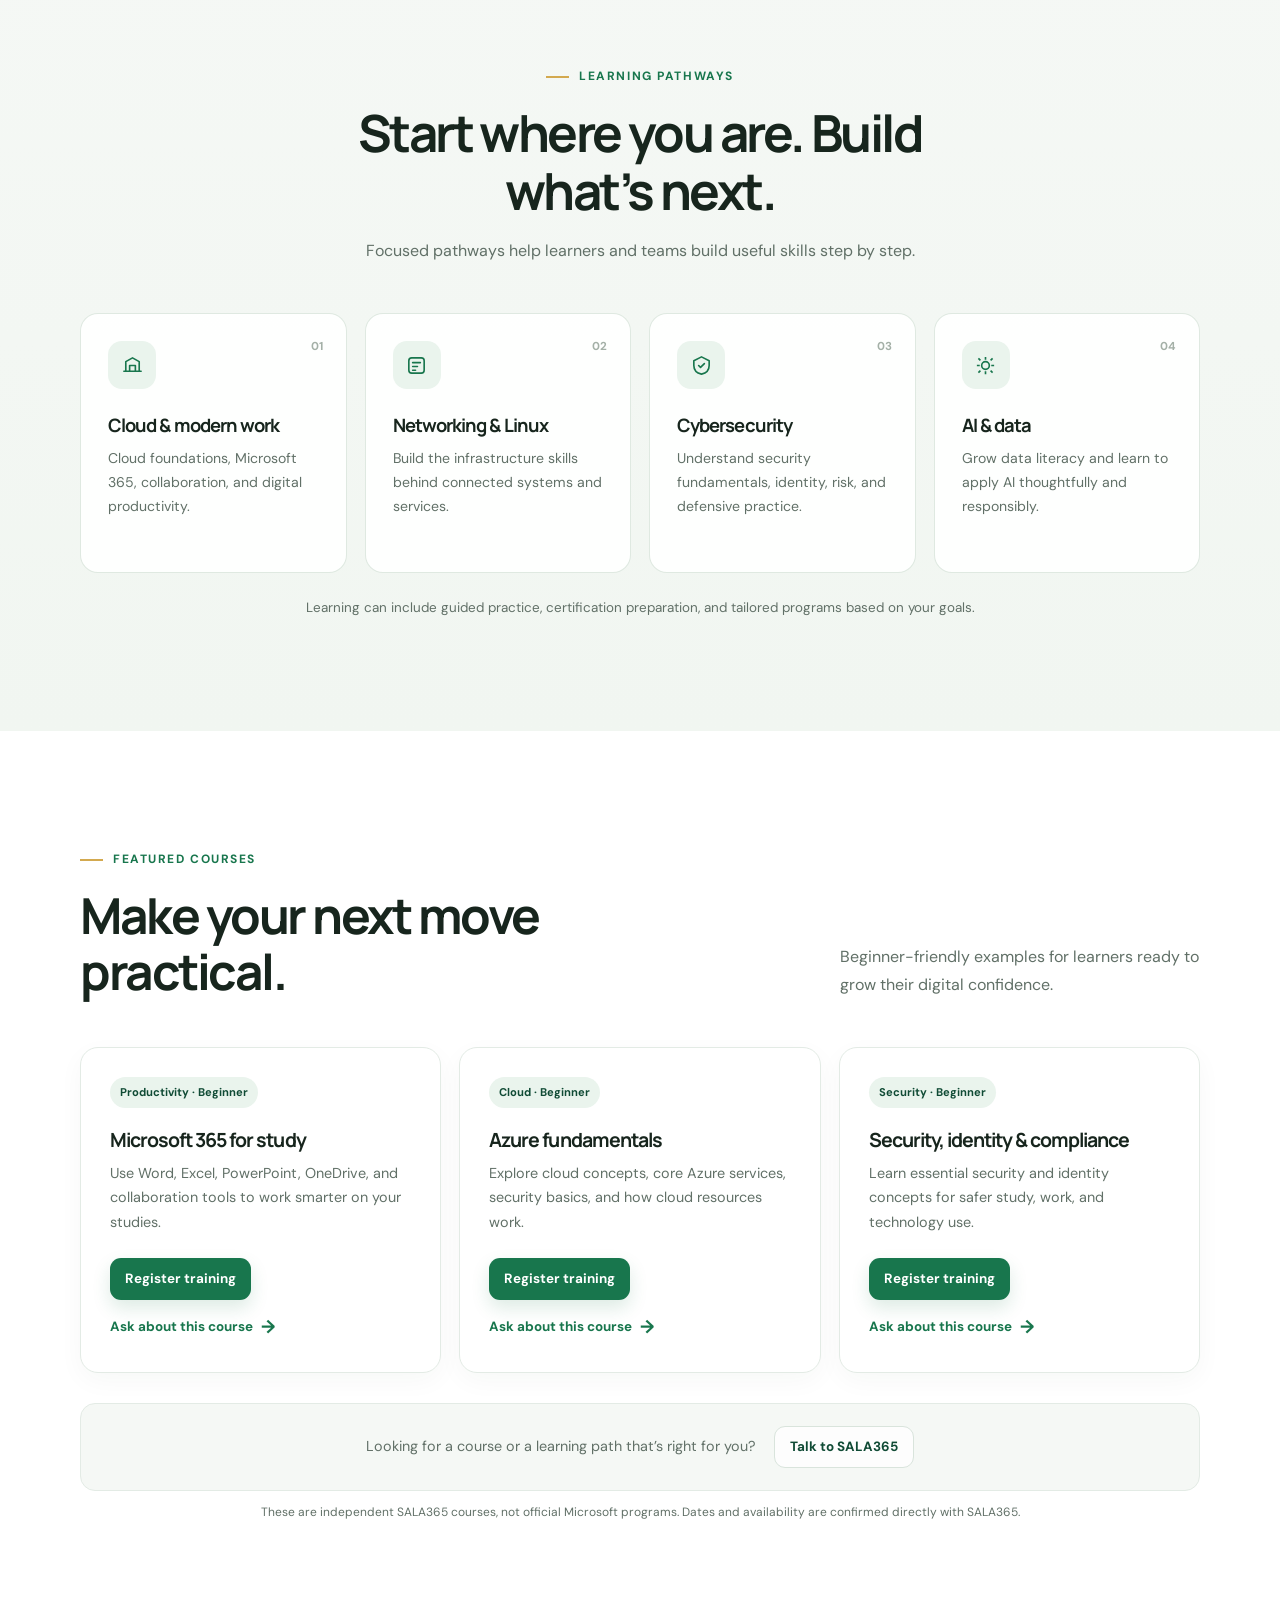
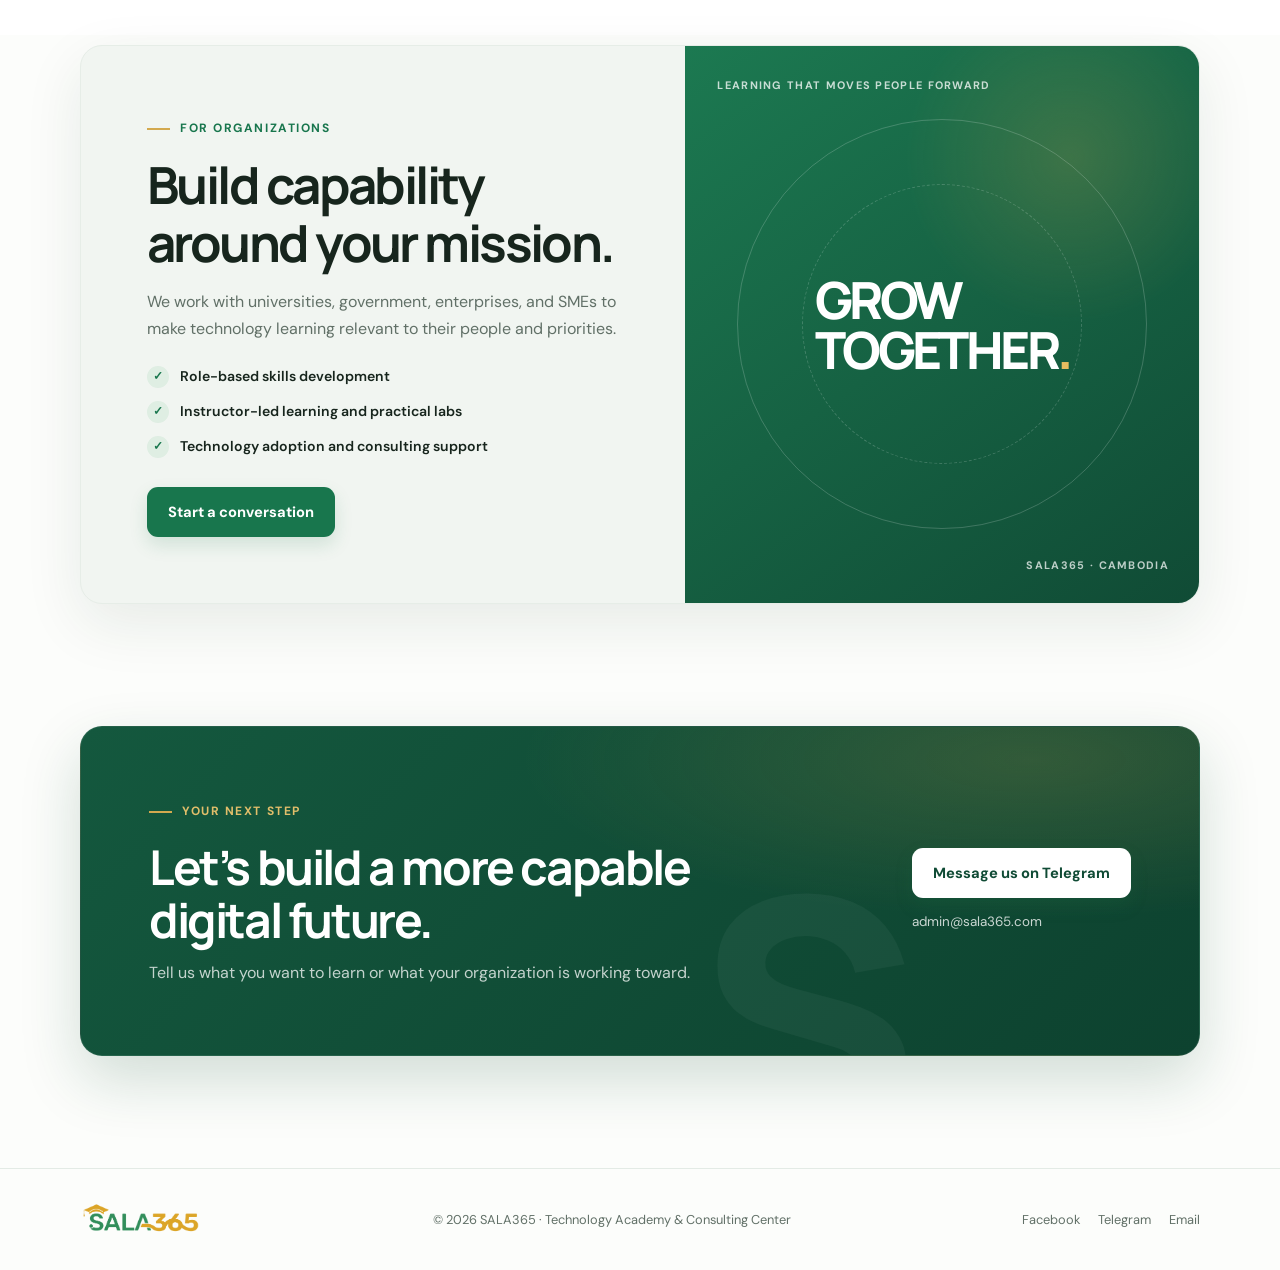
==== commit 3cda2f48: "Polish SALA365 website design Co-authored-by: copilot-swe-agent[bot] <198982749+Copilot@users.norepl" ====
--- a/index.html
+++ b/index.html
@@ -9,7 +9,7 @@
   <link rel="preconnect" href="https://fonts.googleapis.com">
   <link rel="preconnect" href="https://fonts.gstatic.com" crossorigin>
   <link href="https://fonts.googleapis.com/css2?family=DM+Sans:wght@400;500;600;700&family=Manrope:wght@500;600;700;800&display=swap" rel="stylesheet">
-  <link rel="stylesheet" href="/style.css?v=7">
+  <link rel="stylesheet" href="/style.css?v=8">
 </head>
 <body>
   <header class="site-header">
--- a/style.css
+++ b/style.css
@@ -1,23 +1,24 @@
 :root {
   color-scheme: light;
-  --green: #176b48;
-  --green-dark: #0e4c34;
-  --green-pale: #eaf3ed;
+  --green: #18764d;
+  --green-dark: #104b35;
+  --green-pale: #eaf4ed;
   --gold: #d3a94f;
-  --ink: #1c2922;
-  --muted: #647169;
-  --line: #e2e9e3;
-  --surface: #f7f8f5;
+  --ink: #17251d;
+  --muted: #617067;
+  --line: #e3ebe5;
+  --surface: #f5f8f5;
   --white: #fff;
-  --radius: 18px;
-  --shadow: 0 18px 48px rgba(20, 54, 37, .08);
+  --radius: 20px;
+  --shadow: 0 20px 60px rgba(20, 54, 37, .09);
+  --shadow-hover: 0 24px 60px rgba(20, 54, 37, .13);
 }
 
 *, *::before, *::after { box-sizing: border-box; }
 html { scroll-behavior: smooth; scroll-padding-top: 88px; }
 body {
   margin: 0;
-  background: var(--white);
+  background: #fcfdfb;
   color: var(--ink);
   font-family: "DM Sans", sans-serif;
   line-height: 1.65;
@@ -27,9 +28,9 @@
 button { font: inherit; }
 img { max-width: 100%; }
 h1, h2, h3, p { margin-top: 0; }
-h1, h2, h3 { font-family: "Manrope", sans-serif; letter-spacing: -.045em; line-height: 1.15; }
+h1, h2, h3 { font-family: "Manrope", sans-serif; letter-spacing: -.05em; line-height: 1.12; }
 .container { width: min(1120px, calc(100% - 48px)); margin-inline: auto; }
-.section { padding: 104px 0; }
+.section { padding: clamp(76px, 9vw, 112px) 0; }
 .eyebrow {
   display: inline-flex;
   align-items: center;
@@ -50,17 +51,18 @@
   gap: 10px;
   padding: 12px 20px;
   border: 1px solid transparent;
-  border-radius: 9px;
+  border-radius: 11px;
   background: var(--green);
   color: var(--white);
   font-size: .92rem;
   font-weight: 700;
   text-decoration: none;
-  transition: background .2s ease, transform .2s ease, border-color .2s ease;
-}
-.button:hover { transform: translateY(-2px); background: var(--green-dark); }
-.button-secondary { border-color: #d4dfd6; background: var(--white); color: var(--green-dark); }
-.button-secondary:hover { border-color: var(--green); background: var(--green-pale); }
+  box-shadow: 0 8px 18px rgba(24, 118, 77, .15);
+  transition: background .2s ease, transform .2s ease, border-color .2s ease, box-shadow .2s ease;
+}
+.button:hover { transform: translateY(-2px); background: var(--green-dark); box-shadow: 0 12px 24px rgba(24, 118, 77, .2); }
+.button-secondary { border-color: #d9e4dc; background: rgba(255, 255, 255, .8); color: var(--green-dark); box-shadow: none; }
+.button-secondary:hover { border-color: var(--green); background: var(--green-pale); box-shadow: none; }
 .button:focus-visible, a:focus-visible, button:focus-visible { outline: 3px solid rgba(211, 169, 79, .8); outline-offset: 3px; }
 .arrow { width: 17px; height: 17px; flex: none; }
 
@@ -68,9 +70,9 @@
   position: sticky;
   z-index: 20;
   top: 0;
-  border-bottom: 1px solid rgba(226, 233, 227, .8);
-  background: rgba(255, 255, 255, .92);
-  backdrop-filter: blur(14px);
+  border-bottom: 1px solid rgba(227, 235, 229, .8);
+  background: rgba(252, 253, 251, .9);
+  backdrop-filter: blur(18px);
 }
 .nav { display: flex; min-height: 78px; align-items: center; justify-content: space-between; gap: 24px; }
 .brand { display: inline-flex; align-items: center; text-decoration: none; }
@@ -96,104 +98,106 @@
 .hero {
   position: relative;
   overflow: hidden;
-  padding: 94px 0 86px;
+  padding: clamp(72px, 9vw, 112px) 0 clamp(76px, 9vw, 108px);
   background:
-    radial-gradient(ellipse at 86% 22%, rgba(211, 169, 79, .11), transparent 28%),
-    linear-gradient(145deg, #fbfcfa 0%, #f2f6f1 100%);
-}
-.hero-grid { position: relative; z-index: 1; display: grid; align-items: center; gap: 70px; grid-template-columns: 1.05fr .95fr; }
-.hero-copy { max-width: 620px; }
-.hero h1 { margin-bottom: 22px; font-size: clamp(3.2rem, 6.7vw, 5.35rem); }
+    radial-gradient(ellipse at 78% 24%, rgba(211, 169, 79, .14), transparent 31%),
+    radial-gradient(ellipse at 5% 90%, rgba(24, 118, 77, .06), transparent 34%),
+    linear-gradient(145deg, #fcfdfb 0%, #f1f6f1 100%);
+}
+.hero-grid { position: relative; z-index: 1; display: grid; align-items: center; gap: clamp(42px, 6vw, 76px); grid-template-columns: 1.05fr .95fr; }
+.hero-copy { max-width: 640px; }
+.hero h1 { max-width: 700px; margin-bottom: 24px; font-size: clamp(3.25rem, 6.6vw, 5.65rem); letter-spacing: -.065em; line-height: 1.02; }
 .hero h1 span { color: var(--green); }
-.hero-description { max-width: 570px; margin-bottom: 30px; color: var(--muted); font-size: 1.11rem; }
+.hero-description { max-width: 570px; margin-bottom: 32px; color: var(--muted); font-size: clamp(1rem, 1.35vw, 1.12rem); line-height: 1.75; }
 .hero-actions { display: flex; flex-wrap: wrap; gap: 12px; }
 .hero-note { display: flex; align-items: center; gap: 10px; margin: 26px 0 0; color: var(--muted); font-size: .88rem; }
 .note-dot { width: 8px; height: 8px; border-radius: 50%; background: var(--gold); }
-.hero-visual { position: relative; display: flex; min-height: 420px; flex-direction: column; align-items: center; justify-content: center; }
-.visual-orbit { position: absolute; aspect-ratio: 1; border: 1px solid #dfe9e1; border-radius: 50%; }
-.orbit-one { width: min(420px, 100%); }
-.orbit-two { width: min(330px, 78%); border-style: dashed; }
+.hero-visual { position: relative; display: flex; min-height: 450px; flex-direction: column; align-items: center; justify-content: center; }
+.visual-orbit { position: absolute; aspect-ratio: 1; border: 1px solid rgba(199, 216, 202, .7); border-radius: 50%; }
+.orbit-one { width: min(450px, 100%); }
+.orbit-two { width: min(350px, 78%); border-style: dashed; opacity: .8; }
 .hero-card {
   position: relative;
   z-index: 1;
-  width: min(345px, 82%);
-  padding: 29px;
-  border: 1px solid #e8eee8;
-  border-radius: 16px;
-  background: rgba(255, 255, 255, .96);
-  box-shadow: var(--shadow);
-}
-.card-kicker { display: block; margin-bottom: 22px; color: var(--muted); font-size: .78rem; font-weight: 700; }
-.journey-step { display: flex; align-items: center; gap: 14px; padding: 13px 0; border-top: 1px solid #edf1ed; }
-.journey-step > span { display: grid; width: 36px; height: 36px; flex: none; place-items: center; border-radius: 10px; background: var(--green-pale); color: var(--green); font-size: .74rem; font-weight: 700; }
+  width: min(390px, 88%);
+  padding: clamp(25px, 3vw, 34px);
+  border: 1px solid rgba(225, 235, 226, .9);
+  border-radius: 22px;
+  background: rgba(255, 255, 255, .97);
+  box-shadow: 0 25px 70px rgba(20, 54, 37, .12);
+}
+.card-kicker { display: block; margin-bottom: 22px; color: var(--muted); font-size: .8rem; font-weight: 700; }
+.journey-step { display: flex; align-items: center; gap: 16px; padding: 16px 0; border-top: 1px solid #edf1ed; }
+.journey-step > span { display: grid; width: 42px; height: 42px; flex: none; place-items: center; border-radius: 13px; background: var(--green-pale); color: var(--green-dark); font-size: .78rem; font-weight: 700; }
 .journey-step strong, .journey-step small { display: block; }
-.journey-step strong { font-family: "Manrope", sans-serif; font-size: .97rem; }
+.journey-step strong { font-family: "Manrope", sans-serif; font-size: 1rem; letter-spacing: -.02em; }
 .journey-step small { color: var(--muted); font-size: .78rem; }
-.card-mark { position: absolute; top: 16px; right: 20px; color: #edf2ed; font-family: "Manrope", sans-serif; font-size: 2rem; font-weight: 800; line-height: .8; }
-.floating-note { position: relative; z-index: 2; align-self: flex-end; margin-top: 14px; padding: 12px 16px; border: 1px solid #e6ece6; border-radius: 9px; background: var(--white); box-shadow: 0 10px 24px rgba(20, 54, 37, .07); color: var(--green-dark); font-size: .8rem; font-weight: 700; }
+.card-mark { position: absolute; top: 18px; right: 22px; color: #edf2ed; font-family: "Manrope", sans-serif; font-size: 2rem; font-weight: 800; line-height: .8; }
+.floating-note { position: relative; z-index: 2; align-self: flex-end; margin-top: 16px; padding: 13px 17px; border: 1px solid #e6ece6; border-radius: 12px; background: var(--white); box-shadow: 0 12px 28px rgba(20, 54, 37, .09); color: var(--green-dark); font-size: .82rem; font-weight: 700; }
 .floating-note span { margin-left: 8px; color: var(--gold); }
 .hero-glow { position: absolute; right: -95px; bottom: -240px; width: 460px; height: 460px; border: 1px solid rgba(23, 107, 72, .07); border-radius: 50%; }
 .hero-glow::before { position: absolute; inset: 45px; border: inherit; border-radius: 50%; content: ""; }
 
-.principles { padding: 22px 0; border-bottom: 1px solid var(--line); background: var(--white); }
-.principles-row { display: flex; justify-content: space-between; gap: 24px; color: #536157; font-size: .85rem; font-weight: 700; }
-.principles-row span { display: flex; align-items: center; gap: 11px; }
-.principles-row span::before { width: 6px; height: 6px; border-radius: 50%; background: var(--gold); content: ""; }
+.principles { padding: 24px 0; border-bottom: 1px solid var(--line); background: var(--white); }
+.principles-row { display: flex; justify-content: space-between; gap: 24px; color: #48584e; font-size: .86rem; font-weight: 700; }
+.principles-row span { display: flex; align-items: center; gap: 12px; }
+.principles-row span::before { width: 8px; height: 8px; border-radius: 50%; background: var(--gold); box-shadow: 0 0 0 5px rgba(211, 169, 79, .12); content: ""; }
 
 .purpose-section { background: var(--white); }
-.purpose-layout { display: grid; align-items: start; gap: 76px; grid-template-columns: .82fr 1.18fr; }
-.section-intro { max-width: 400px; }
-.section-intro h2, .section-heading h2, .organization-copy h2, .contact-panel h2 { margin-bottom: 17px; font-size: clamp(2rem, 4vw, 3.2rem); }
-.section-intro > p:last-child, .section-heading > p:last-child { color: var(--muted); }
-.purpose-cards { display: grid; gap: 14px; }
-.purpose-card { padding: 27px 30px; border: 1px solid var(--line); border-radius: 14px; background: var(--surface); }
-.purpose-card-accent { border-color: #dbe8df; background: #edf5ef; }
+.purpose-layout { display: grid; align-items: start; gap: clamp(40px, 7vw, 82px); grid-template-columns: .82fr 1.18fr; }
+.section-intro { max-width: 420px; }
+.section-intro h2, .section-heading h2, .organization-copy h2, .contact-panel h2 { margin-bottom: 18px; font-size: clamp(2.15rem, 4vw, 3.35rem); }
+.section-intro > p:last-child, .section-heading > p:last-child { color: var(--muted); line-height: 1.75; }
+.purpose-cards { display: grid; gap: 16px; }
+.purpose-card { padding: clamp(25px, 3vw, 32px); border: 1px solid var(--line); border-radius: 18px; background: var(--surface); }
+.purpose-card-accent { border-color: #d7e7db; background: linear-gradient(135deg, #eff7f0, #eaf3ed); }
 .card-index { display: block; margin-bottom: 14px; color: var(--green); font-size: .7rem; font-weight: 700; letter-spacing: .12em; }
-.purpose-card h3 { max-width: 420px; margin-bottom: 9px; font-size: 1.35rem; }
-.purpose-card p { max-width: 540px; margin: 0; color: var(--muted); font-size: .9rem; }
-
-.pathways-section { background: var(--surface); }
-.section-heading { max-width: 680px; margin: 0 auto 44px; text-align: center; }
+.purpose-card h3 { max-width: 420px; margin-bottom: 10px; font-size: 1.4rem; }
+.purpose-card p { max-width: 540px; margin: 0; color: var(--muted); font-size: .92rem; line-height: 1.7; }
+
+.pathways-section { background: linear-gradient(180deg, #f5f8f5, #f1f6f1); }
+.section-heading { max-width: 700px; margin: 0 auto 48px; text-align: center; }
 .section-heading > p:last-child { margin-bottom: 0; }
-.pathway-grid { display: grid; gap: 15px; grid-template-columns: repeat(4, 1fr); }
-.pathway-card { position: relative; min-height: 250px; padding: 25px; border: 1px solid var(--line); border-radius: 14px; background: var(--white); transition: transform .2s ease, box-shadow .2s ease, border-color .2s ease; }
-.pathway-card:hover { transform: translateY(-4px); border-color: #cbdccf; box-shadow: var(--shadow); }
+.pathway-grid { display: grid; gap: 18px; grid-template-columns: repeat(4, 1fr); }
+.pathway-card { position: relative; min-height: 260px; padding: 27px; border: 1px solid rgba(222, 232, 224, .95); border-radius: 18px; background: rgba(255, 255, 255, .92); transition: transform .2s ease, box-shadow .2s ease, border-color .2s ease; }
+.pathway-card:hover { transform: translateY(-4px); border-color: #cbdccf; box-shadow: var(--shadow-hover); }
 .pathway-number { position: absolute; top: 23px; right: 23px; color: #a4b0a7; font-size: .72rem; font-weight: 700; }
-.pathway-icon { display: grid; width: 45px; height: 45px; margin-bottom: 25px; place-items: center; border-radius: 12px; background: var(--green-pale); color: var(--green); }
+.pathway-icon { display: grid; width: 48px; height: 48px; margin-bottom: 26px; place-items: center; border-radius: 14px; background: var(--green-pale); color: var(--green); }
 .pathway-icon svg { width: 23px; height: 23px; }
-.pathway-card h3 { margin-bottom: 10px; font-size: 1.13rem; }
-.pathway-card p { margin: 0; color: var(--muted); font-size: .86rem; }
-.pathway-note { margin: 22px 0 0; color: var(--muted); font-size: .82rem; text-align: center; }
+.pathway-card h3 { margin-bottom: 11px; font-size: 1.15rem; }
+.pathway-card p { margin: 0; color: var(--muted); font-size: .88rem; line-height: 1.7; }
+.pathway-note { margin: 24px 0 0; color: var(--muted); font-size: .84rem; text-align: center; }
 
 .courses-section { background: var(--white); }
 .section-heading-row { display: flex; max-width: none; align-items: end; justify-content: space-between; gap: 40px; text-align: left; }
 .section-heading-row > div { max-width: 570px; }
 .section-heading-row h2 { margin-bottom: 0; font-size: clamp(2rem, 4vw, 3.1rem); }
 .section-heading-row > p { max-width: 360px; margin: 0 0 5px; }
-.course-grid { display: grid; gap: 16px; grid-template-columns: repeat(3, 1fr); }
-.course-card { display: flex; min-height: 260px; flex-direction: column; padding: 27px; border: 1px solid var(--line); border-radius: 14px; background: var(--white); }
-.course-label { display: inline-flex; align-self: flex-start; margin-bottom: 21px; padding: 5px 9px; border-radius: 99px; background: var(--green-pale); color: var(--green-dark); font-size: .7rem; font-weight: 700; }
+.course-grid { display: grid; gap: 18px; grid-template-columns: repeat(3, 1fr); }
+.course-card { display: flex; min-height: 280px; flex-direction: column; padding: 29px; border: 1px solid var(--line); border-radius: 18px; background: var(--white); box-shadow: 0 8px 26px rgba(20, 54, 37, .035); transition: transform .2s ease, box-shadow .2s ease, border-color .2s ease; }
+.course-card:hover { transform: translateY(-3px); border-color: #cfdfd2; box-shadow: var(--shadow); }
+.course-label { display: inline-flex; align-self: flex-start; margin-bottom: 21px; padding: 6px 10px; border-radius: 99px; background: var(--green-pale); color: var(--green-dark); font-size: .7rem; font-weight: 700; }
 .course-card h3 { margin-bottom: 10px; font-size: 1.22rem; }
-.course-card p { margin-bottom: 22px; color: var(--muted); font-size: .88rem; }
+.course-card p { margin-bottom: 24px; color: var(--muted); font-size: .9rem; line-height: 1.7; }
 .course-actions { display: grid; justify-items: start; gap: 12px; margin-top: auto; }
 .course-card .button { min-height: 42px; padding: 9px 14px; font-size: .84rem; }
 .text-link { display: inline-flex; align-items: center; gap: 8px; color: var(--green); font-size: .84rem; font-weight: 700; text-decoration: none; }
 .text-link:hover { color: var(--green-dark); }
 .text-link span { font-size: 1.15rem; transition: transform .2s ease; }
 .text-link:hover span { transform: translateX(3px); }
-.course-cta { display: flex; align-items: center; justify-content: center; gap: 18px; margin-top: 27px; padding: 20px; border-radius: 12px; background: var(--surface); }
+.course-cta { display: flex; align-items: center; justify-content: center; gap: 18px; margin-top: 30px; padding: 22px; border: 1px solid var(--line); border-radius: 15px; background: var(--surface); }
 .course-cta p { margin: 0; color: var(--muted); font-size: .9rem; }
 .course-cta .button { min-height: 42px; padding: 9px 15px; font-size: .84rem; }
 .course-disclaimer { margin: 12px 0 0; color: var(--muted); font-size: .75rem; text-align: center; }
 
 .organizations-section { padding-top: 10px; }
-.organization-panel { display: grid; overflow: hidden; grid-template-columns: 1fr .85fr; border-radius: 18px; background: #f1f5f1; }
+.organization-panel { display: grid; overflow: hidden; grid-template-columns: 1fr .85fr; border: 1px solid #e6ede7; border-radius: 22px; background: #f1f5f1; box-shadow: var(--shadow); }
 .organization-copy { padding: clamp(32px, 6vw, 66px); }
 .organization-copy > p:not(.eyebrow) { max-width: 520px; margin-bottom: 23px; color: var(--muted); }
 .organization-list { display: grid; gap: 12px; margin: 0 0 28px; padding: 0; list-style: none; }
 .organization-list li { display: flex; align-items: center; gap: 11px; font-size: .88rem; font-weight: 600; }
 .organization-list li span { display: grid; width: 22px; height: 22px; flex: none; place-items: center; border-radius: 50%; background: #dfeee3; color: var(--green); font-size: .73rem; font-weight: 700; }
-.organization-art { position: relative; display: flex; min-height: 460px; align-items: center; justify-content: center; overflow: hidden; background: linear-gradient(145deg, #1d7350, #104b35); color: var(--white); }
+.organization-art { position: relative; display: flex; min-height: 460px; align-items: center; justify-content: center; overflow: hidden; background: radial-gradient(circle at 75% 20%, rgba(211, 169, 79, .2), transparent 28%), linear-gradient(145deg, #1c7951, #104b35); color: var(--white); }
 .art-caption, .art-coordinate { position: absolute; z-index: 1; font-size: .68rem; font-weight: 700; letter-spacing: .12em; text-transform: uppercase; }
 .art-caption { top: 31px; left: 32px; opacity: .76; }
 .art-coordinate { right: 30px; bottom: 28px; opacity: .72; }
@@ -204,7 +208,7 @@
 .art-word span { color: #e7bd60; }
 
 .contact-section { padding-top: 10px; }
-.contact-panel { position: relative; display: flex; align-items: center; justify-content: space-between; gap: 34px; overflow: hidden; padding: clamp(34px, 6vw, 65px); border-radius: 18px; background: var(--green-dark); color: var(--white); }
+.contact-panel { position: relative; display: flex; align-items: center; justify-content: space-between; gap: 34px; overflow: hidden; padding: clamp(34px, 6vw, 68px); border: 1px solid rgba(255, 255, 255, .08); border-radius: 22px; background: radial-gradient(ellipse at 85% 10%, rgba(211, 169, 79, .18), transparent 38%), linear-gradient(135deg, #14583e, #0d422f); box-shadow: 0 24px 60px rgba(14, 76, 52, .18); color: var(--white); }
 .contact-panel .eyebrow { color: #e1be6a; }
 .contact-panel h2 { max-width: 610px; margin-bottom: 13px; font-size: clamp(2rem, 4vw, 3rem); }
 .contact-panel > div:first-child > p:last-child { max-width: 570px; margin: 0; color: rgba(255, 255, 255, .75); }
@@ -213,12 +217,12 @@
 .button-light:hover { background: #eaf3ed; color: var(--green-dark); }
 .contact-email { color: rgba(255, 255, 255, .78); font-size: .84rem; text-decoration: none; }
 .contact-email:hover { color: var(--white); text-decoration: underline; text-underline-offset: 3px; }
-.contact-decoration { position: absolute; right: 24%; bottom: -125px; color: rgba(255, 255, 255, .04); font-family: "Manrope", sans-serif; font-size: 24rem; font-weight: 800; line-height: 1; }
-
-.site-footer { padding: 30px 0; border-top: 1px solid var(--line); }
+.contact-decoration { position: absolute; right: 25%; bottom: -125px; color: rgba(255, 255, 255, .045); font-family: "Manrope", sans-serif; font-size: 21rem; font-weight: 800; line-height: 1; }
+
+.site-footer { padding: 34px 0; border-top: 1px solid var(--line); background: #fcfdfb; }
 .footer-row { display: flex; align-items: center; justify-content: space-between; gap: 22px; }
 .footer-brand img { width: 122px; }
-.footer-note { margin: 0; color: var(--muted); font-size: .78rem; }
+.footer-note { margin: 0; color: var(--muted); font-size: .8rem; }
 .footer-links { display: flex; gap: 18px; }
 .footer-links a { color: var(--muted); font-size: .8rem; text-decoration: none; }
 .footer-links a:hover { color: var(--green); }
@@ -241,7 +245,7 @@
   .nav-links.is-open { display: flex; flex-direction: column; }
   .nav-links a:not(.button) { padding: 12px 4px; border-bottom: 1px solid #f0f3f0; }
   .nav-links .nav-cta { align-self: flex-start; margin-top: 14px; }
-  .hero-grid { gap: 35px; grid-template-columns: 1fr  .9fr; }
+  .hero-grid { gap: 35px; grid-template-columns: 1fr .9fr; }
   .hero h1 { font-size: clamp(3rem, 6vw, 4.5rem); }
   .purpose-layout { gap: 40px; grid-template-columns: .8fr 1.2fr; }
   .pathway-grid { grid-template-columns: repeat(2, 1fr); }
@@ -249,14 +253,20 @@
   .footer-row { flex-wrap: wrap; }
 }
 
+@media (max-width: 800px) {
+  .hero-grid { grid-template-columns: 1fr; }
+  .hero-copy { max-width: 700px; }
+  .hero-visual { min-height: 390px; }
+}
+
 @media (max-width: 680px) {
   html { scroll-padding-top: 72px; }
   .container { width: min(100% - 36px, 560px); }
   .section { padding: 72px 0; }
   .brand img { width: 128px; }
-  .hero { padding: 62px 0 48px; }
+  .hero { padding: 58px 0 48px; }
   .hero-grid { gap: 25px; grid-template-columns: 1fr; }
-  .hero h1 { font-size: clamp(3rem, 13vw, 4.4rem); }
+  .hero h1 { font-size: clamp(2.85rem, 12.5vw, 4.2rem); }
   .hero-description { font-size: 1rem; }
   .hero-visual { min-height: 350px; }
   .principles-row { align-items: flex-start; flex-direction: column; gap: 10px; font-size: .81rem; }
@@ -273,9 +283,9 @@
   .organization-panel { grid-template-columns: 1fr; }
   .organization-copy { padding: 32px 25px 38px; }
   .organization-art { min-height: 330px; }
-  .contact-panel { align-items: flex-start; flex-direction: column; }
+  .contact-panel { align-items: flex-start; flex-direction: column; padding: 32px 25px; }
   .contact-actions { gap: 11px; }
-  .contact-decoration { right: -30px; bottom: -75px; font-size: 17rem; }
+  .contact-decoration { right: -30px; bottom: -75px; font-size: 15rem; }
   .footer-row { align-items: flex-start; flex-direction: column; gap: 15px; }
   .footer-links { gap: 15px; }
 }
